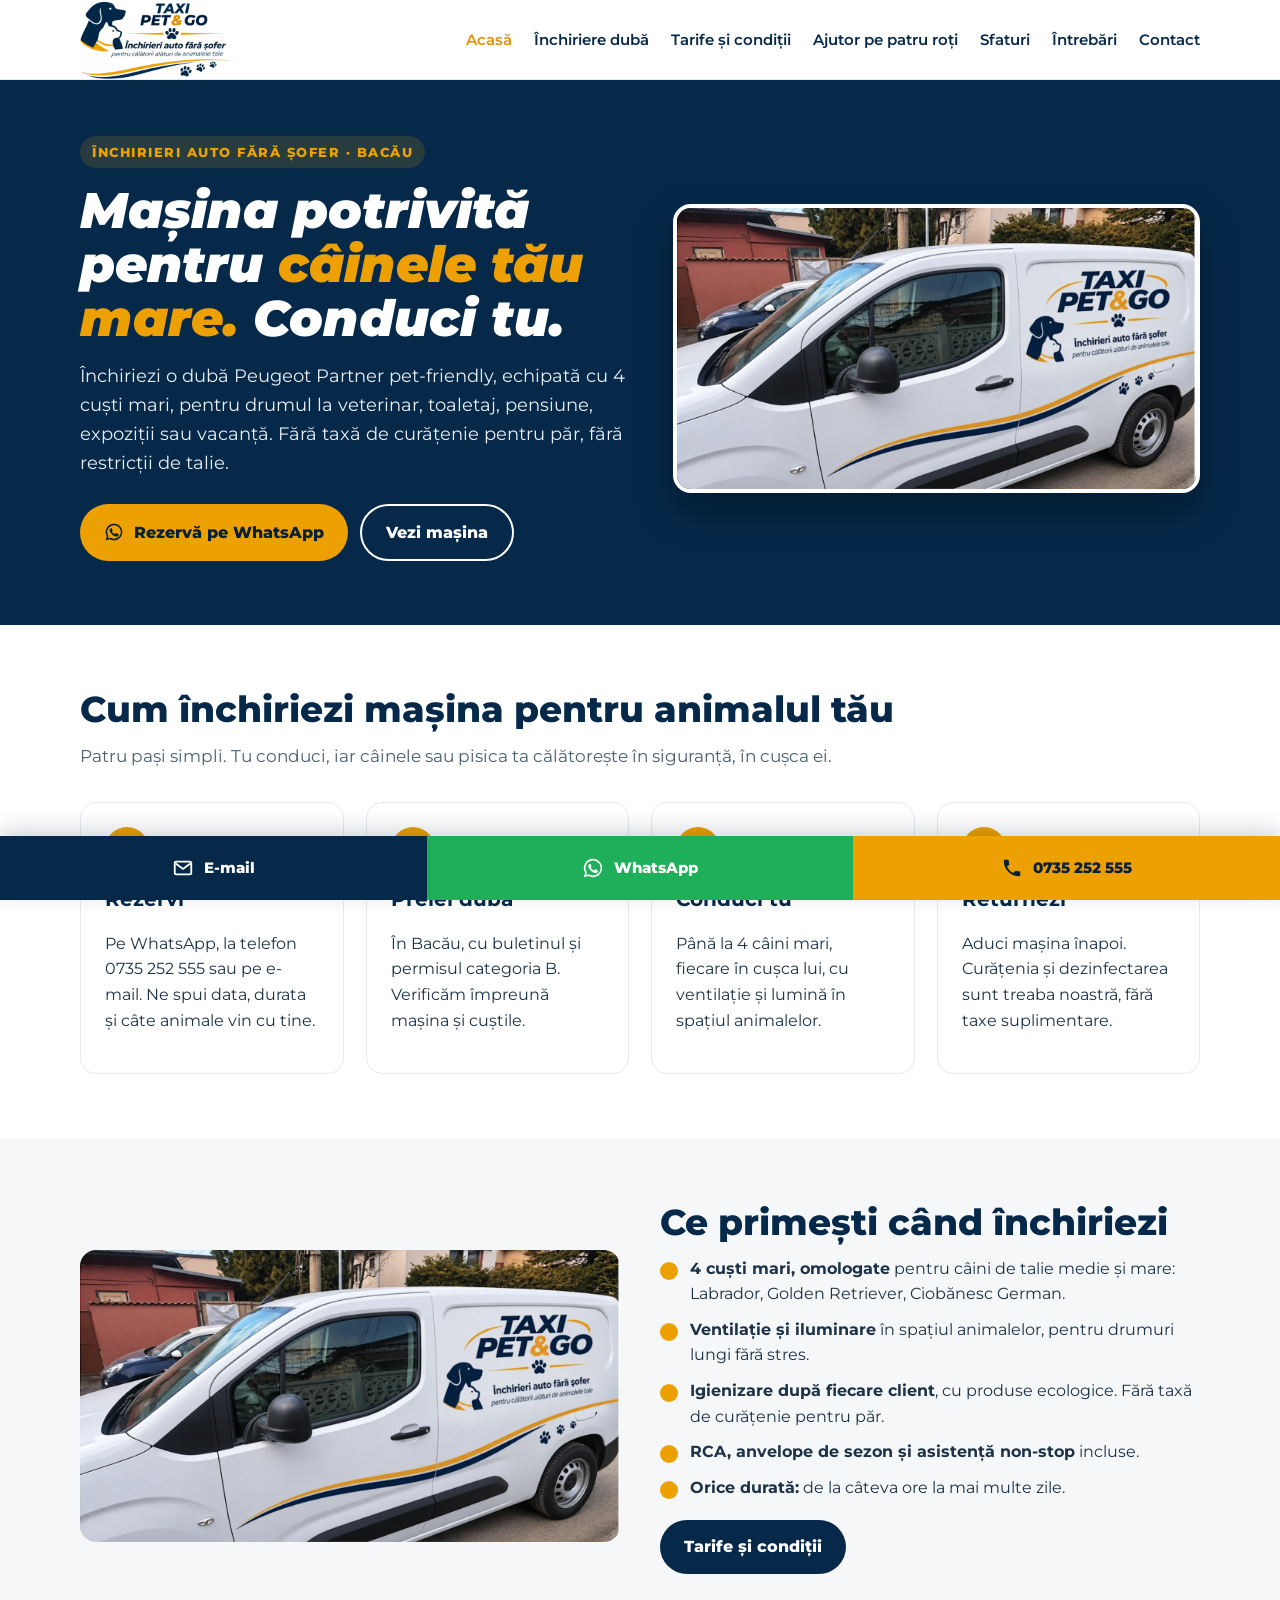
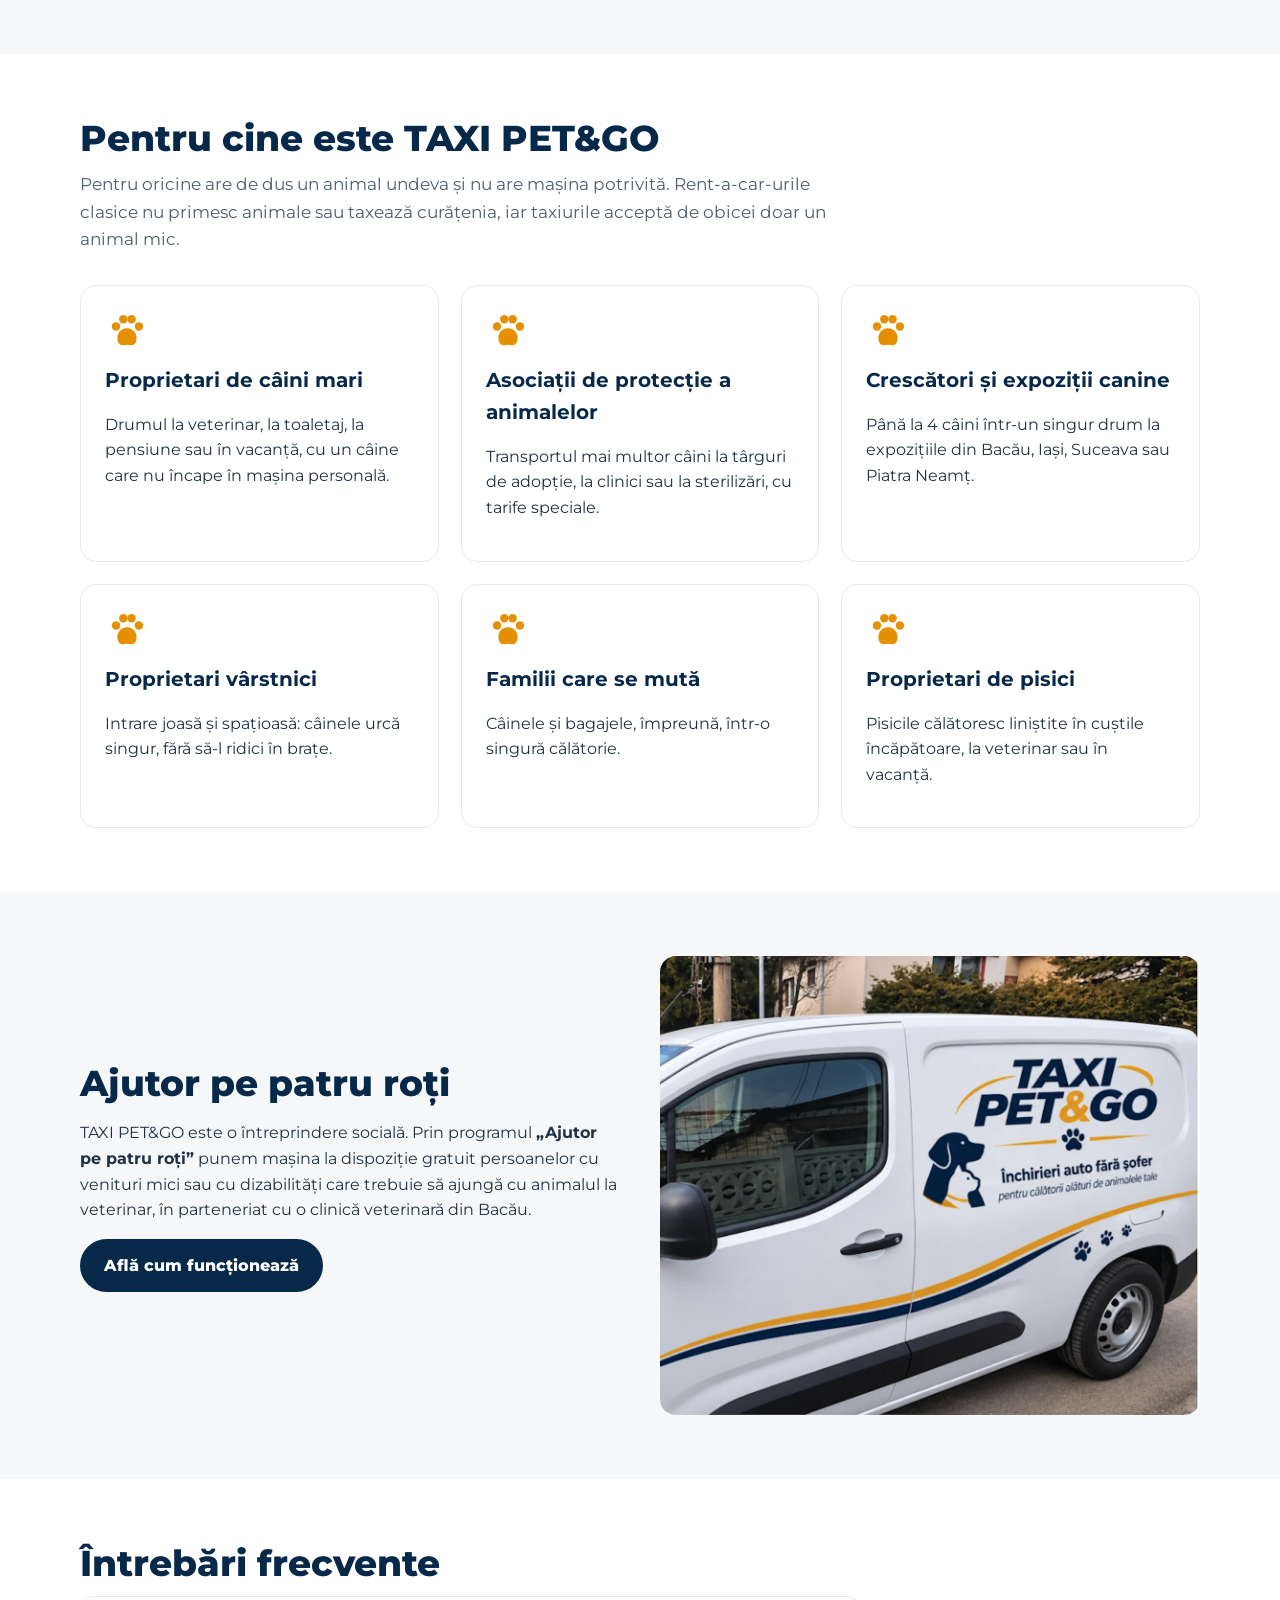
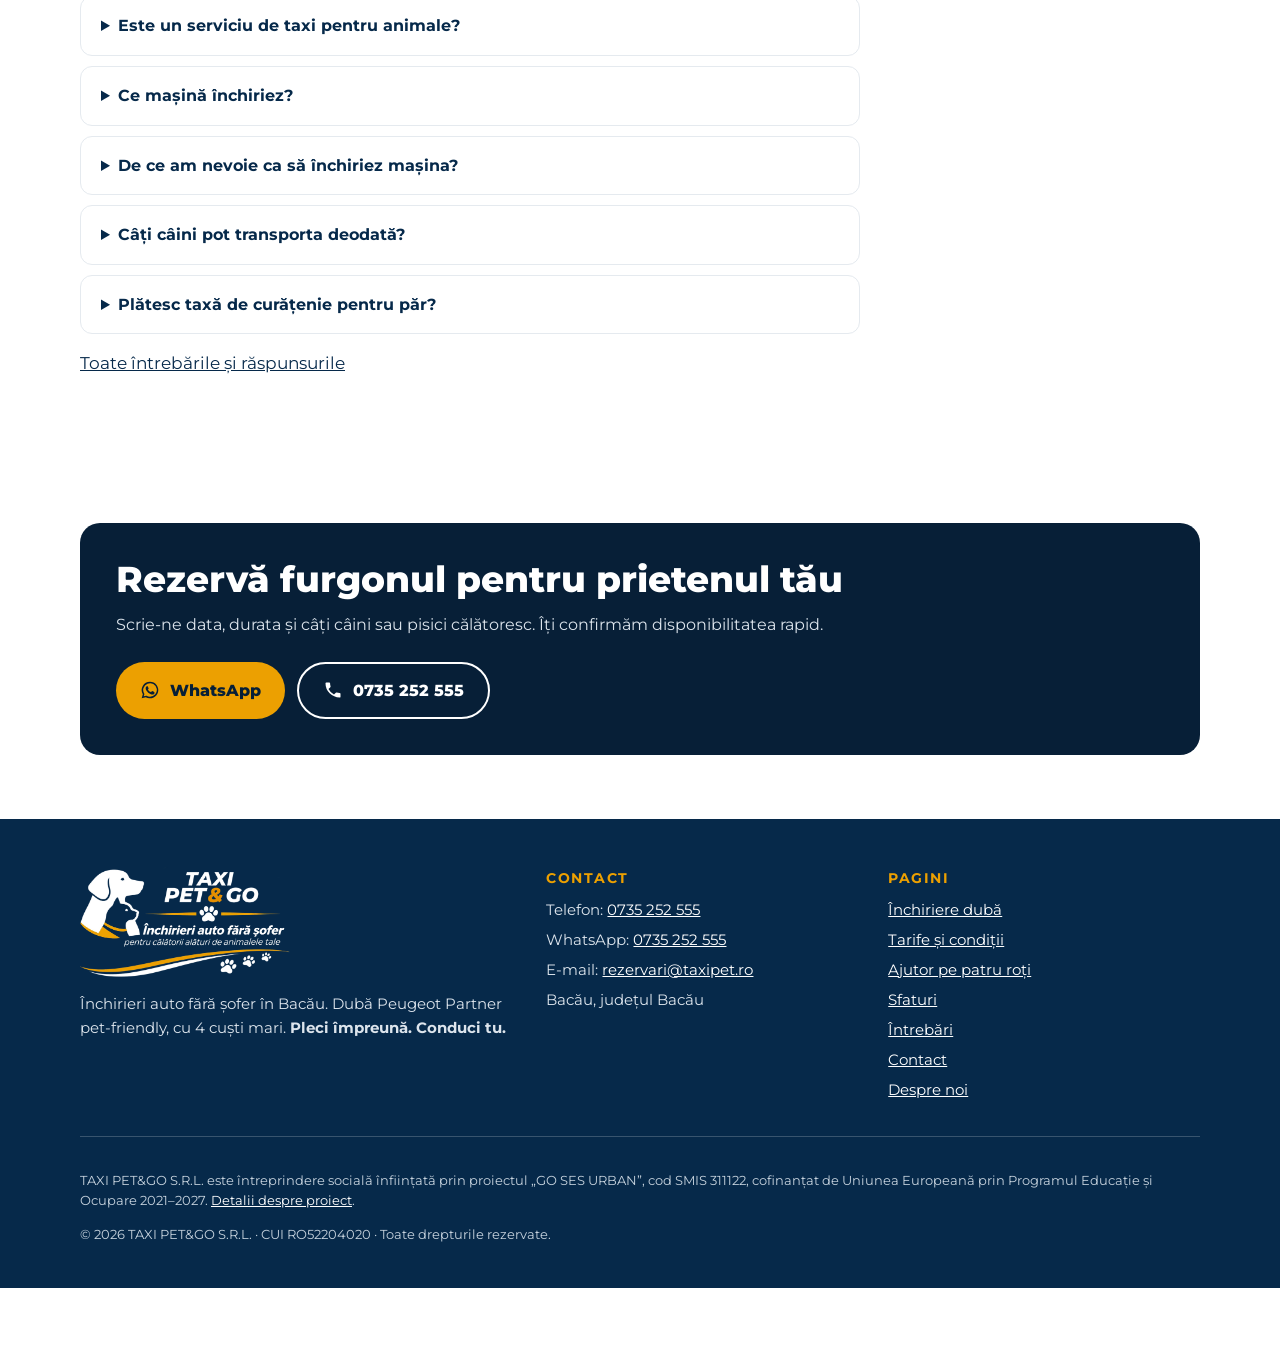
==== index.html @ 7cc45ecf "Poze duba colantata cu nume noi" ====
<!doctype html>
<html lang="ro">
<head>
<meta charset="utf-8">
<meta name="viewport" content="width=device-width,initial-scale=1">
<title>Închiriere dubă pet-friendly fără șofer Bacău | TAXI PET&amp;GO</title>
<meta name="description" content="Închiriezi o dubă Peugeot Partner cu 4 cuști mari pentru câini și pisici, în Bacău. Fără șofer, fără taxă de curățenie pentru păr. Rezervă: 0735 252 555.">
<meta name="keywords" content="închiriere dubă Bacău, închiriere autoutilitară Bacău, închiriere mașină fără șofer Bacău, rent a car pet friendly Bacău, închiriere mașină cu animale de companie, dubă pentru câini, mașină cu cuști pentru câini, transport câini mari cu mașina închiriată, închiriere dubă animale, mașină pentru drumul la veterinar, închiriere Peugeot Partner Bacău, pet friendly Bacău, TAXI PET&amp;GO, taxipet">
<meta name="robots" content="index,follow,max-image-preview:large">
<meta name="author" content="TAXI PET&amp;GO S.R.L.">
<meta name="geo.region" content="RO-BC"><meta name="geo.placename" content="Bacău"><meta name="geo.position" content="46.5670;26.9146"><meta name="ICBM" content="46.5670, 26.9146">
<link rel="canonical" href="https://www.taxipet.ro/">
<meta property="og:type" content="website"><meta property="og:locale" content="ro_RO"><meta property="og:site_name" content="TAXI PET&amp;GO">
<meta property="og:title" content="Închiriere dubă pet-friendly fără șofer Bacău | TAXI PET&amp;GO"><meta property="og:description" content="Închiriezi o dubă Peugeot Partner cu 4 cuști mari pentru câini și pisici, în Bacău. Fără șofer, fără taxă de curățenie pentru păr. Rezervă: 0735 252 555.">
<meta property="og:url" content="https://www.taxipet.ro/"><meta property="og:image" content="https://www.taxipet.ro/og-taxi-pet-go.jpg"><meta property="og:image:width" content="1200"><meta property="og:image:height" content="630">
<meta name="twitter:card" content="summary_large_image">
<meta name="theme-color" content="#06294A">
<link rel="icon" type="image/png" sizes="32x32" href="/favicon-32.png"><link rel="apple-touch-icon" href="/apple-touch-icon.png"><link rel="manifest" href="/site.webmanifest">
<link rel="preconnect" href="https://fonts.googleapis.com"><link rel="preconnect" href="https://fonts.gstatic.com" crossorigin>
<link href="https://fonts.googleapis.com/css2?family=Montserrat:ital,wght@0,400;0,600;0,700;0,800;0,900;1,800;1,900&amp;display=swap" rel="stylesheet">
<link rel="stylesheet" href="/style.css">
<script type="application/ld+json">{"@context": "https://schema.org", "@type": "AutoRental", "@id": "https://www.taxipet.ro/#firma", "name": "TAXI PET&GO", "legalName": "TAXI PET&GO S.R.L.", "url": "https://www.taxipet.ro/", "logo": "https://www.taxipet.ro/taxi-pet-go-logo-inchirieri-auto-fara-sofer.webp", "image": ["https://www.taxipet.ro/inchiriere-duba-pet-friendly-bacau-peugeot-partner.webp", "https://www.taxipet.ro/og-taxi-pet-go.jpg"], "description": "Închirieri auto fără șofer în Bacău: dubă Peugeot Partner pet-friendly, echipată cu 4 cuști mari pentru transportul câinilor și pisicilor. Tu conduci, animalul călătorește în siguranță.", "slogan": "Pleci împreună. Conduci tu.", "telephone": "+40735252555", "email": "rezervari@taxipet.ro", "address": {"@type": "PostalAddress", "addressLocality": "Bacău", "addressRegion": "Bacău", "postalCode": "600311", "addressCountry": "RO"}, "geo": {"@type": "GeoCoordinates", "latitude": 46.567, "longitude": 26.9146}, "areaServed": [{"@type": "City", "name": "Bacău"}, {"@type": "City", "name": "Onești"}, {"@type": "City", "name": "Moinești"}, {"@type": "City", "name": "Comănești"}, {"@type": "City", "name": "Buhuși"}, {"@type": "City", "name": "Roman"}, {"@type": "City", "name": "Piatra Neamț"}], "openingHoursSpecification": [{"@type": "OpeningHoursSpecification", "dayOfWeek": ["Monday", "Tuesday", "Wednesday", "Thursday", "Friday", "Saturday", "Sunday"], "opens": "00:00", "closes": "23:59"}], "contactPoint": [{"@type": "ContactPoint", "telephone": "+40735252555", "email": "rezervari@taxipet.ro", "contactType": "reservations", "areaServed": "RO", "availableLanguage": ["ro"]}], "knowsAbout": ["închiriere auto fără șofer", "transportul animalelor de companie", "mașini pet-friendly"], "makesOffer": {"@type": "Offer", "itemOffered": {"@type": "Service", "name": "Închiriere dubă pet-friendly fără șofer", "serviceType": "Închiriere autoutilitară cu cuști pentru animale"}, "areaServed": "Bacău"}}</script>
<script type="application/ld+json">{"@context": "https://schema.org", "@type": "FAQPage", "mainEntity": [{"@type": "Question", "name": "Este un serviciu de taxi pentru animale?", "acceptedAnswer": {"@type": "Answer", "text": "Nu. TAXI PET&GO oferă închiriere auto fără șofer. Închiriezi duba Peugeot Partner echipată pentru animale și conduci tu, iar câinele sau pisica ta călătorește în siguranță, în cușca ei."}}, {"@type": "Question", "name": "Ce mașină închiriez?", "acceptedAnswer": {"@type": "Answer", "text": "O autoutilitară Peugeot Partner, nouă, echipată cu 4 cuști mari pentru câini de talie medie și mare, ventilație și iluminare în spațiul animalelor."}}, {"@type": "Question", "name": "De ce am nevoie ca să închiriez mașina?", "acceptedAnswer": {"@type": "Answer", "text": "Carte de identitate și permis de conducere categoria B valabil. La preluare semnăm contractul de închiriere și verificăm împreună starea mașinii. Se lasă o garanție, restituită la returnare dacă nu există daune."}}, {"@type": "Question", "name": "Câți câini pot transporta deodată?", "acceptedAnswer": {"@type": "Answer", "text": "Până la 4 câini de talie medie sau mare, fiecare în cușca lui. Pentru câini mici sau pisici, cuștile oferă spațiu din belșug."}}, {"@type": "Question", "name": "Plătesc taxă de curățenie pentru păr?", "acceptedAnswer": {"@type": "Answer", "text": "Nu. Curățenia și dezinfectarea mașinii și a cuștilor după fiecare închiriere sunt incluse în preț."}}]}</script>
</head>
<body>
<a class="skip" href="#continut">Sari la conținut</a>
<header class="top"><div class="wrap nav">
<a class="logo" href="/" aria-label="TAXI PET&amp;GO – pagina principală"><img src="/taxi-pet-go-logo-inchirieri-auto-fara-sofer.webp" width="900" height="472" alt="TAXI PET&amp;GO – logo închirieri auto fără șofer pentru călătorii cu animale"></a>
<button class="menu-btn" type="button" aria-expanded="false" aria-controls="meniu" onclick="var m=document.getElementById('meniu');var o=m.classList.toggle('open');this.setAttribute('aria-expanded',o)">Meniu</button>
<nav aria-label="Meniu principal"><ul id="meniu"><li><a href="/" aria-current=page>Acasă</a></li><li><a href="/inchiriere-duba-animale-bacau">Închiriere dubă</a></li><li><a href="/tarife-si-conditii">Tarife și condiții</a></li><li><a href="/ajutor-pe-patru-roti">Ajutor pe patru roți</a></li><li><a href="/blog">Sfaturi</a></li><li><a href="/intrebari-frecvente">Întrebări</a></li><li><a href="/contact">Contact</a></li></ul></nav>
</div></header>

<main id="continut">

<section class="hero"><div class="wrap">
<div>
<div class="tag">Închirieri auto fără șofer · Bacău</div>
<h1>Mașina potrivită pentru <span>câinele tău mare.</span> Conduci tu.</h1>
<p class="lead">Închiriezi o dubă Peugeot Partner pet-friendly, echipată cu 4 cuști mari, pentru drumul la veterinar, toaletaj, pensiune, expoziții sau vacanță. Fără taxă de curățenie pentru păr, fără restricții de talie.</p>
<div class="btns"><a class="btn btn-gold" href="https://wa.me/40735252555?text=Bun%C4%83%20ziua%2C%20a%C8%99%20dori%20s%C4%83%20rezerv%20ma%C8%99ina%20TAXI%20PET%26GO%20pentru%20data%20de%20..." rel="noopener"><svg viewBox="0 0 24 24" aria-hidden="true"><path fill="currentColor" d="M12 2a10 10 0 0 0-8.6 15.1L2 22l5-1.3A10 10 0 1 0 12 2zm0 18.2a8.2 8.2 0 0 1-4.2-1.2l-.3-.2-3 .8.8-2.9-.2-.3A8.2 8.2 0 1 1 12 20.2zm4.5-6.1c-.2-.1-1.5-.7-1.7-.8-.2-.1-.4-.1-.6.1l-.8 1c-.1.2-.3.2-.5.1a6.7 6.7 0 0 1-3.3-2.9c-.3-.4.3-.4.7-1.4.1-.2 0-.3 0-.4l-.8-1.8c-.2-.5-.4-.4-.6-.4h-.5a1 1 0 0 0-.7.3 3 3 0 0 0-.9 2.2 5.2 5.2 0 0 0 1.1 2.7 11.8 11.8 0 0 0 4.5 4c1.7.7 2.3.8 3.2.6.5-.1 1.5-.6 1.7-1.2.2-.6.2-1.1.2-1.2-.1-.1-.2-.2-.5-.3z"/></svg> Rezervă pe WhatsApp</a><a class="btn btn-line" href="/inchiriere-duba-animale-bacau">Vezi mașina</a></div>
</div>
<div class="photo"><img src="/inchiriere-duba-pet-friendly-bacau-peugeot-partner.webp" width="1400" height="758" alt="Dubă Peugeot Partner albă TAXI PET&amp;GO pentru închiriere fără șofer cu animale de companie în Bacău" fetchpriority="high"></div>
</div></section>

<section class="block"><div class="wrap">
<h2>Cum închiriezi mașina pentru animalul tău</h2>
<p class="intro">Patru pași simpli. Tu conduci, iar câinele sau pisica ta călătorește în siguranță, în cușca ei.</p>
<div class="grid g4">
<div class="card step"><div class="n">1</div><h3>Rezervi</h3><p>Pe WhatsApp, la telefon 0735 252 555 sau pe e-mail. Ne spui data, durata și câte animale vin cu tine.</p></div>
<div class="card step"><div class="n">2</div><h3>Preiei duba</h3><p>În Bacău, cu buletinul și permisul categoria B. Verificăm împreună mașina și cuștile.</p></div>
<div class="card step"><div class="n">3</div><h3>Conduci tu</h3><p>Până la 4 câini mari, fiecare în cușca lui, cu ventilație și lumină în spațiul animalelor.</p></div>
<div class="card step"><div class="n">4</div><h3>Returnezi</h3><p>Aduci mașina înapoi. Curățenia și dezinfectarea sunt treaba noastră, fără taxe suplimentare.</p></div>
</div></div></section>

<section class="block alt"><div class="wrap split">
<div><img src="/duba-colantata-taxi-pet-go-inchiriere-fara-sofer-bacau.webp" width="1400" height="758" alt="Autoutilitară Peugeot Partner pet-friendly de închiriat fără șofer în Bacău" loading="lazy"></div>
<div><h2>Ce primești când închiriezi</h2>
<ul class="check">
<li><strong>4 cuști mari, omologate</strong> pentru câini de talie medie și mare: Labrador, Golden Retriever, Ciobănesc German.</li>
<li><strong>Ventilație și iluminare</strong> în spațiul animalelor, pentru drumuri lungi fără stres.</li>
<li><strong>Igienizare după fiecare client</strong>, cu produse ecologice. Fără taxă de curățenie pentru păr.</li>
<li><strong>RCA, anvelope de sezon și asistență non-stop</strong> incluse.</li>
<li><strong>Orice durată:</strong> de la câteva ore la mai multe zile.</li>
</ul>
<p style="margin-top:20px"><a class="btn btn-navy" href="/tarife-si-conditii">Tarife și condiții</a></p></div>
</div></section>

<section class="block"><div class="wrap">
<h2>Pentru cine este TAXI PET&amp;GO</h2>
<p class="intro">Pentru oricine are de dus un animal undeva și nu are mașina potrivită. Rent-a-car-urile clasice nu primesc animale sau taxează curățenia, iar taxiurile acceptă de obicei doar un animal mic.</p>
<div class="grid g3">
<div class="card"><div class="ico"><svg viewBox="0 0 24 24" aria-hidden="true"><circle cx="6" cy="9" r="2.3" fill="currentColor"/><circle cx="10" cy="5" r="2.3" fill="currentColor"/><circle cx="14.5" cy="5" r="2.3" fill="currentColor"/><circle cx="18.5" cy="9" r="2.3" fill="currentColor"/><path fill="currentColor" d="M12 10c-4 0-6 4-5 7s3 2 5 2 4 1 5-2-1-7-5-7z"/></svg></div><h3>Proprietari de câini mari</h3><p>Drumul la veterinar, la toaletaj, la pensiune sau în vacanță, cu un câine care nu încape în mașina personală.</p></div>
<div class="card"><div class="ico"><svg viewBox="0 0 24 24" aria-hidden="true"><circle cx="6" cy="9" r="2.3" fill="currentColor"/><circle cx="10" cy="5" r="2.3" fill="currentColor"/><circle cx="14.5" cy="5" r="2.3" fill="currentColor"/><circle cx="18.5" cy="9" r="2.3" fill="currentColor"/><path fill="currentColor" d="M12 10c-4 0-6 4-5 7s3 2 5 2 4 1 5-2-1-7-5-7z"/></svg></div><h3>Asociații de protecție a animalelor</h3><p>Transportul mai multor câini la târguri de adopție, la clinici sau la sterilizări, cu tarife speciale.</p></div>
<div class="card"><div class="ico"><svg viewBox="0 0 24 24" aria-hidden="true"><circle cx="6" cy="9" r="2.3" fill="currentColor"/><circle cx="10" cy="5" r="2.3" fill="currentColor"/><circle cx="14.5" cy="5" r="2.3" fill="currentColor"/><circle cx="18.5" cy="9" r="2.3" fill="currentColor"/><path fill="currentColor" d="M12 10c-4 0-6 4-5 7s3 2 5 2 4 1 5-2-1-7-5-7z"/></svg></div><h3>Crescători și expoziții canine</h3><p>Până la 4 câini într-un singur drum la expozițiile din Bacău, Iași, Suceava sau Piatra Neamț.</p></div>
<div class="card"><div class="ico"><svg viewBox="0 0 24 24" aria-hidden="true"><circle cx="6" cy="9" r="2.3" fill="currentColor"/><circle cx="10" cy="5" r="2.3" fill="currentColor"/><circle cx="14.5" cy="5" r="2.3" fill="currentColor"/><circle cx="18.5" cy="9" r="2.3" fill="currentColor"/><path fill="currentColor" d="M12 10c-4 0-6 4-5 7s3 2 5 2 4 1 5-2-1-7-5-7z"/></svg></div><h3>Proprietari vârstnici</h3><p>Intrare joasă și spațioasă: câinele urcă singur, fără să-l ridici în brațe.</p></div>
<div class="card"><div class="ico"><svg viewBox="0 0 24 24" aria-hidden="true"><circle cx="6" cy="9" r="2.3" fill="currentColor"/><circle cx="10" cy="5" r="2.3" fill="currentColor"/><circle cx="14.5" cy="5" r="2.3" fill="currentColor"/><circle cx="18.5" cy="9" r="2.3" fill="currentColor"/><path fill="currentColor" d="M12 10c-4 0-6 4-5 7s3 2 5 2 4 1 5-2-1-7-5-7z"/></svg></div><h3>Familii care se mută</h3><p>Câinele și bagajele, împreună, într-o singură călătorie.</p></div>
<div class="card"><div class="ico"><svg viewBox="0 0 24 24" aria-hidden="true"><circle cx="6" cy="9" r="2.3" fill="currentColor"/><circle cx="10" cy="5" r="2.3" fill="currentColor"/><circle cx="14.5" cy="5" r="2.3" fill="currentColor"/><circle cx="18.5" cy="9" r="2.3" fill="currentColor"/><path fill="currentColor" d="M12 10c-4 0-6 4-5 7s3 2 5 2 4 1 5-2-1-7-5-7z"/></svg></div><h3>Proprietari de pisici</h3><p>Pisicile călătoresc liniștite în cuștile încăpătoare, la veterinar sau în vacanță.</p></div>
</div></div></section>

<section class="block alt"><div class="wrap split">
<div><h2>Ajutor pe patru roți</h2>
<p>TAXI PET&amp;GO este o întreprindere socială. Prin programul <strong>„Ajutor pe patru roți”</strong> punem mașina la dispoziție gratuit persoanelor cu venituri mici sau cu dizabilități care trebuie să ajungă cu animalul la veterinar, în parteneriat cu o clinică veterinară din Bacău.</p>
<p><a class="btn btn-navy" href="/ajutor-pe-patru-roti">Află cum funcționează</a></p></div>
<div><img src="/duba-colantata-taxi-pet-go-logo-lateral-bacau.webp" width="1128" height="958" alt="Duba TAXI PET&amp;GO pentru programul social Ajutor pe patru roți, Bacău" loading="lazy"></div>
</div></section>

<section class="block"><div class="wrap">
<h2>Întrebări frecvente</h2>
<div class="prose"><details><summary>Este un serviciu de taxi pentru animale?</summary><p>Nu. TAXI PET&amp;GO oferă închiriere auto fără șofer. Închiriezi duba Peugeot Partner echipată pentru animale și conduci tu, iar câinele sau pisica ta călătorește în siguranță, în cușca ei.</p></details><details><summary>Ce mașină închiriez?</summary><p>O autoutilitară Peugeot Partner, nouă, echipată cu 4 cuști mari pentru câini de talie medie și mare, ventilație și iluminare în spațiul animalelor.</p></details><details><summary>De ce am nevoie ca să închiriez mașina?</summary><p>Carte de identitate și permis de conducere categoria B valabil. La preluare semnăm contractul de închiriere și verificăm împreună starea mașinii. Se lasă o garanție, restituită la returnare dacă nu există daune.</p></details><details><summary>Câți câini pot transporta deodată?</summary><p>Până la 4 câini de talie medie sau mare, fiecare în cușca lui. Pentru câini mici sau pisici, cuștile oferă spațiu din belșug.</p></details><details><summary>Plătesc taxă de curățenie pentru păr?</summary><p>Nu. Curățenia și dezinfectarea mașinii și a cuștilor după fiecare închiriere sunt incluse în preț.</p></details><p style="margin-top:16px"><a href="/intrebari-frecvente">Toate întrebările și răspunsurile</a></p></div>
</div></section>
<section class="block"><div class="wrap"><div class="band">
<div><h2>Rezervă furgonul pentru prietenul tău</h2><p style="margin:0;color:#DCE4EC">Scrie-ne data, durata și câți câini sau pisici călătoresc. Îți confirmăm disponibilitatea rapid.</p></div>
<div class="btns"><a class="btn btn-gold" href="https://wa.me/40735252555?text=Bun%C4%83%20ziua%2C%20a%C8%99%20dori%20s%C4%83%20rezerv%20ma%C8%99ina%20TAXI%20PET%26GO%20pentru%20data%20de%20..." rel="noopener"><svg viewBox="0 0 24 24" aria-hidden="true"><path fill="currentColor" d="M12 2a10 10 0 0 0-8.6 15.1L2 22l5-1.3A10 10 0 1 0 12 2zm0 18.2a8.2 8.2 0 0 1-4.2-1.2l-.3-.2-3 .8.8-2.9-.2-.3A8.2 8.2 0 1 1 12 20.2zm4.5-6.1c-.2-.1-1.5-.7-1.7-.8-.2-.1-.4-.1-.6.1l-.8 1c-.1.2-.3.2-.5.1a6.7 6.7 0 0 1-3.3-2.9c-.3-.4.3-.4.7-1.4.1-.2 0-.3 0-.4l-.8-1.8c-.2-.5-.4-.4-.6-.4h-.5a1 1 0 0 0-.7.3 3 3 0 0 0-.9 2.2 5.2 5.2 0 0 0 1.1 2.7 11.8 11.8 0 0 0 4.5 4c1.7.7 2.3.8 3.2.6.5-.1 1.5-.6 1.7-1.2.2-.6.2-1.1.2-1.2-.1-.1-.2-.2-.5-.3z"/></svg> WhatsApp</a><a class="btn btn-line" href="tel:+40735252555"><svg viewBox="0 0 24 24" aria-hidden="true"><path fill="currentColor" d="M6.6 10.8a15.1 15.1 0 0 0 6.6 6.6l2.2-2.2a1 1 0 0 1 1-.25 11.4 11.4 0 0 0 3.6.57 1 1 0 0 1 1 1V20a1 1 0 0 1-1 1A17 17 0 0 1 3 4a1 1 0 0 1 1-1h3.5a1 1 0 0 1 1 1c0 1.25.2 2.45.57 3.57a1 1 0 0 1-.25 1z"/></svg> 0735 252 555</a></div>
</div></div></section>
</main>
<footer class="site"><div class="wrap">
<div class="cols">
<div><img src="/taxi-pet-go-logo-alb.webp" width="700" height="367" alt="TAXI PET&amp;GO logo alb" style="width:210px;margin-bottom:14px" loading="lazy">
<p>Închirieri auto fără șofer în Bacău. Dubă Peugeot Partner pet-friendly, cu 4 cuști mari. <strong>Pleci împreună. Conduci tu.</strong></p></div>
<div><h3>Contact</h3><ul>
<li>Telefon: <a href="tel:+40735252555">0735 252 555</a></li>
<li>WhatsApp: <a href="https://wa.me/40735252555?text=Bun%C4%83%20ziua%2C%20a%C8%99%20dori%20s%C4%83%20rezerv%20ma%C8%99ina%20TAXI%20PET%26GO%20pentru%20data%20de%20..." rel="noopener">0735 252 555</a></li>
<li>E-mail: <a href="mailto:rezervari@taxipet.ro">rezervari@taxipet.ro</a></li>
<li>Bacău, județul Bacău</li></ul></div>
<div><h3>Pagini</h3><ul><li><a href="/inchiriere-duba-animale-bacau">Închiriere dubă</a></li><li><a href="/tarife-si-conditii">Tarife și condiții</a></li><li><a href="/ajutor-pe-patru-roti">Ajutor pe patru roți</a></li><li><a href="/blog">Sfaturi</a></li><li><a href="/intrebari-frecvente">Întrebări</a></li><li><a href="/contact">Contact</a></li><li><a href="/despre-noi">Despre noi</a></li></ul></div>
</div>
<div class="eu"><p>TAXI PET&amp;GO S.R.L. este întreprindere socială înființată prin proiectul „GO SES URBAN”, cod SMIS 311122, cofinanțat de Uniunea Europeană prin Programul Educație și Ocupare 2021–2027. <a href="/despre-noi#proiect">Detalii despre proiect</a>.</p>
<p>© 2026 TAXI PET&amp;GO S.R.L. · CUI RO52204020 · Toate drepturile rezervate.</p></div>
</div></footer>
<div class="contact-bar" role="navigation" aria-label="Contact rapid">
<a class="cb-mail" href="mailto:rezervari@taxipet.ro?subject=Rezervare%20TAXI%20PET%26GO"><svg viewBox="0 0 24 24" aria-hidden="true"><path d="M3 6.5A1.5 1.5 0 0 1 4.5 5h15A1.5 1.5 0 0 1 21 6.5v11a1.5 1.5 0 0 1-1.5 1.5h-15A1.5 1.5 0 0 1 3 17.5z" fill="none" stroke="currentColor" stroke-width="2"/><path d="m4 7 8 6 8-6" fill="none" stroke="currentColor" stroke-width="2"/></svg><span>E-mail</span></a>
<a class="cb-wa" href="https://wa.me/40735252555?text=Bun%C4%83%20ziua%2C%20a%C8%99%20dori%20s%C4%83%20rezerv%20ma%C8%99ina%20TAXI%20PET%26GO%20pentru%20data%20de%20..." rel="noopener"><svg viewBox="0 0 24 24" aria-hidden="true"><path fill="currentColor" d="M12 2a10 10 0 0 0-8.6 15.1L2 22l5-1.3A10 10 0 1 0 12 2zm0 18.2a8.2 8.2 0 0 1-4.2-1.2l-.3-.2-3 .8.8-2.9-.2-.3A8.2 8.2 0 1 1 12 20.2zm4.5-6.1c-.2-.1-1.5-.7-1.7-.8-.2-.1-.4-.1-.6.1l-.8 1c-.1.2-.3.2-.5.1a6.7 6.7 0 0 1-3.3-2.9c-.3-.4.3-.4.7-1.4.1-.2 0-.3 0-.4l-.8-1.8c-.2-.5-.4-.4-.6-.4h-.5a1 1 0 0 0-.7.3 3 3 0 0 0-.9 2.2 5.2 5.2 0 0 0 1.1 2.7 11.8 11.8 0 0 0 4.5 4c1.7.7 2.3.8 3.2.6.5-.1 1.5-.6 1.7-1.2.2-.6.2-1.1.2-1.2-.1-.1-.2-.2-.5-.3z"/></svg><span>WhatsApp</span></a>
<a class="cb-tel" href="tel:+40735252555"><svg viewBox="0 0 24 24" aria-hidden="true"><path fill="currentColor" d="M6.6 10.8a15.1 15.1 0 0 0 6.6 6.6l2.2-2.2a1 1 0 0 1 1-.25 11.4 11.4 0 0 0 3.6.57 1 1 0 0 1 1 1V20a1 1 0 0 1-1 1A17 17 0 0 1 3 4a1 1 0 0 1 1-1h3.5a1 1 0 0 1 1 1c0 1.25.2 2.45.57 3.57a1 1 0 0 1-.25 1z"/></svg><span>0735 252 555</span></a>
</div>
</body>
</html>
---- style.css ----
:root{--navy:#06294A;--deep:#071F37;--gold:#ECA001;--amber:#E68F00;--light:#F5F7F8;--text:#1D3247;--muted:#4A5E72}
*{box-sizing:border-box}html{scroll-behavior:smooth}
body{margin:0;font-family:Montserrat,system-ui,-apple-system,Segoe UI,Arial,sans-serif;color:var(--text);line-height:1.6;background:#fff;padding-bottom:76px}
img{max-width:100%;height:auto;display:block}
a{color:var(--navy)}a:hover{color:var(--amber)}
.wrap{max-width:1160px;margin:0 auto;padding:0 20px}
.skip{position:absolute;left:-999px}.skip:focus{left:10px;top:10px;background:#fff;padding:8px;z-index:99}
header.top{background:#fff;border-bottom:1px solid #E5EAEF;position:sticky;top:0;z-index:40}
.nav{display:flex;align-items:center;justify-content:space-between;gap:16px;min-height:72px}
.nav .logo img{width:150px}
.nav ul{list-style:none;display:flex;gap:22px;margin:0;padding:0;flex-wrap:wrap}
.nav ul a{text-decoration:none;font-weight:600;font-size:15px;color:var(--navy)}
.nav ul a[aria-current=page]{color:var(--amber)}
.menu-btn{display:none;background:none;border:2px solid var(--navy);border-radius:8px;padding:8px 12px;font:inherit;font-weight:700;color:var(--navy)}
@media(max-width:860px){.menu-btn{display:block}.nav ul{display:none;position:absolute;left:0;right:0;top:72px;background:#fff;flex-direction:column;padding:16px 20px;border-bottom:1px solid #E5EAEF}.nav ul.open{display:flex}}
.hero{background:var(--navy);color:#fff;position:relative;overflow:hidden}
.hero .wrap{display:grid;grid-template-columns:1.05fr 1fr;gap:40px;align-items:center;padding-top:56px;padding-bottom:64px}
@media(max-width:860px){.hero .wrap{grid-template-columns:1fr;padding-top:32px}}
.hero h1{font-size:clamp(30px,4.6vw,50px);line-height:1.08;margin:0 0 16px;font-weight:900;font-style:italic}
.hero h1 span{color:var(--gold)}
.hero p.lead{font-size:18px;max-width:560px;margin:0 0 26px;color:#E8EEF4}
.hero .photo{border-radius:18px;overflow:hidden;box-shadow:0 18px 40px rgba(0,0,0,.35);border:4px solid #fff}
.tag{display:inline-block;background:rgba(236,160,1,.15);color:var(--gold);font-weight:800;font-size:13px;letter-spacing:1.5px;text-transform:uppercase;padding:6px 12px;border-radius:999px;margin-bottom:16px}
.btn{display:inline-flex;align-items:center;gap:10px;font-weight:800;text-decoration:none;border-radius:999px;padding:14px 24px;font-size:16px;min-height:48px}
.btn svg{width:20px;height:20px}
.btn-gold{background:var(--gold);color:var(--deep)}.btn-gold:hover{background:#fff;color:var(--deep)}
.btn-line{border:2px solid #fff;color:#fff}.btn-line:hover{background:#fff;color:var(--navy)}
.btn-navy{background:var(--navy);color:#fff}.btn-navy:hover{background:var(--amber);color:#fff}
.btns{display:flex;gap:12px;flex-wrap:wrap}
section.block{padding:64px 0}section.alt{background:var(--light)}
h2{font-size:clamp(26px,3vw,36px);line-height:1.15;margin:0 0 12px;color:var(--navy);font-weight:800}
h3{font-size:20px;margin:0 0 8px;color:var(--navy)}
.intro{max-width:760px;color:var(--muted);font-size:17px;margin:0 0 32px}
.grid{display:grid;gap:22px}.g4{grid-template-columns:repeat(4,minmax(0,1fr))}.g3{grid-template-columns:repeat(3,minmax(0,1fr))}.g2{grid-template-columns:repeat(2,minmax(0,1fr))}
@media(max-width:960px){.g4{grid-template-columns:repeat(2,minmax(0,1fr))}.g3{grid-template-columns:1fr}}
@media(max-width:640px){.g4,.g2{grid-template-columns:1fr}}
.card{background:#fff;border-radius:16px;padding:24px;border:1px solid #E5EAEF}
section.alt .card{border:none}
.step .n{width:44px;height:44px;border-radius:22px;background:var(--gold);color:var(--deep);font-weight:900;font-size:20px;display:flex;align-items:center;justify-content:center;margin-bottom:12px}
.ico{width:44px;height:44px;color:var(--amber);margin-bottom:10px}
.split{display:grid;grid-template-columns:1fr 1fr;gap:40px;align-items:center}@media(max-width:860px){.split{grid-template-columns:1fr}}
.split img{border-radius:16px}
ul.check{list-style:none;padding:0;margin:0}ul.check li{padding-left:30px;position:relative;margin:10px 0}
ul.check li:before{content:"";position:absolute;left:0;top:6px;width:18px;height:18px;border-radius:9px;background:var(--gold)}
.band{background:var(--deep);color:#fff;border-radius:20px;padding:36px;display:flex;justify-content:space-between;gap:24px;align-items:center;flex-wrap:wrap}
.band h2{color:#fff}
details{background:#fff;border-radius:12px;padding:16px 20px;margin:10px 0;border:1px solid #E5EAEF}
summary{font-weight:700;cursor:pointer;color:var(--navy)}
.crumbs{font-size:13px;color:var(--muted);padding:18px 0 0}.crumbs a{color:var(--muted)}
.page-h{background:var(--light);padding:40px 0 36px}.page-h h1{font-size:clamp(28px,4vw,42px);margin:6px 0 10px;color:var(--navy);line-height:1.15}
.prose{max-width:780px}.prose p,.prose li{font-size:17px}.prose h2{margin-top:36px}
.note{font-size:14px;color:var(--muted)}
footer.site{background:var(--navy);color:#DCE4EC;padding:48px 0 30px;font-size:15px}
footer.site a{color:#fff}footer.site h3{color:var(--gold);font-size:14px;letter-spacing:1.5px;text-transform:uppercase}
footer.site .cols{display:grid;grid-template-columns:1.4fr 1fr 1fr;gap:30px}@media(max-width:860px){footer.site .cols{grid-template-columns:1fr}}
footer.site ul{list-style:none;padding:0;margin:0}footer.site li{margin:6px 0}
.eu{margin-top:28px;padding-top:20px;border-top:1px solid rgba(255,255,255,.2);font-size:13px;color:#C7D3DE}
.contact-bar{position:fixed;left:0;right:0;bottom:0;z-index:50;background:#fff;box-shadow:0 -6px 20px rgba(7,31,55,.18);display:grid;grid-template-columns:repeat(3,1fr)}
.contact-bar a{display:flex;align-items:center;justify-content:center;gap:10px;min-height:64px;text-decoration:none;font-weight:800;font-size:15px}
.contact-bar svg{width:22px;height:22px}
.cb-mail{background:var(--navy);color:#fff}.cb-wa{background:#1FAF5A;color:#fff}.cb-tel{background:var(--gold);color:var(--deep)}
.contact-bar a:hover{filter:brightness(1.08);color:inherit}
.cb-mail:hover,.cb-wa:hover{color:#fff}
@media(max-width:520px){.contact-bar a span{font-size:13px}}
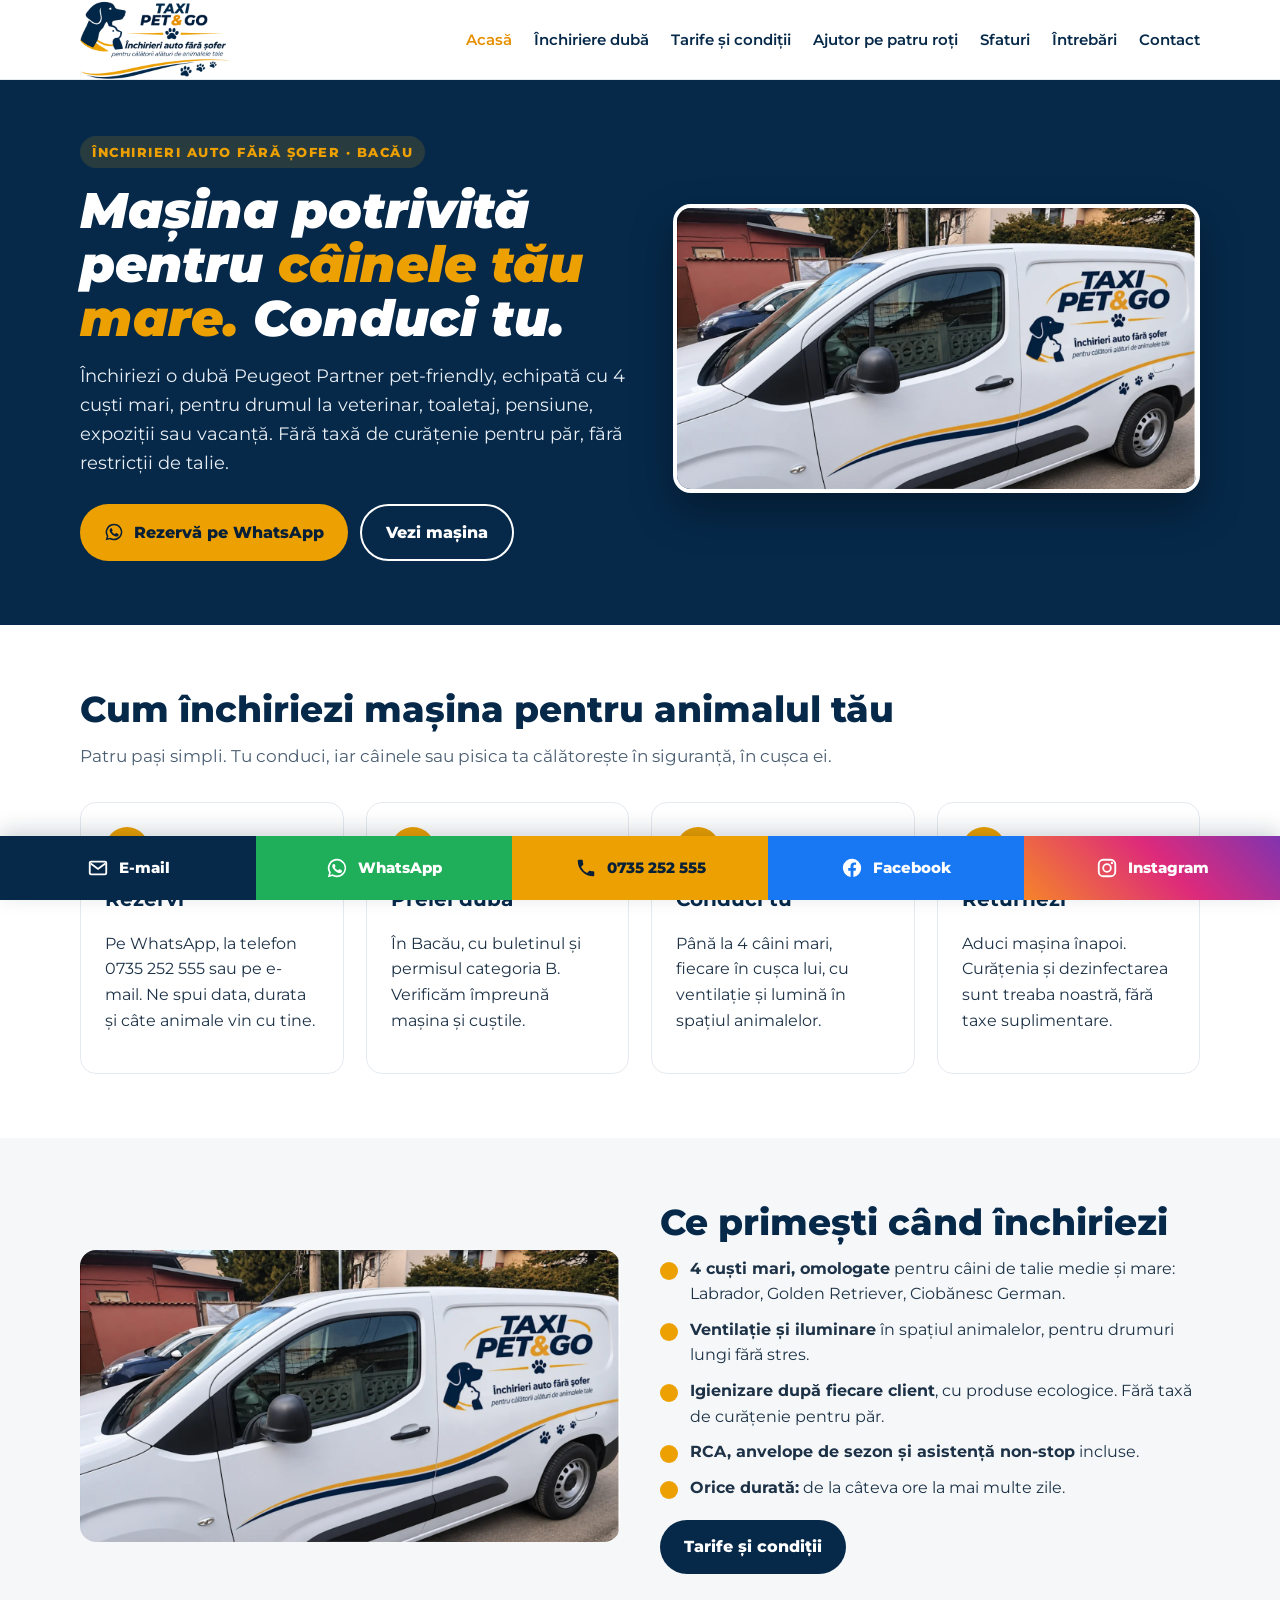
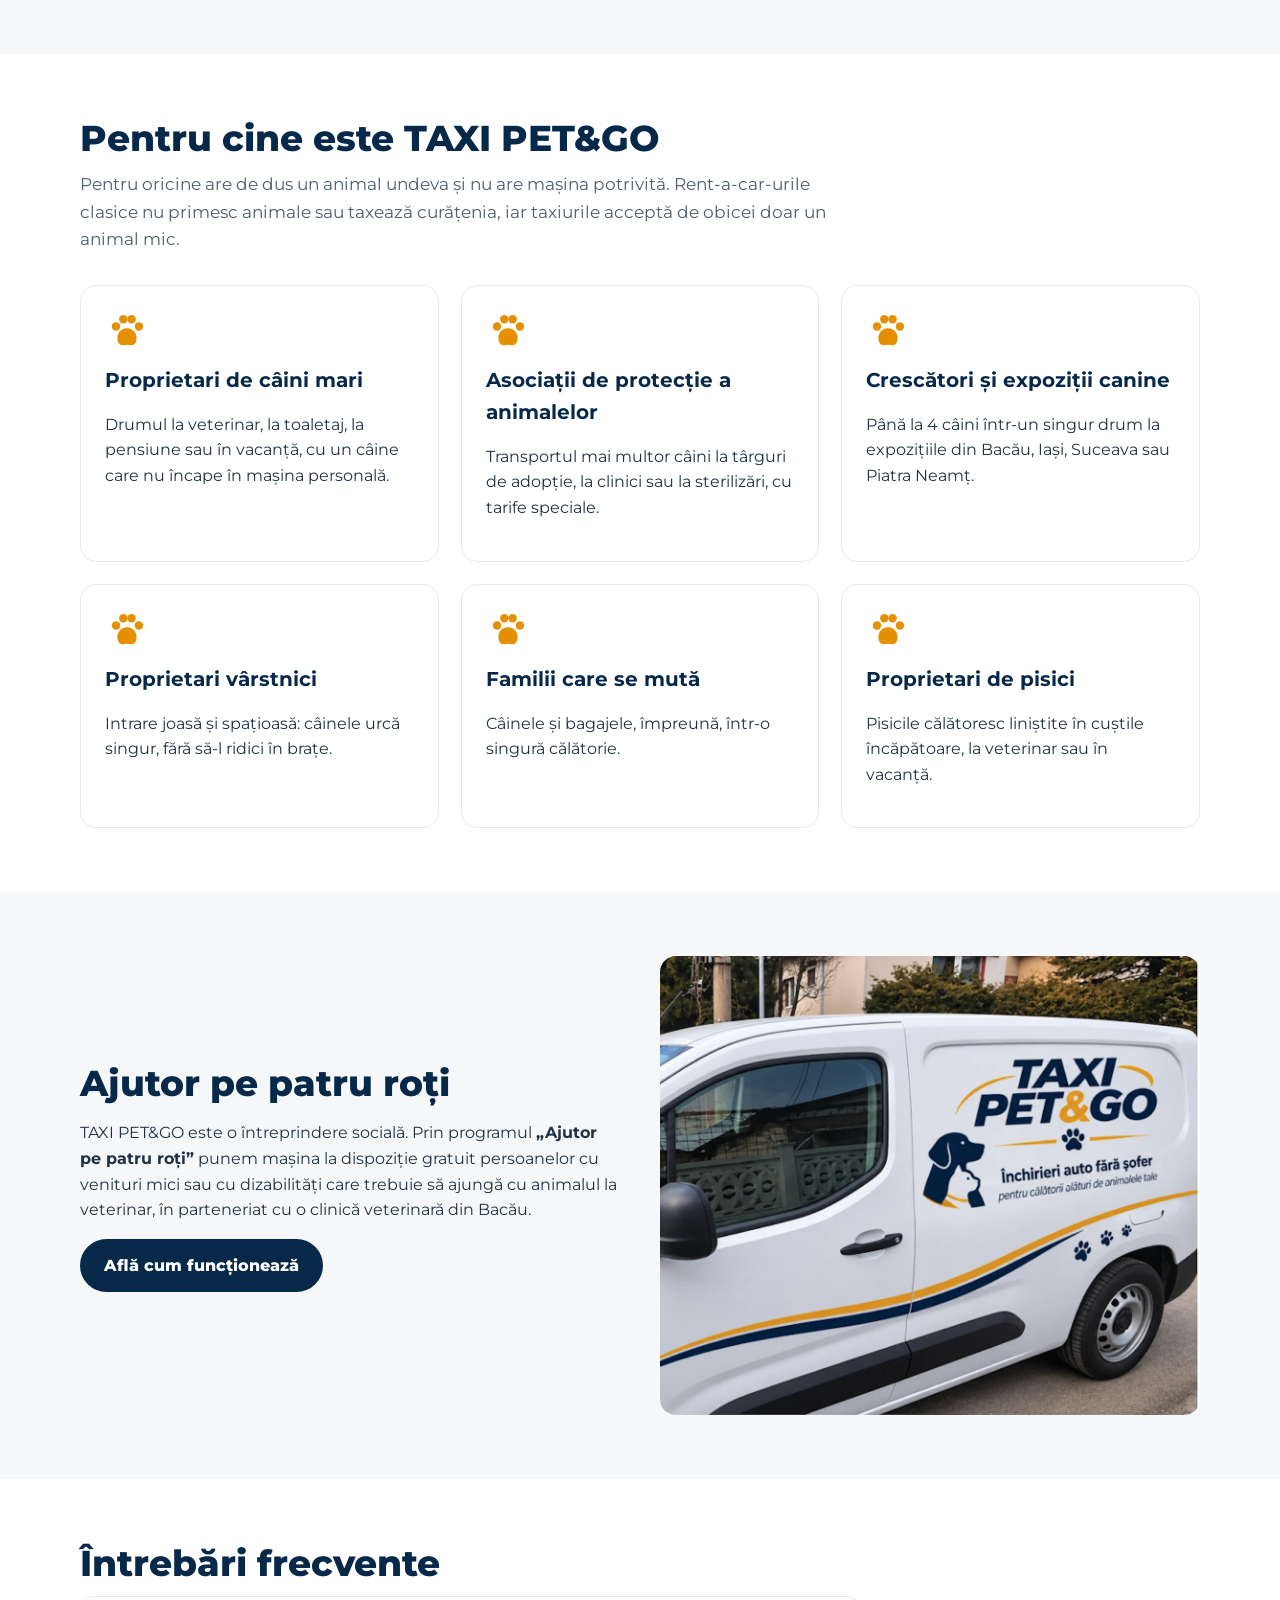
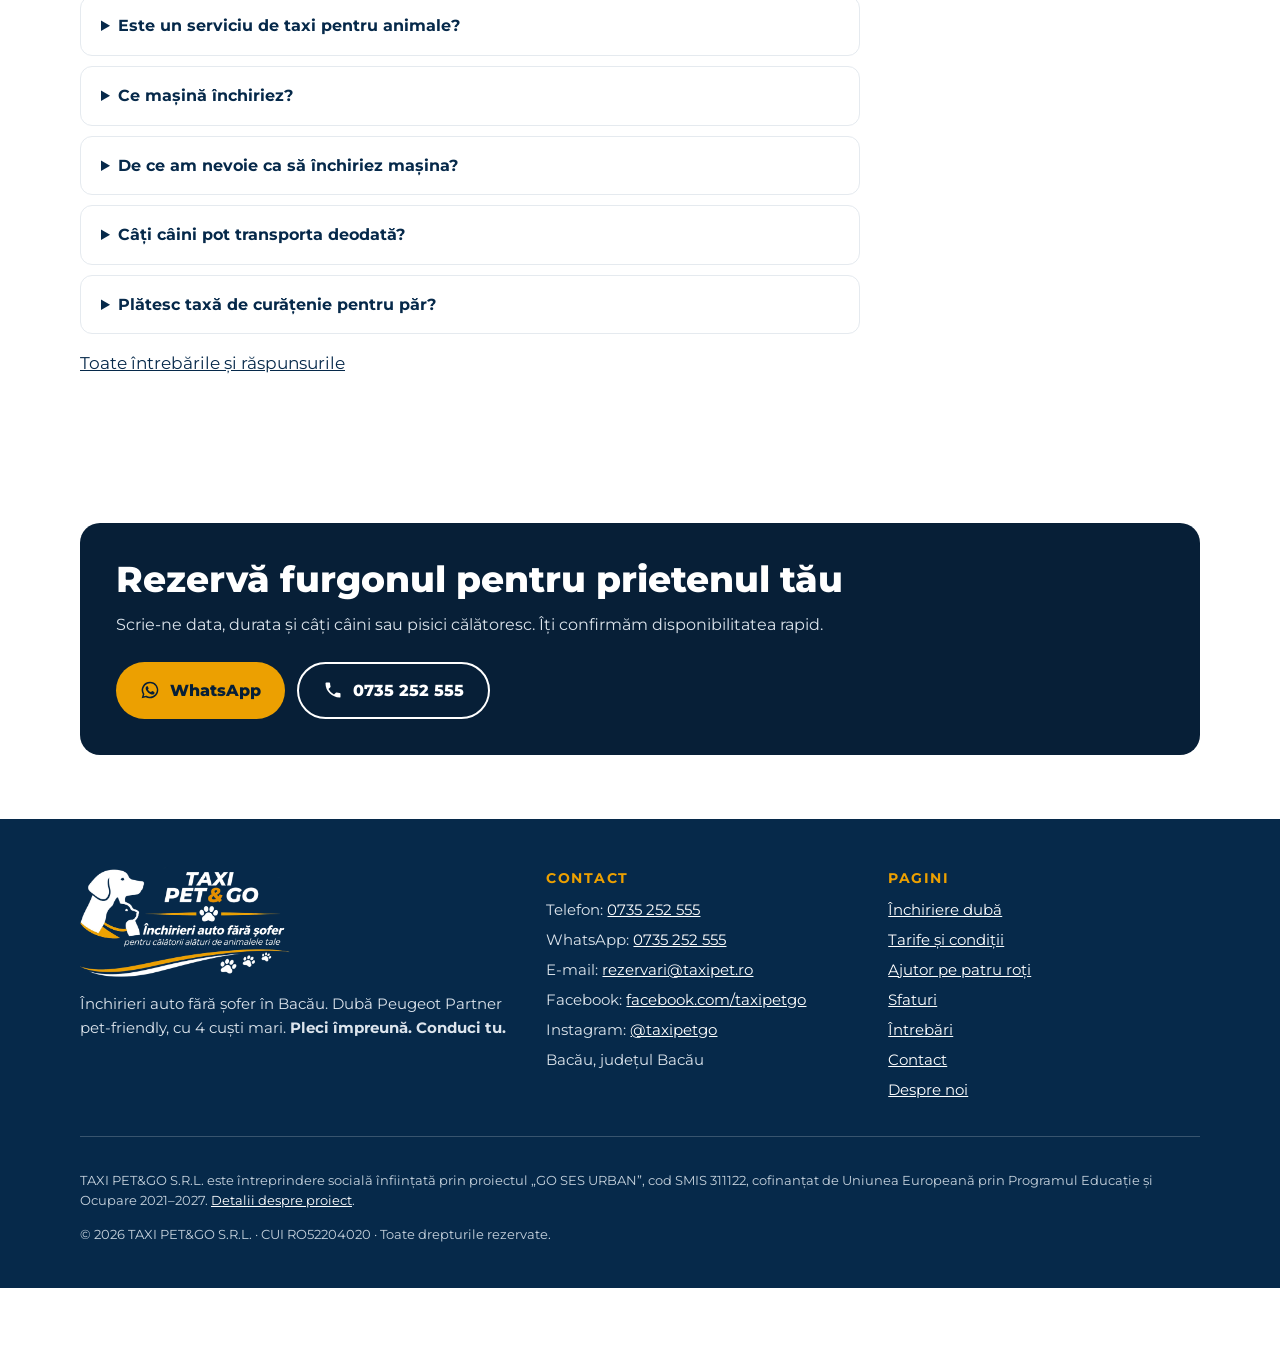
==== commit 493ad76f: "Adaugă Facebook și Instagram în bara de contact, subsol, pagina Contact și schema sameAs" ====
--- a/index.html
+++ b/index.html
@@ -18,8 +18,8 @@
 <link rel="icon" type="image/png" sizes="32x32" href="/favicon-32.png"><link rel="apple-touch-icon" href="/apple-touch-icon.png"><link rel="manifest" href="/site.webmanifest">
 <link rel="preconnect" href="https://fonts.googleapis.com"><link rel="preconnect" href="https://fonts.gstatic.com" crossorigin>
 <link href="https://fonts.googleapis.com/css2?family=Montserrat:ital,wght@0,400;0,600;0,700;0,800;0,900;1,800;1,900&amp;display=swap" rel="stylesheet">
-<link rel="stylesheet" href="/style.css">
-<script type="application/ld+json">{"@context": "https://schema.org", "@type": "AutoRental", "@id": "https://www.taxipet.ro/#firma", "name": "TAXI PET&GO", "legalName": "TAXI PET&GO S.R.L.", "url": "https://www.taxipet.ro/", "logo": "https://www.taxipet.ro/taxi-pet-go-logo-inchirieri-auto-fara-sofer.webp", "image": ["https://www.taxipet.ro/inchiriere-duba-pet-friendly-bacau-peugeot-partner.webp", "https://www.taxipet.ro/og-taxi-pet-go.jpg"], "description": "Închirieri auto fără șofer în Bacău: dubă Peugeot Partner pet-friendly, echipată cu 4 cuști mari pentru transportul câinilor și pisicilor. Tu conduci, animalul călătorește în siguranță.", "slogan": "Pleci împreună. Conduci tu.", "telephone": "+40735252555", "email": "rezervari@taxipet.ro", "address": {"@type": "PostalAddress", "addressLocality": "Bacău", "addressRegion": "Bacău", "postalCode": "600311", "addressCountry": "RO"}, "geo": {"@type": "GeoCoordinates", "latitude": 46.567, "longitude": 26.9146}, "areaServed": [{"@type": "City", "name": "Bacău"}, {"@type": "City", "name": "Onești"}, {"@type": "City", "name": "Moinești"}, {"@type": "City", "name": "Comănești"}, {"@type": "City", "name": "Buhuși"}, {"@type": "City", "name": "Roman"}, {"@type": "City", "name": "Piatra Neamț"}], "openingHoursSpecification": [{"@type": "OpeningHoursSpecification", "dayOfWeek": ["Monday", "Tuesday", "Wednesday", "Thursday", "Friday", "Saturday", "Sunday"], "opens": "00:00", "closes": "23:59"}], "contactPoint": [{"@type": "ContactPoint", "telephone": "+40735252555", "email": "rezervari@taxipet.ro", "contactType": "reservations", "areaServed": "RO", "availableLanguage": ["ro"]}], "knowsAbout": ["închiriere auto fără șofer", "transportul animalelor de companie", "mașini pet-friendly"], "makesOffer": {"@type": "Offer", "itemOffered": {"@type": "Service", "name": "Închiriere dubă pet-friendly fără șofer", "serviceType": "Închiriere autoutilitară cu cuști pentru animale"}, "areaServed": "Bacău"}}</script>
+<link rel="stylesheet" href="/style.css?v=2">
+<script type="application/ld+json">{"@context": "https://schema.org", "@type": "AutoRental", "@id": "https://www.taxipet.ro/#firma", "name": "TAXI PET&GO", "legalName": "TAXI PET&GO S.R.L.", "url": "https://www.taxipet.ro/", "logo": "https://www.taxipet.ro/taxi-pet-go-logo-inchirieri-auto-fara-sofer.webp", "image": ["https://www.taxipet.ro/inchiriere-duba-pet-friendly-bacau-peugeot-partner.webp", "https://www.taxipet.ro/og-taxi-pet-go.jpg"], "description": "Închirieri auto fără șofer în Bacău: dubă Peugeot Partner pet-friendly, echipată cu 4 cuști mari pentru transportul câinilor și pisicilor. Tu conduci, animalul călătorește în siguranță.", "slogan": "Pleci împreună. Conduci tu.", "telephone": "+40735252555", "email": "rezervari@taxipet.ro", "address": {"@type": "PostalAddress", "addressLocality": "Bacău", "addressRegion": "Bacău", "postalCode": "600311", "addressCountry": "RO"}, "geo": {"@type": "GeoCoordinates", "latitude": 46.567, "longitude": 26.9146}, "areaServed": [{"@type": "City", "name": "Bacău"}, {"@type": "City", "name": "Onești"}, {"@type": "City", "name": "Moinești"}, {"@type": "City", "name": "Comănești"}, {"@type": "City", "name": "Buhuși"}, {"@type": "City", "name": "Roman"}, {"@type": "City", "name": "Piatra Neamț"}], "openingHoursSpecification": [{"@type": "OpeningHoursSpecification", "dayOfWeek": ["Monday", "Tuesday", "Wednesday", "Thursday", "Friday", "Saturday", "Sunday"], "opens": "00:00", "closes": "23:59"}], "contactPoint": [{"@type": "ContactPoint", "telephone": "+40735252555", "email": "rezervari@taxipet.ro", "contactType": "reservations", "areaServed": "RO", "availableLanguage": ["ro"]}], "sameAs": ["https://www.facebook.com/taxipetgo", "https://www.instagram.com/taxipetgo/"], "knowsAbout": ["închiriere auto fără șofer", "transportul animalelor de companie", "mașini pet-friendly"], "makesOffer": {"@type": "Offer", "itemOffered": {"@type": "Service", "name": "Închiriere dubă pet-friendly fără șofer", "serviceType": "Închiriere autoutilitară cu cuști pentru animale"}, "areaServed": "Bacău"}}</script>
 <script type="application/ld+json">{"@context": "https://schema.org", "@type": "FAQPage", "mainEntity": [{"@type": "Question", "name": "Este un serviciu de taxi pentru animale?", "acceptedAnswer": {"@type": "Answer", "text": "Nu. TAXI PET&GO oferă închiriere auto fără șofer. Închiriezi duba Peugeot Partner echipată pentru animale și conduci tu, iar câinele sau pisica ta călătorește în siguranță, în cușca ei."}}, {"@type": "Question", "name": "Ce mașină închiriez?", "acceptedAnswer": {"@type": "Answer", "text": "O autoutilitară Peugeot Partner, nouă, echipată cu 4 cuști mari pentru câini de talie medie și mare, ventilație și iluminare în spațiul animalelor."}}, {"@type": "Question", "name": "De ce am nevoie ca să închiriez mașina?", "acceptedAnswer": {"@type": "Answer", "text": "Carte de identitate și permis de conducere categoria B valabil. La preluare semnăm contractul de închiriere și verificăm împreună starea mașinii. Se lasă o garanție, restituită la returnare dacă nu există daune."}}, {"@type": "Question", "name": "Câți câini pot transporta deodată?", "acceptedAnswer": {"@type": "Answer", "text": "Până la 4 câini de talie medie sau mare, fiecare în cușca lui. Pentru câini mici sau pisici, cuștile oferă spațiu din belșug."}}, {"@type": "Question", "name": "Plătesc taxă de curățenie pentru păr?", "acceptedAnswer": {"@type": "Answer", "text": "Nu. Curățenia și dezinfectarea mașinii și a cuștilor după fiecare închiriere sunt incluse în preț."}}]}</script>
 </head>
 <body>
@@ -101,6 +101,8 @@
 <li>Telefon: <a href="tel:+40735252555">0735 252 555</a></li>
 <li>WhatsApp: <a href="https://wa.me/40735252555?text=Bun%C4%83%20ziua%2C%20a%C8%99%20dori%20s%C4%83%20rezerv%20ma%C8%99ina%20TAXI%20PET%26GO%20pentru%20data%20de%20..." rel="noopener">0735 252 555</a></li>
 <li>E-mail: <a href="mailto:rezervari@taxipet.ro">rezervari@taxipet.ro</a></li>
+<li>Facebook: <a href="https://www.facebook.com/taxipetgo" target="_blank" rel="noopener">facebook.com/taxipetgo</a></li>
+<li>Instagram: <a href="https://www.instagram.com/taxipetgo/" target="_blank" rel="noopener">@taxipetgo</a></li>
 <li>Bacău, județul Bacău</li></ul></div>
 <div><h3>Pagini</h3><ul><li><a href="/inchiriere-duba-animale-bacau">Închiriere dubă</a></li><li><a href="/tarife-si-conditii">Tarife și condiții</a></li><li><a href="/ajutor-pe-patru-roti">Ajutor pe patru roți</a></li><li><a href="/blog">Sfaturi</a></li><li><a href="/intrebari-frecvente">Întrebări</a></li><li><a href="/contact">Contact</a></li><li><a href="/despre-noi">Despre noi</a></li></ul></div>
 </div>
@@ -111,6 +113,8 @@
 <a class="cb-mail" href="mailto:rezervari@taxipet.ro?subject=Rezervare%20TAXI%20PET%26GO"><svg viewBox="0 0 24 24" aria-hidden="true"><path d="M3 6.5A1.5 1.5 0 0 1 4.5 5h15A1.5 1.5 0 0 1 21 6.5v11a1.5 1.5 0 0 1-1.5 1.5h-15A1.5 1.5 0 0 1 3 17.5z" fill="none" stroke="currentColor" stroke-width="2"/><path d="m4 7 8 6 8-6" fill="none" stroke="currentColor" stroke-width="2"/></svg><span>E-mail</span></a>
 <a class="cb-wa" href="https://wa.me/40735252555?text=Bun%C4%83%20ziua%2C%20a%C8%99%20dori%20s%C4%83%20rezerv%20ma%C8%99ina%20TAXI%20PET%26GO%20pentru%20data%20de%20..." rel="noopener"><svg viewBox="0 0 24 24" aria-hidden="true"><path fill="currentColor" d="M12 2a10 10 0 0 0-8.6 15.1L2 22l5-1.3A10 10 0 1 0 12 2zm0 18.2a8.2 8.2 0 0 1-4.2-1.2l-.3-.2-3 .8.8-2.9-.2-.3A8.2 8.2 0 1 1 12 20.2zm4.5-6.1c-.2-.1-1.5-.7-1.7-.8-.2-.1-.4-.1-.6.1l-.8 1c-.1.2-.3.2-.5.1a6.7 6.7 0 0 1-3.3-2.9c-.3-.4.3-.4.7-1.4.1-.2 0-.3 0-.4l-.8-1.8c-.2-.5-.4-.4-.6-.4h-.5a1 1 0 0 0-.7.3 3 3 0 0 0-.9 2.2 5.2 5.2 0 0 0 1.1 2.7 11.8 11.8 0 0 0 4.5 4c1.7.7 2.3.8 3.2.6.5-.1 1.5-.6 1.7-1.2.2-.6.2-1.1.2-1.2-.1-.1-.2-.2-.5-.3z"/></svg><span>WhatsApp</span></a>
 <a class="cb-tel" href="tel:+40735252555"><svg viewBox="0 0 24 24" aria-hidden="true"><path fill="currentColor" d="M6.6 10.8a15.1 15.1 0 0 0 6.6 6.6l2.2-2.2a1 1 0 0 1 1-.25 11.4 11.4 0 0 0 3.6.57 1 1 0 0 1 1 1V20a1 1 0 0 1-1 1A17 17 0 0 1 3 4a1 1 0 0 1 1-1h3.5a1 1 0 0 1 1 1c0 1.25.2 2.45.57 3.57a1 1 0 0 1-.25 1z"/></svg><span>0735 252 555</span></a>
+<a class="cb-fb" href="https://www.facebook.com/taxipetgo" target="_blank" rel="noopener" aria-label="TAXI PET&amp;GO pe Facebook"><svg viewBox="0 0 24 24" aria-hidden="true"><path fill="currentColor" d="M22 12a10 10 0 1 0-11.56 9.88v-6.99H7.9V12h2.54V9.8c0-2.5 1.49-3.89 3.78-3.89 1.09 0 2.24.2 2.24.2v2.46h-1.26c-1.24 0-1.63.77-1.63 1.56V12h2.78l-.44 2.89h-2.34v6.99A10 10 0 0 0 22 12z"/></svg><span>Facebook</span></a>
+<a class="cb-ig" href="https://www.instagram.com/taxipetgo/" target="_blank" rel="noopener" aria-label="TAXI PET&amp;GO pe Instagram"><svg viewBox="0 0 24 24" aria-hidden="true"><rect x="3" y="3" width="18" height="18" rx="5" fill="none" stroke="currentColor" stroke-width="2"/><circle cx="12" cy="12" r="4.2" fill="none" stroke="currentColor" stroke-width="2"/><circle cx="17.4" cy="6.6" r="1.3" fill="currentColor"/></svg><span>Instagram</span></a>
 </div>
 </body>
 </html>
--- a/style.css
+++ b/style.css
@@ -56,10 +56,11 @@
 footer.site .cols{display:grid;grid-template-columns:1.4fr 1fr 1fr;gap:30px}@media(max-width:860px){footer.site .cols{grid-template-columns:1fr}}
 footer.site ul{list-style:none;padding:0;margin:0}footer.site li{margin:6px 0}
 .eu{margin-top:28px;padding-top:20px;border-top:1px solid rgba(255,255,255,.2);font-size:13px;color:#C7D3DE}
-.contact-bar{position:fixed;left:0;right:0;bottom:0;z-index:50;background:#fff;box-shadow:0 -6px 20px rgba(7,31,55,.18);display:grid;grid-template-columns:repeat(3,1fr)}
+.contact-bar{position:fixed;left:0;right:0;bottom:0;z-index:50;background:#fff;box-shadow:0 -6px 20px rgba(7,31,55,.18);display:grid;grid-template-columns:repeat(5,1fr)}
 .contact-bar a{display:flex;align-items:center;justify-content:center;gap:10px;min-height:64px;text-decoration:none;font-weight:800;font-size:15px}
 .contact-bar svg{width:22px;height:22px}
-.cb-mail{background:var(--navy);color:#fff}.cb-wa{background:#1FAF5A;color:#fff}.cb-tel{background:var(--gold);color:var(--deep)}
+.cb-mail{background:var(--navy);color:#fff}.cb-fb{background:#1877F2;color:#fff}.cb-ig{background:linear-gradient(45deg,#F58529,#DD2A7B 55%,#8134AF);color:#fff}.cb-wa{background:#1FAF5A;color:#fff}.cb-tel{background:var(--gold);color:var(--deep)}
 .contact-bar a:hover{filter:brightness(1.08);color:inherit}
-.cb-mail:hover,.cb-wa:hover{color:#fff}
-@media(max-width:520px){.contact-bar a span{font-size:13px}}
+.cb-mail:hover,.cb-wa:hover,.cb-fb:hover,.cb-ig:hover{color:#fff}
+@media(max-width:760px){.contact-bar{grid-template-columns:1fr 1fr 1.35fr 56px 56px}.cb-fb span,.cb-ig span{position:absolute;width:1px;height:1px;overflow:hidden;clip:rect(0 0 0 0)}}
+@media(max-width:520px){.contact-bar{grid-template-columns:1fr 1fr 2.6fr 1fr 1fr}.contact-bar a{gap:8px;white-space:nowrap}.contact-bar a span{font-size:15px}.cb-mail span,.cb-wa span{position:absolute;width:1px;height:1px;overflow:hidden;clip:rect(0 0 0 0)}.contact-bar svg{width:24px;height:24px}}
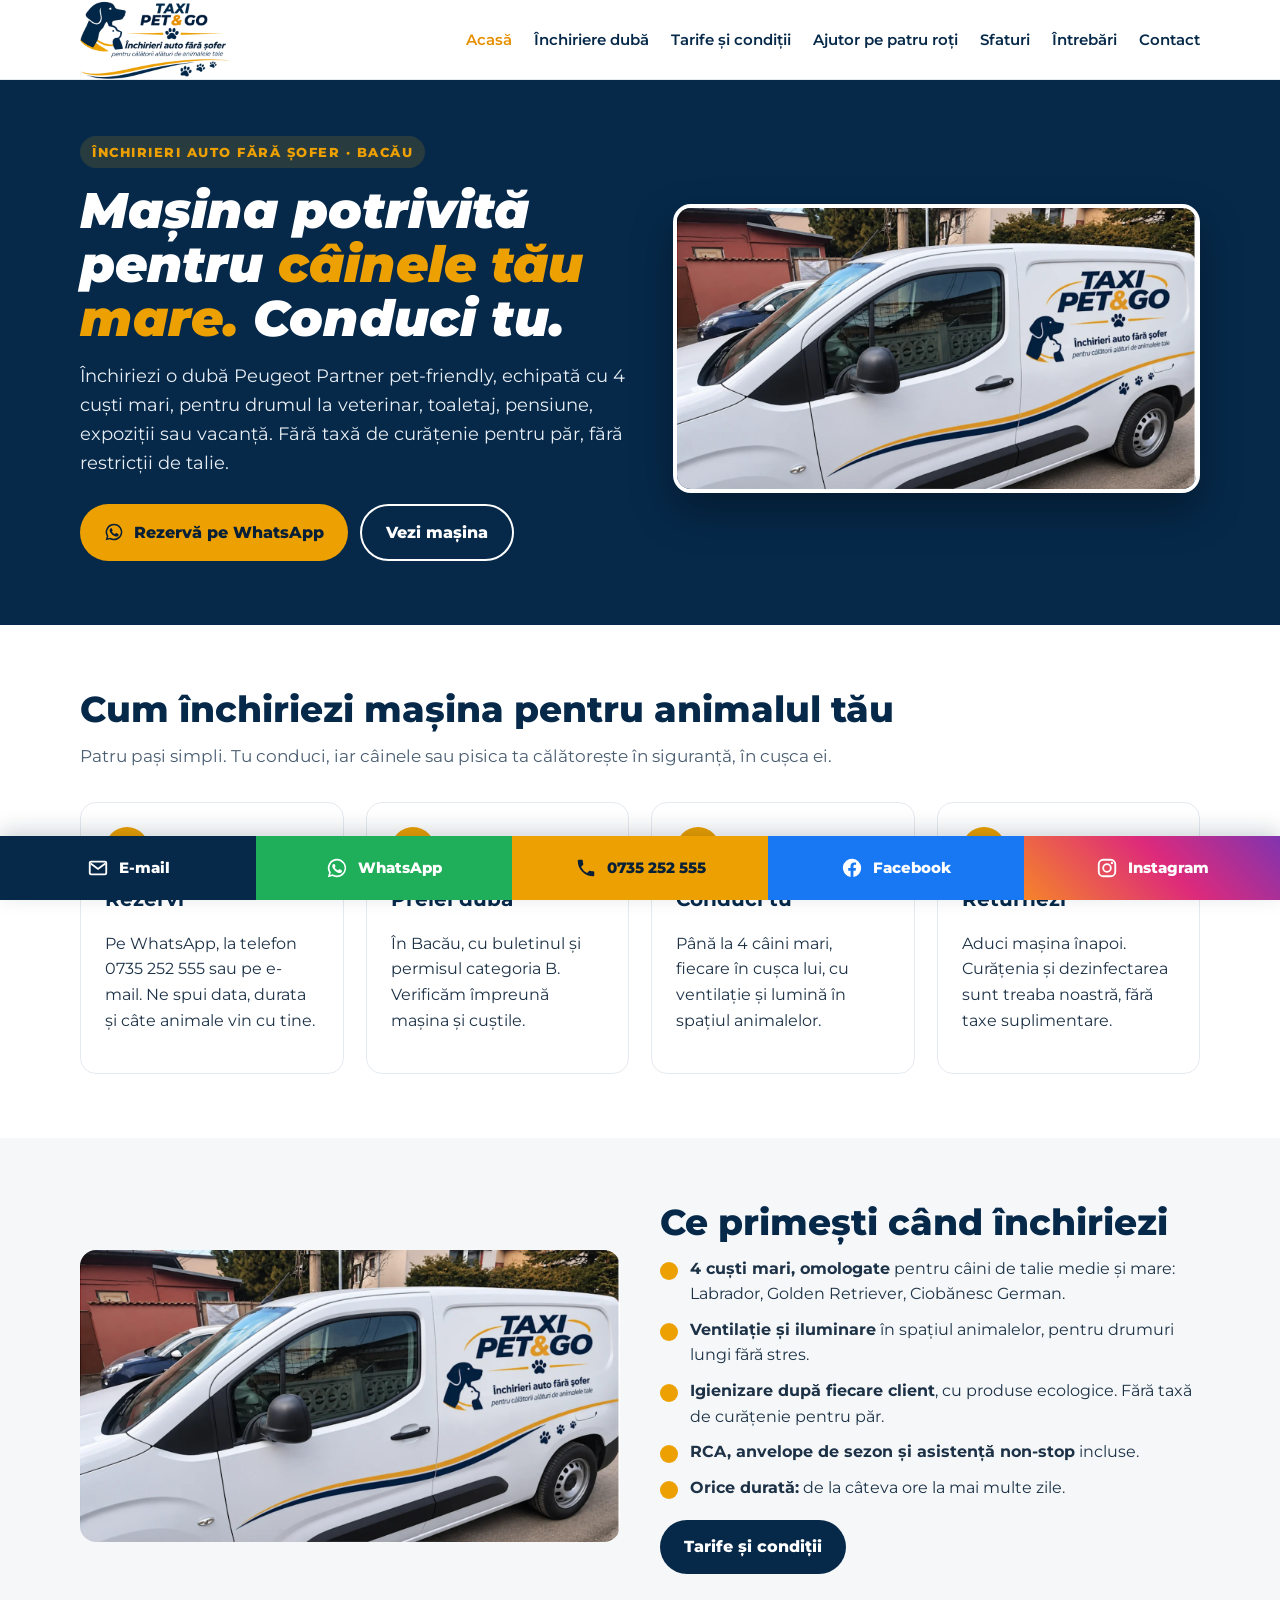
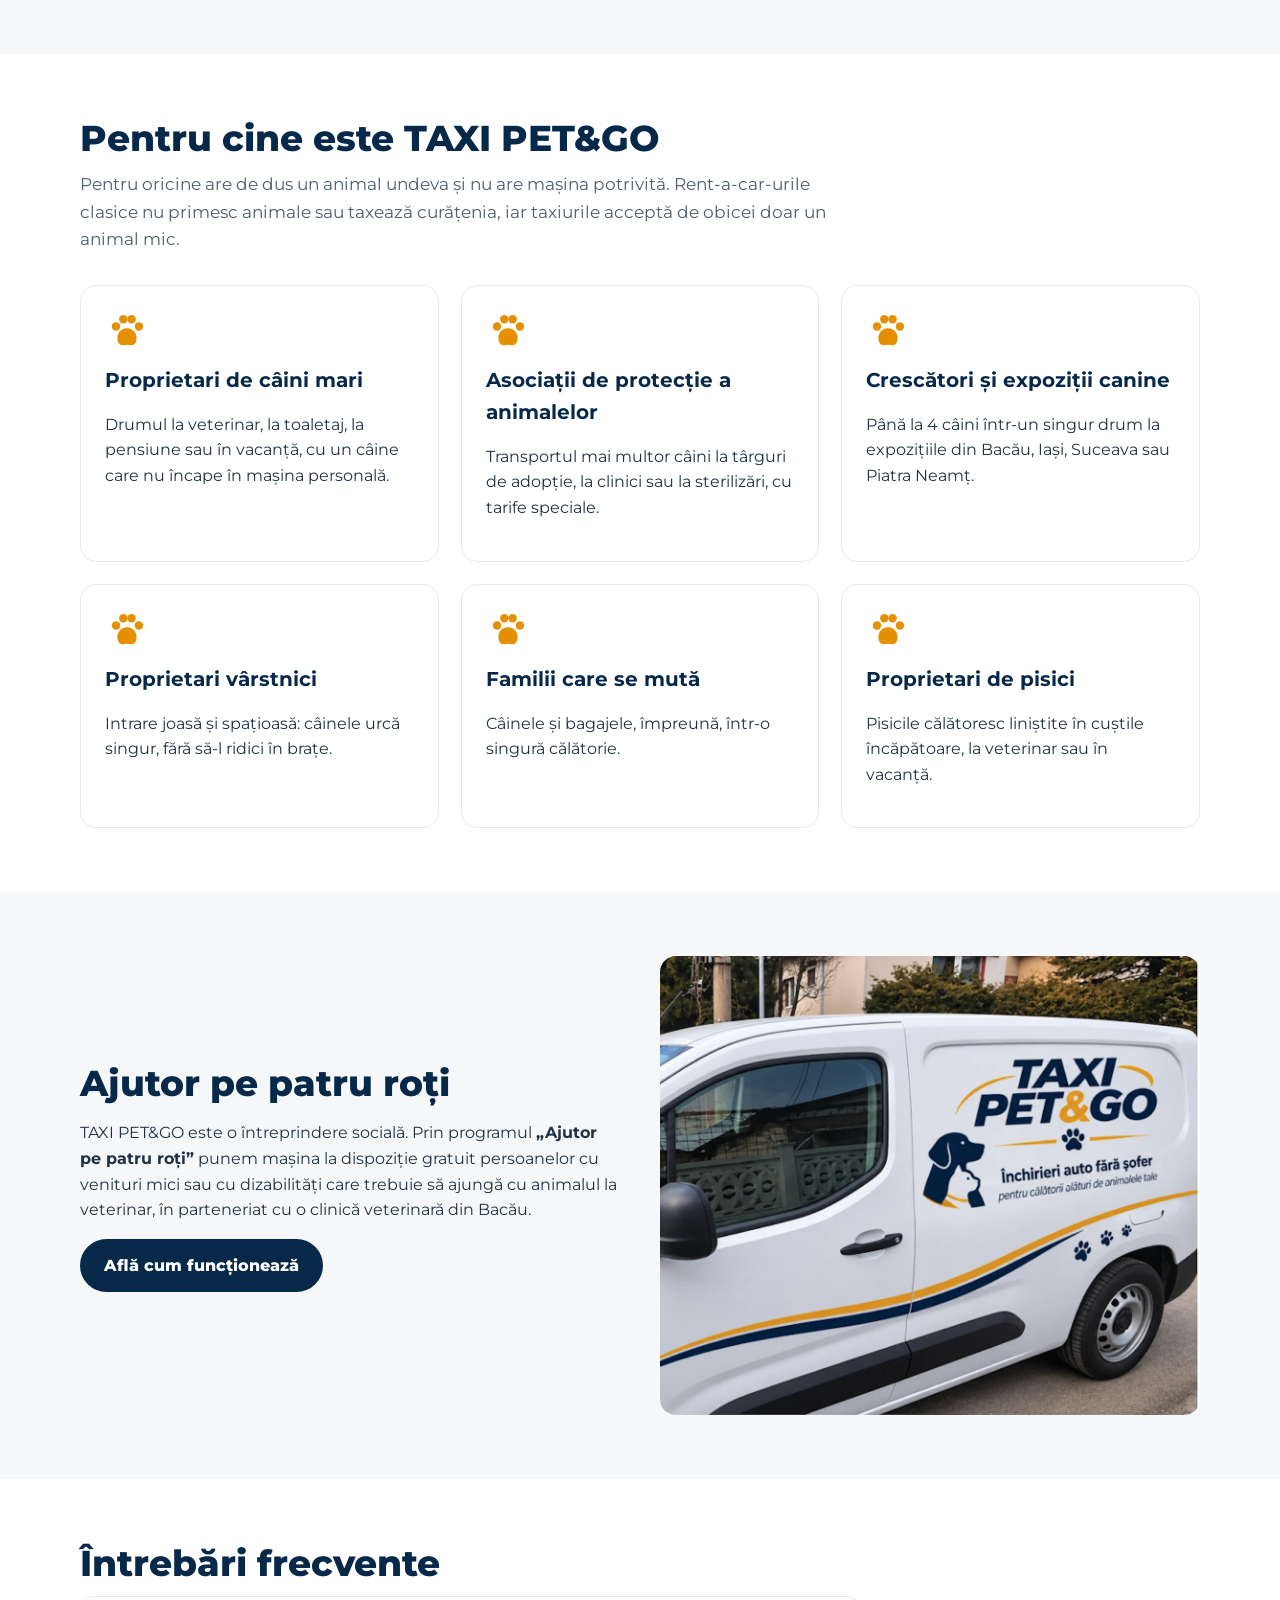
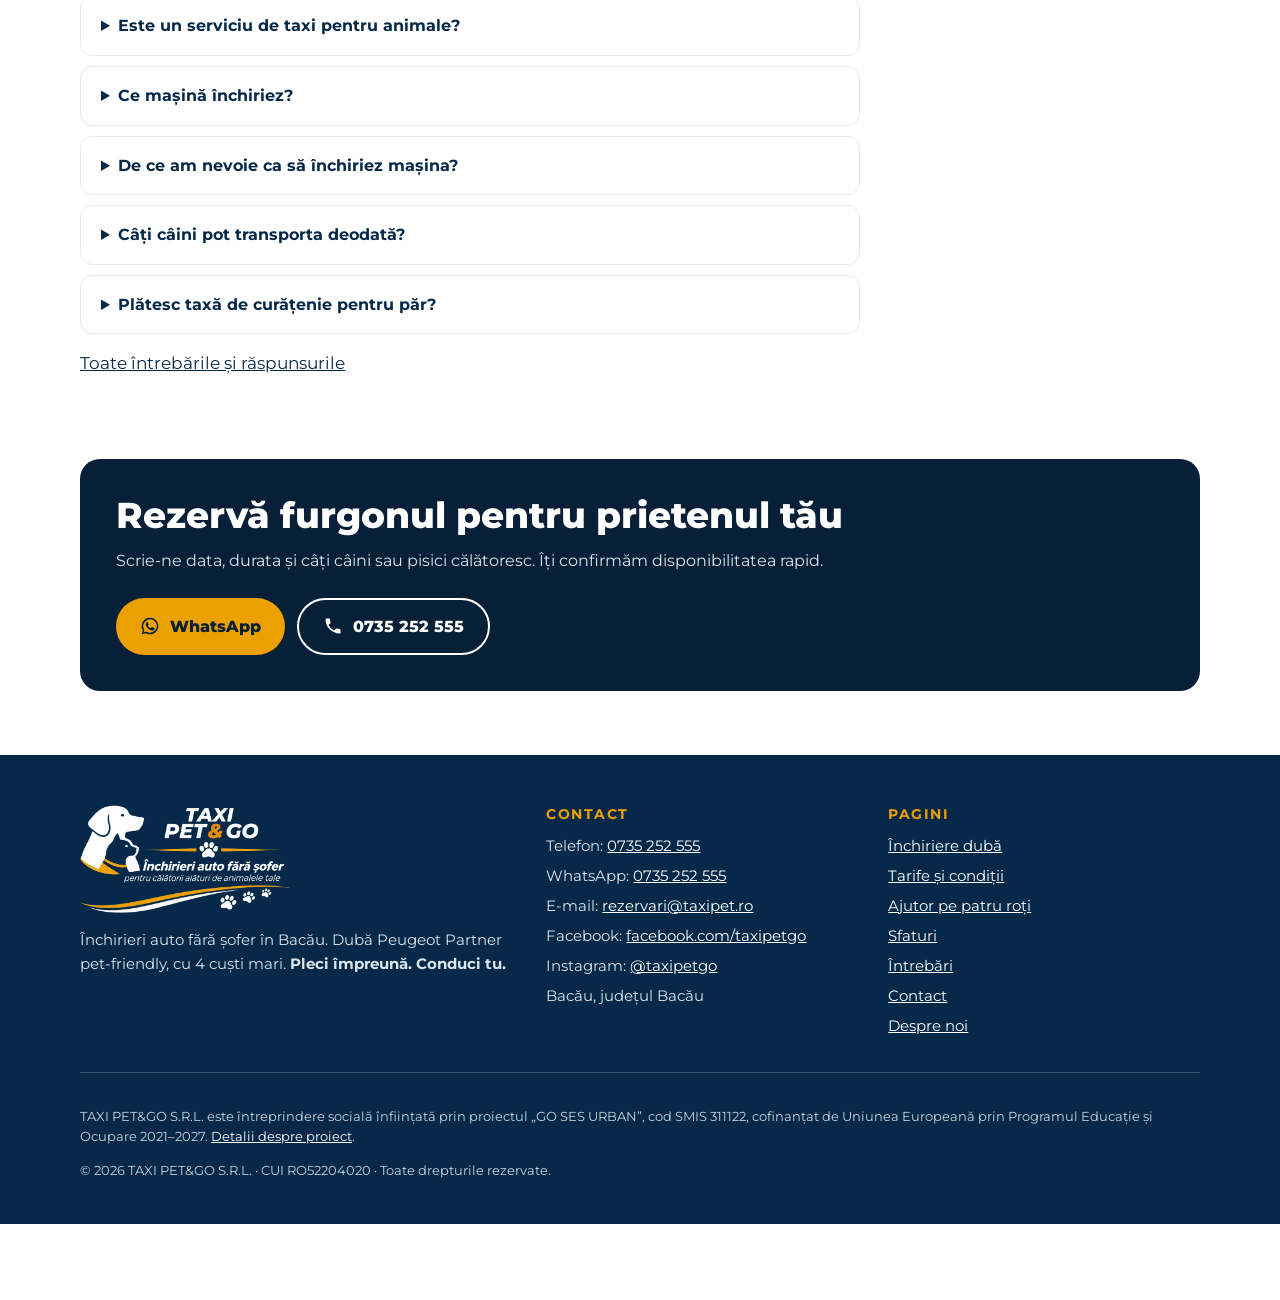
==== commit 8e22b863: "Optimizare responsive telefon, tableta, desktop" ====
--- a/index.html
+++ b/index.html
@@ -18,7 +18,7 @@
 <link rel="icon" type="image/png" sizes="32x32" href="/favicon-32.png"><link rel="apple-touch-icon" href="/apple-touch-icon.png"><link rel="manifest" href="/site.webmanifest">
 <link rel="preconnect" href="https://fonts.googleapis.com"><link rel="preconnect" href="https://fonts.gstatic.com" crossorigin>
 <link href="https://fonts.googleapis.com/css2?family=Montserrat:ital,wght@0,400;0,600;0,700;0,800;0,900;1,800;1,900&amp;display=swap" rel="stylesheet">
-<link rel="stylesheet" href="/style.css?v=2">
+<link rel="stylesheet" href="/style.css?v=3">
 <script type="application/ld+json">{"@context": "https://schema.org", "@type": "AutoRental", "@id": "https://www.taxipet.ro/#firma", "name": "TAXI PET&GO", "legalName": "TAXI PET&GO S.R.L.", "url": "https://www.taxipet.ro/", "logo": "https://www.taxipet.ro/taxi-pet-go-logo-inchirieri-auto-fara-sofer.webp", "image": ["https://www.taxipet.ro/inchiriere-duba-pet-friendly-bacau-peugeot-partner.webp", "https://www.taxipet.ro/og-taxi-pet-go.jpg"], "description": "Închirieri auto fără șofer în Bacău: dubă Peugeot Partner pet-friendly, echipată cu 4 cuști mari pentru transportul câinilor și pisicilor. Tu conduci, animalul călătorește în siguranță.", "slogan": "Pleci împreună. Conduci tu.", "telephone": "+40735252555", "email": "rezervari@taxipet.ro", "address": {"@type": "PostalAddress", "addressLocality": "Bacău", "addressRegion": "Bacău", "postalCode": "600311", "addressCountry": "RO"}, "geo": {"@type": "GeoCoordinates", "latitude": 46.567, "longitude": 26.9146}, "areaServed": [{"@type": "City", "name": "Bacău"}, {"@type": "City", "name": "Onești"}, {"@type": "City", "name": "Moinești"}, {"@type": "City", "name": "Comănești"}, {"@type": "City", "name": "Buhuși"}, {"@type": "City", "name": "Roman"}, {"@type": "City", "name": "Piatra Neamț"}], "openingHoursSpecification": [{"@type": "OpeningHoursSpecification", "dayOfWeek": ["Monday", "Tuesday", "Wednesday", "Thursday", "Friday", "Saturday", "Sunday"], "opens": "00:00", "closes": "23:59"}], "contactPoint": [{"@type": "ContactPoint", "telephone": "+40735252555", "email": "rezervari@taxipet.ro", "contactType": "reservations", "areaServed": "RO", "availableLanguage": ["ro"]}], "sameAs": ["https://www.facebook.com/taxipetgo", "https://www.instagram.com/taxipetgo/"], "knowsAbout": ["închiriere auto fără șofer", "transportul animalelor de companie", "mașini pet-friendly"], "makesOffer": {"@type": "Offer", "itemOffered": {"@type": "Service", "name": "Închiriere dubă pet-friendly fără șofer", "serviceType": "Închiriere autoutilitară cu cuști pentru animale"}, "areaServed": "Bacău"}}</script>
 <script type="application/ld+json">{"@context": "https://schema.org", "@type": "FAQPage", "mainEntity": [{"@type": "Question", "name": "Este un serviciu de taxi pentru animale?", "acceptedAnswer": {"@type": "Answer", "text": "Nu. TAXI PET&GO oferă închiriere auto fără șofer. Închiriezi duba Peugeot Partner echipată pentru animale și conduci tu, iar câinele sau pisica ta călătorește în siguranță, în cușca ei."}}, {"@type": "Question", "name": "Ce mașină închiriez?", "acceptedAnswer": {"@type": "Answer", "text": "O autoutilitară Peugeot Partner, nouă, echipată cu 4 cuști mari pentru câini de talie medie și mare, ventilație și iluminare în spațiul animalelor."}}, {"@type": "Question", "name": "De ce am nevoie ca să închiriez mașina?", "acceptedAnswer": {"@type": "Answer", "text": "Carte de identitate și permis de conducere categoria B valabil. La preluare semnăm contractul de închiriere și verificăm împreună starea mașinii. Se lasă o garanție, restituită la returnare dacă nu există daune."}}, {"@type": "Question", "name": "Câți câini pot transporta deodată?", "acceptedAnswer": {"@type": "Answer", "text": "Până la 4 câini de talie medie sau mare, fiecare în cușca lui. Pentru câini mici sau pisici, cuștile oferă spațiu din belșug."}}, {"@type": "Question", "name": "Plătesc taxă de curățenie pentru păr?", "acceptedAnswer": {"@type": "Answer", "text": "Nu. Curățenia și dezinfectarea mașinii și a cuștilor după fiecare închiriere sunt incluse în preț."}}]}</script>
 </head>
--- a/style.css
+++ b/style.css
@@ -64,3 +64,43 @@
 .cb-mail:hover,.cb-wa:hover,.cb-fb:hover,.cb-ig:hover{color:#fff}
 @media(max-width:760px){.contact-bar{grid-template-columns:1fr 1fr 1.35fr 56px 56px}.cb-fb span,.cb-ig span{position:absolute;width:1px;height:1px;overflow:hidden;clip:rect(0 0 0 0)}}
 @media(max-width:520px){.contact-bar{grid-template-columns:1fr 1fr 2.6fr 1fr 1fr}.contact-bar a{gap:8px;white-space:nowrap}.contact-bar a span{font-size:15px}.cb-mail span,.cb-wa span{position:absolute;width:1px;height:1px;overflow:hidden;clip:rect(0 0 0 0)}.contact-bar svg{width:24px;height:24px}}
+
+/* === v3: optimizare telefon / tabletă / desktop === */
+html{-webkit-text-size-adjust:100%}
+body{overflow-wrap:break-word}
+.split>*,.grid>*,.hero .wrap>*,.band>*{min-width:0}
+.split{grid-template-columns:minmax(0,1fr) minmax(0,1fr)}
+section.block:not(.alt)+section.block:not(.alt){padding-top:0}
+section.alt+section.alt{padding-top:0}
+/* meniu cu iconiță hamburger */
+.menu-btn{align-items:center;gap:8px;min-height:44px;cursor:pointer}
+.menu-btn:before{content:"";width:18px;height:12px;background:linear-gradient(currentColor 0 0) top/100% 2px no-repeat,linear-gradient(currentColor 0 0) center/100% 2px no-repeat,linear-gradient(currentColor 0 0) bottom/100% 2px no-repeat}
+@media(max-width:860px){.menu-btn{display:inline-flex}.split{grid-template-columns:minmax(0,1fr);gap:28px}
+ .nav ul{box-shadow:0 14px 28px rgba(7,31,55,.14);gap:0}.nav ul a{display:block;padding:13px 4px;font-size:17px;border-bottom:1px solid #EEF2F5}.nav ul li:last-child a{border-bottom:0}
+ .split img,.hero .photo{max-width:600px;width:100%;margin-left:auto;margin-right:auto}}
+/* laptop / tabletă orizontală */
+@media(min-width:861px) and (max-width:1100px){.nav ul{gap:14px}.nav ul a{font-size:14px}.nav .logo img{width:132px}.hero .wrap{gap:28px}}
+/* tabletă: carduri pe două coloane */
+@media(min-width:641px) and (max-width:960px){.g3{grid-template-columns:repeat(2,minmax(0,1fr))}}
+/* telefon */
+@media(max-width:640px){
+ .nav{min-height:64px}.nav .logo img{width:128px}.nav ul{top:64px}
+ section.block{padding:40px 0}.page-h{padding:26px 0 22px}.intro{font-size:16px;margin-bottom:22px}
+ .hero .wrap{padding-top:22px;padding-bottom:34px;gap:24px}.hero p.lead{font-size:16px;margin-bottom:20px}
+ .tag{font-size:11px;letter-spacing:.8px;padding:5px 10px;margin-bottom:12px}
+ .grid{gap:14px}.card{padding:18px;border-radius:14px}h3{font-size:18px}
+ .btns .btn{flex:1 1 auto;justify-content:center}
+ .band{padding:24px;border-radius:16px}
+ .prose p,.prose li{font-size:16px}
+ footer.site{padding:36px 0 24px}
+ .step,.card:has(>.ico){display:grid;grid-template-columns:42px minmax(0,1fr);column-gap:14px;align-items:center}
+ .step .n,.card>.ico{grid-row:span 2;margin:0;align-self:start}
+ .step .n{width:42px;height:42px;font-size:18px}.card>.ico{width:34px;height:34px}
+ .step h3,.card:has(>.ico)>h2,.card:has(>.ico)>h3{margin:0}
+ .step p,.card:has(>.ico)>p{grid-column:2;margin:4px 0 0}
+ details{padding:14px 16px}
+}
+@media(max-width:360px){.wrap{padding:0 16px}.hero h1{font-size:28px}}
+.wrap.crumbs{padding:16px 20px 0}
+@media(min-width:641px) and (max-width:860px){footer.site .cols{grid-template-columns:1fr 1fr}footer.site .cols>div:first-child{grid-column:1/-1}}
+@media(max-width:360px){.wrap.crumbs{padding:14px 16px 0}}
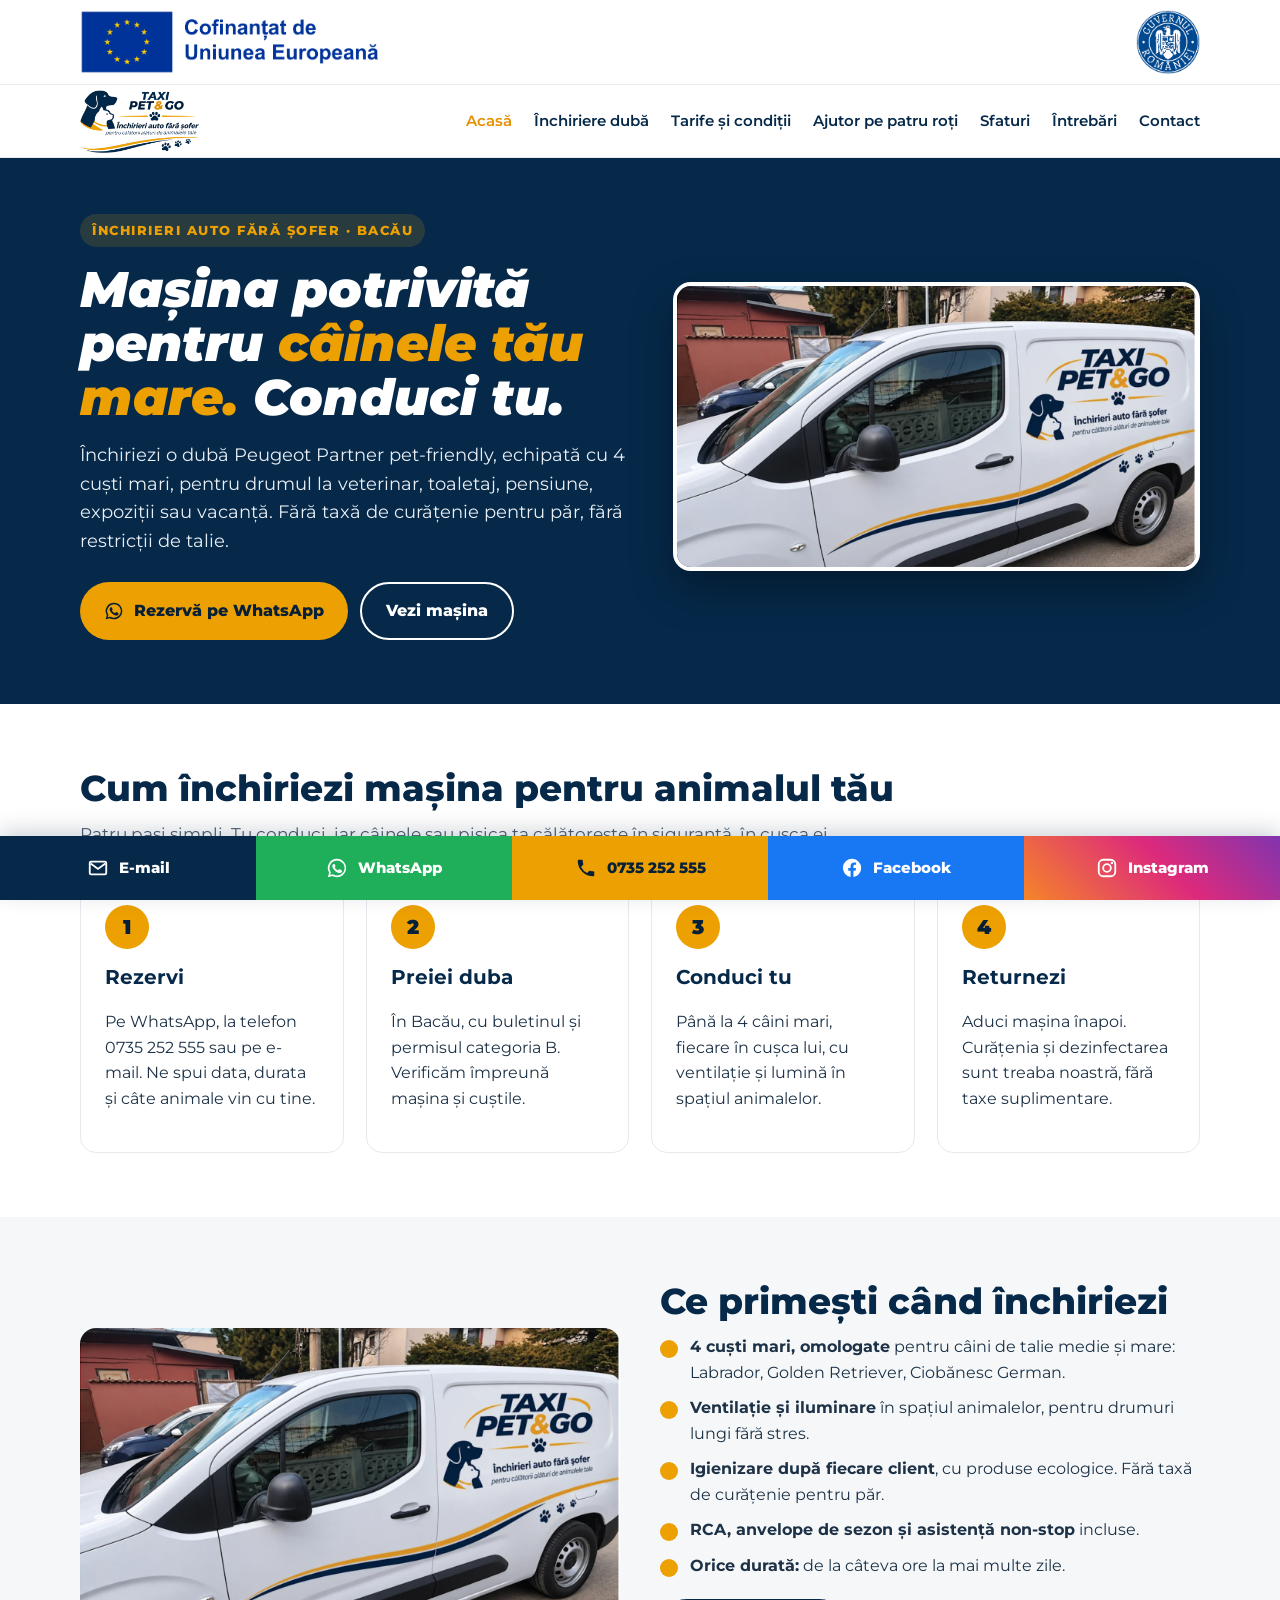
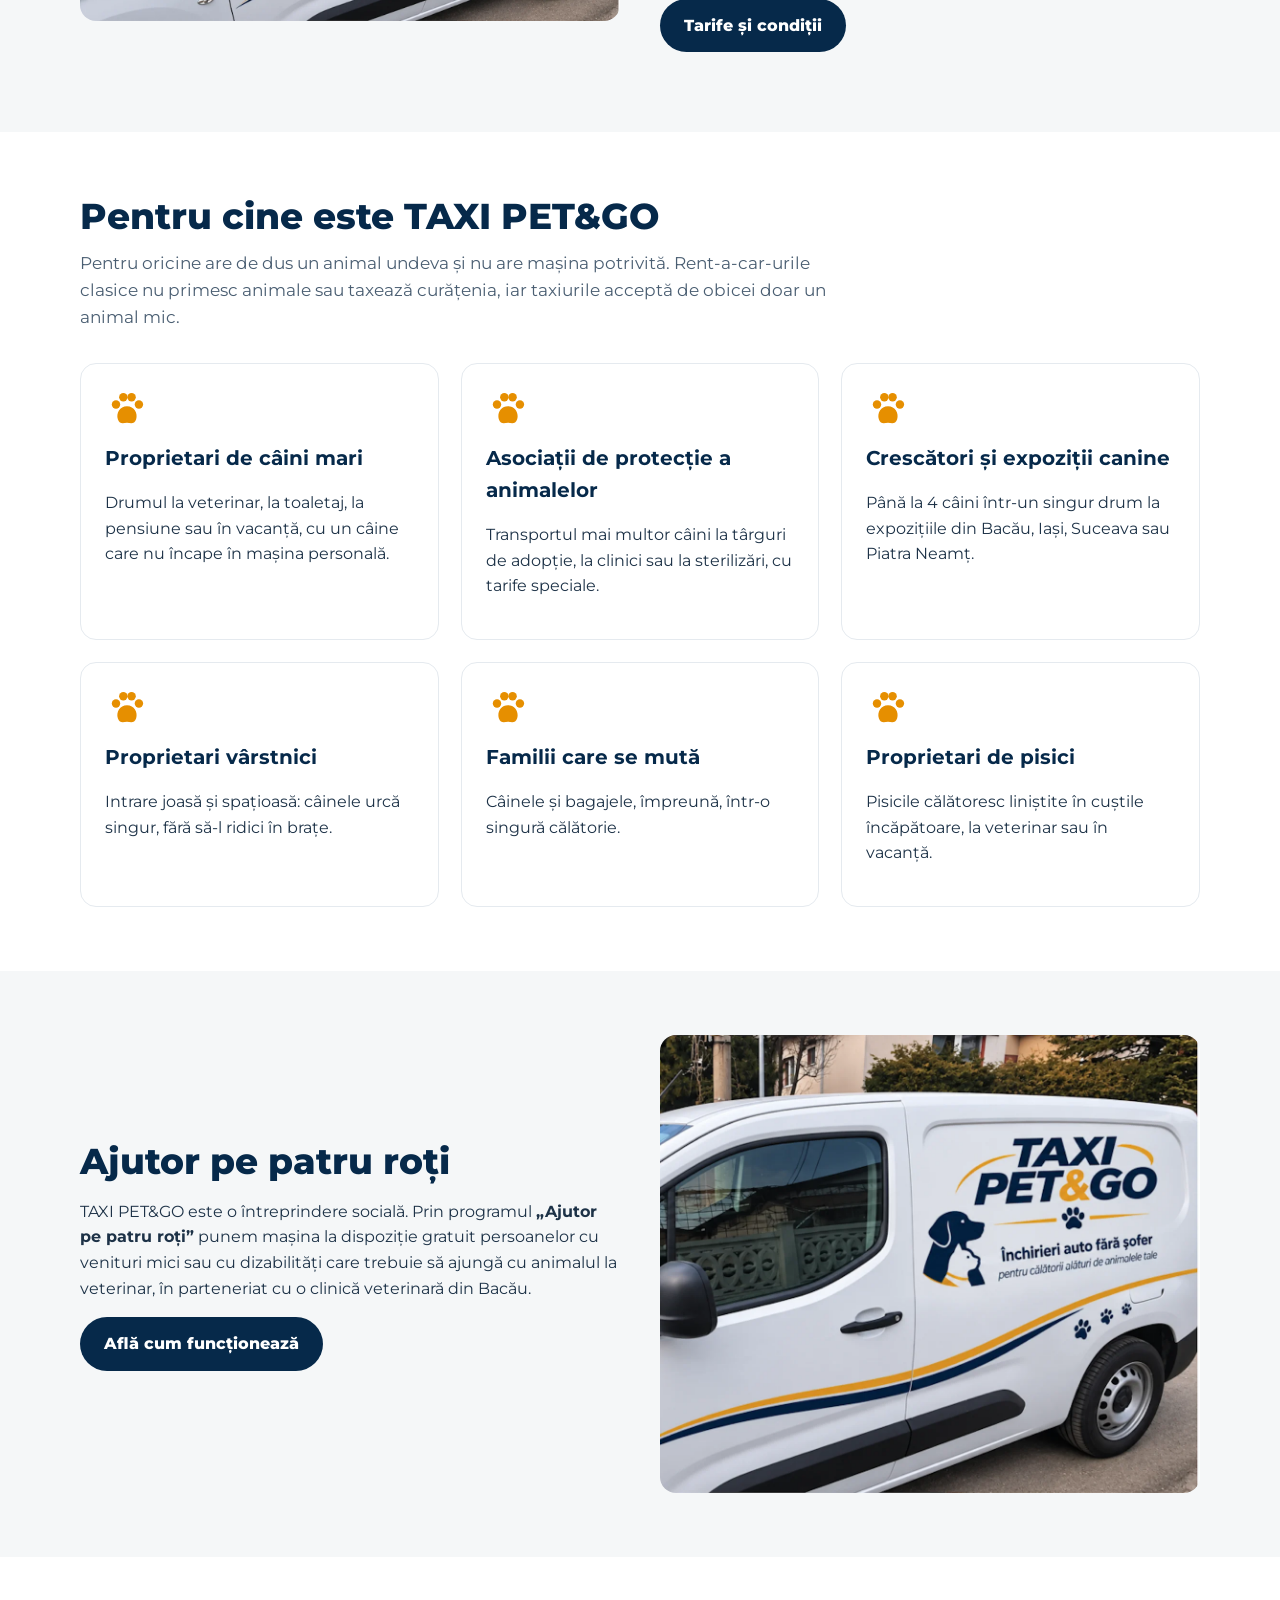
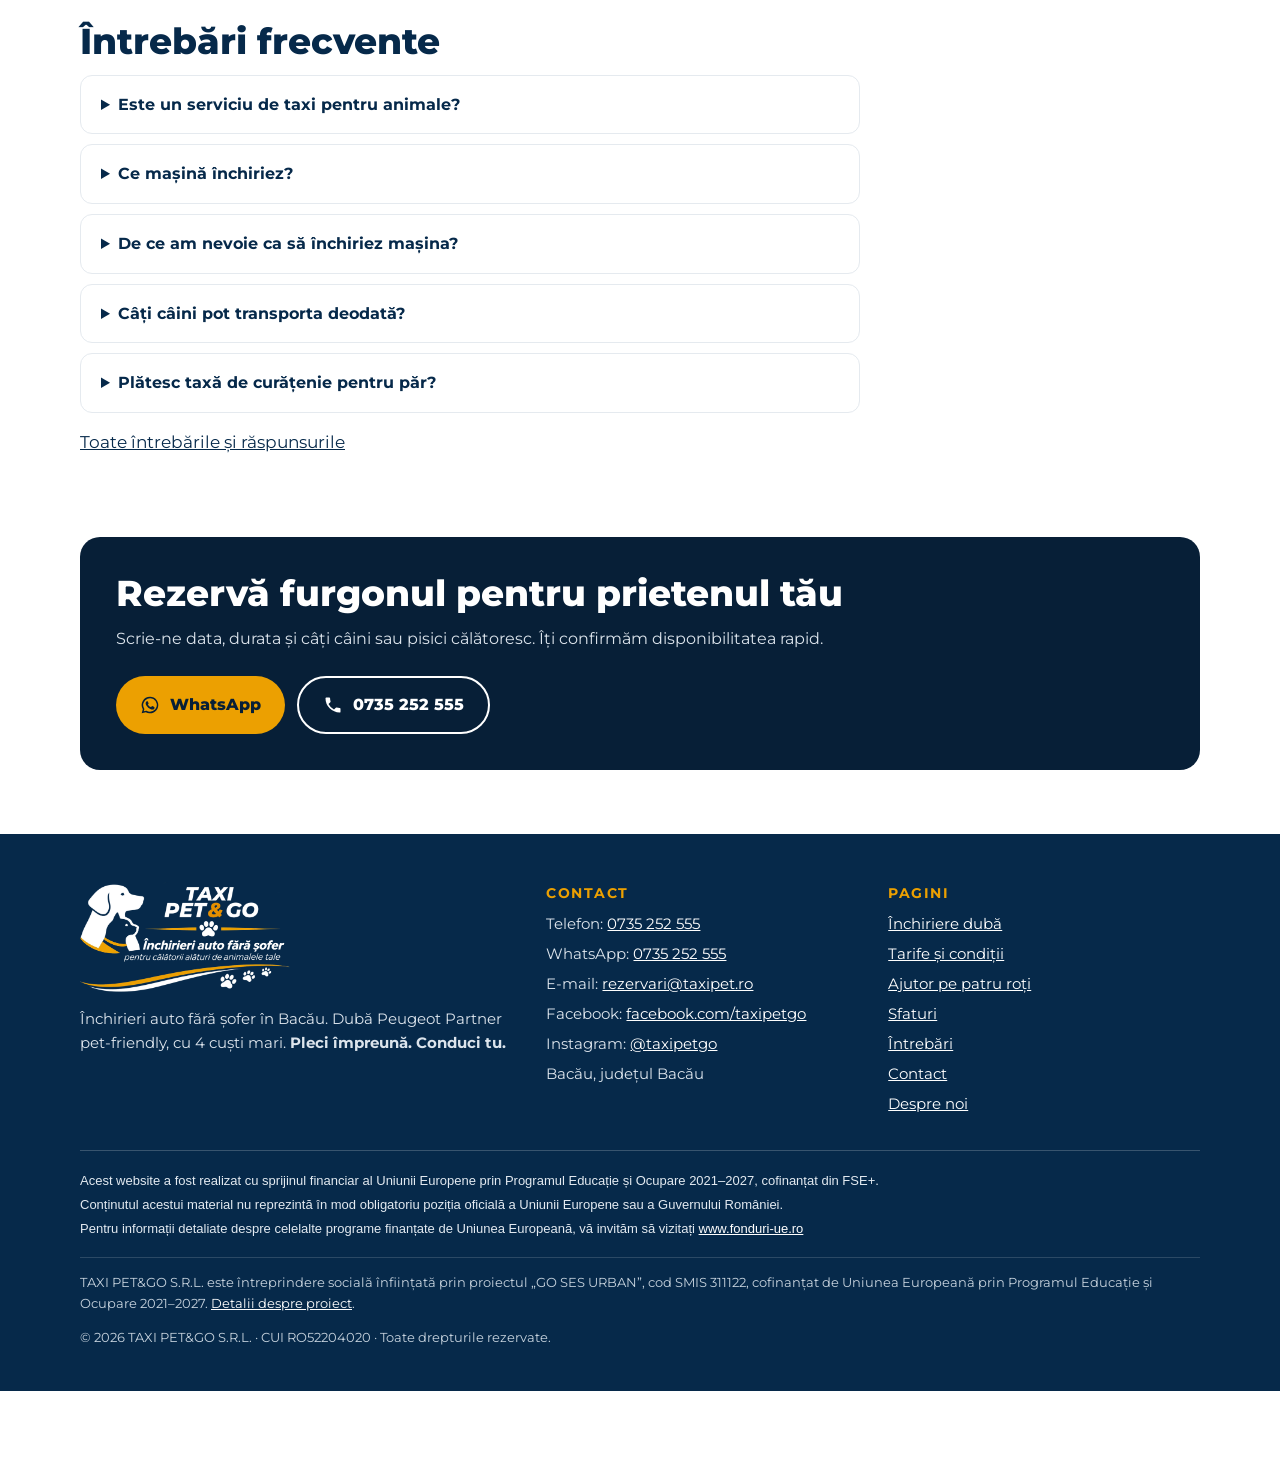
==== commit 1e8c492d: "Identitate vizuala MIV 2021-2027: sigle UE si Guvern sus, text obligatoriu in subsol" ====
--- a/index.html
+++ b/index.html
@@ -18,12 +18,13 @@
 <link rel="icon" type="image/png" sizes="32x32" href="/favicon-32.png"><link rel="apple-touch-icon" href="/apple-touch-icon.png"><link rel="manifest" href="/site.webmanifest">
 <link rel="preconnect" href="https://fonts.googleapis.com"><link rel="preconnect" href="https://fonts.gstatic.com" crossorigin>
 <link href="https://fonts.googleapis.com/css2?family=Montserrat:ital,wght@0,400;0,600;0,700;0,800;0,900;1,800;1,900&amp;display=swap" rel="stylesheet">
-<link rel="stylesheet" href="/style.css?v=3">
+<link rel="stylesheet" href="/style.css?v=4">
 <script type="application/ld+json">{"@context": "https://schema.org", "@type": "AutoRental", "@id": "https://www.taxipet.ro/#firma", "name": "TAXI PET&GO", "legalName": "TAXI PET&GO S.R.L.", "url": "https://www.taxipet.ro/", "logo": "https://www.taxipet.ro/taxi-pet-go-logo-inchirieri-auto-fara-sofer.webp", "image": ["https://www.taxipet.ro/inchiriere-duba-pet-friendly-bacau-peugeot-partner.webp", "https://www.taxipet.ro/og-taxi-pet-go.jpg"], "description": "Închirieri auto fără șofer în Bacău: dubă Peugeot Partner pet-friendly, echipată cu 4 cuști mari pentru transportul câinilor și pisicilor. Tu conduci, animalul călătorește în siguranță.", "slogan": "Pleci împreună. Conduci tu.", "telephone": "+40735252555", "email": "rezervari@taxipet.ro", "address": {"@type": "PostalAddress", "addressLocality": "Bacău", "addressRegion": "Bacău", "postalCode": "600311", "addressCountry": "RO"}, "geo": {"@type": "GeoCoordinates", "latitude": 46.567, "longitude": 26.9146}, "areaServed": [{"@type": "City", "name": "Bacău"}, {"@type": "City", "name": "Onești"}, {"@type": "City", "name": "Moinești"}, {"@type": "City", "name": "Comănești"}, {"@type": "City", "name": "Buhuși"}, {"@type": "City", "name": "Roman"}, {"@type": "City", "name": "Piatra Neamț"}], "openingHoursSpecification": [{"@type": "OpeningHoursSpecification", "dayOfWeek": ["Monday", "Tuesday", "Wednesday", "Thursday", "Friday", "Saturday", "Sunday"], "opens": "00:00", "closes": "23:59"}], "contactPoint": [{"@type": "ContactPoint", "telephone": "+40735252555", "email": "rezervari@taxipet.ro", "contactType": "reservations", "areaServed": "RO", "availableLanguage": ["ro"]}], "sameAs": ["https://www.facebook.com/taxipetgo", "https://www.instagram.com/taxipetgo/"], "knowsAbout": ["închiriere auto fără șofer", "transportul animalelor de companie", "mașini pet-friendly"], "makesOffer": {"@type": "Offer", "itemOffered": {"@type": "Service", "name": "Închiriere dubă pet-friendly fără șofer", "serviceType": "Închiriere autoutilitară cu cuști pentru animale"}, "areaServed": "Bacău"}}</script>
 <script type="application/ld+json">{"@context": "https://schema.org", "@type": "FAQPage", "mainEntity": [{"@type": "Question", "name": "Este un serviciu de taxi pentru animale?", "acceptedAnswer": {"@type": "Answer", "text": "Nu. TAXI PET&GO oferă închiriere auto fără șofer. Închiriezi duba Peugeot Partner echipată pentru animale și conduci tu, iar câinele sau pisica ta călătorește în siguranță, în cușca ei."}}, {"@type": "Question", "name": "Ce mașină închiriez?", "acceptedAnswer": {"@type": "Answer", "text": "O autoutilitară Peugeot Partner, nouă, echipată cu 4 cuști mari pentru câini de talie medie și mare, ventilație și iluminare în spațiul animalelor."}}, {"@type": "Question", "name": "De ce am nevoie ca să închiriez mașina?", "acceptedAnswer": {"@type": "Answer", "text": "Carte de identitate și permis de conducere categoria B valabil. La preluare semnăm contractul de închiriere și verificăm împreună starea mașinii. Se lasă o garanție, restituită la returnare dacă nu există daune."}}, {"@type": "Question", "name": "Câți câini pot transporta deodată?", "acceptedAnswer": {"@type": "Answer", "text": "Până la 4 câini de talie medie sau mare, fiecare în cușca lui. Pentru câini mici sau pisici, cuștile oferă spațiu din belșug."}}, {"@type": "Question", "name": "Plătesc taxă de curățenie pentru păr?", "acceptedAnswer": {"@type": "Answer", "text": "Nu. Curățenia și dezinfectarea mașinii și a cuștilor după fiecare închiriere sunt incluse în preț."}}]}</script>
 </head>
 <body>
 <a class="skip" href="#continut">Sari la conținut</a>
+<div class="eu-top"><div class="wrap eu-top-in"><img class="eu-emb" src="/cofinantat-de-uniunea-europeana.png" width="783" height="168" alt="Cofinanțat de Uniunea Europeană"><img class="eu-gov" src="/sigla-guvernul-romaniei.png" width="163" height="163" alt="Guvernul României"></div></div>
 <header class="top"><div class="wrap nav">
 <a class="logo" href="/" aria-label="TAXI PET&amp;GO – pagina principală"><img src="/taxi-pet-go-logo-inchirieri-auto-fara-sofer.webp" width="900" height="472" alt="TAXI PET&amp;GO – logo închirieri auto fără șofer pentru călătorii cu animale"></a>
 <button class="menu-btn" type="button" aria-expanded="false" aria-controls="meniu" onclick="var m=document.getElementById('meniu');var o=m.classList.toggle('open');this.setAttribute('aria-expanded',o)">Meniu</button>
@@ -106,7 +107,7 @@
 <li>Bacău, județul Bacău</li></ul></div>
 <div><h3>Pagini</h3><ul><li><a href="/inchiriere-duba-animale-bacau">Închiriere dubă</a></li><li><a href="/tarife-si-conditii">Tarife și condiții</a></li><li><a href="/ajutor-pe-patru-roti">Ajutor pe patru roți</a></li><li><a href="/blog">Sfaturi</a></li><li><a href="/intrebari-frecvente">Întrebări</a></li><li><a href="/contact">Contact</a></li><li><a href="/despre-noi">Despre noi</a></li></ul></div>
 </div>
-<div class="eu"><p>TAXI PET&amp;GO S.R.L. este întreprindere socială înființată prin proiectul „GO SES URBAN”, cod SMIS 311122, cofinanțat de Uniunea Europeană prin Programul Educație și Ocupare 2021–2027. <a href="/despre-noi#proiect">Detalii despre proiect</a>.</p>
+<div class="eu"><div class="eu-legal"><p>Acest website a fost realizat cu sprijinul financiar al Uniunii Europene prin Programul Educație și Ocupare 2021–2027, cofinanțat din FSE+.</p><p>Conținutul acestui material nu reprezintă în mod obligatoriu poziția oficială a Uniunii Europene sau a Guvernului României.</p><p>Pentru informații detaliate despre celelalte programe finanțate de Uniunea Europeană, vă invităm să vizitați <a href="https://www.fonduri-ue.ro" rel="noopener">www.fonduri-ue.ro</a></p></div><p>TAXI PET&amp;GO S.R.L. este întreprindere socială înființată prin proiectul „GO SES URBAN”, cod SMIS 311122, cofinanțat de Uniunea Europeană prin Programul Educație și Ocupare 2021–2027. <a href="/despre-noi#proiect">Detalii despre proiect</a>.</p>
 <p>© 2026 TAXI PET&amp;GO S.R.L. · CUI RO52204020 · Toate drepturile rezervate.</p></div>
 </div></footer>
 <div class="contact-bar" role="navigation" aria-label="Contact rapid">
--- a/style.css
+++ b/style.css
@@ -104,3 +104,19 @@
 .wrap.crumbs{padding:16px 20px 0}
 @media(min-width:641px) and (max-width:860px){footer.site .cols{grid-template-columns:1fr 1fr}footer.site .cols>div:first-child{grid-column:1/-1}}
 @media(max-width:360px){.wrap.crumbs{padding:14px 16px 0}}
+/* v4 – set obligatoriu de elemente grafice (MIV 2021–2027): vizibil fără derulare, pe toate paginile */
+.eu-top{background:#fff;border-bottom:1px solid #E5EAEF}
+.eu-top-in{display:flex;align-items:center;justify-content:space-between;gap:96px;padding-top:10px;padding-bottom:10px}
+.eu-top img{display:block;height:56px;width:auto}
+.eu-legal{margin-bottom:14px;padding-bottom:14px;border-bottom:1px solid rgba(255,255,255,.15);font-family:Arial,Helvetica,sans-serif;font-size:13px;line-height:1.55;color:#E3EAF1}
+.eu-legal p{margin:0 0 4px}
+.eu-legal a{color:#fff;text-decoration:underline}
+@media (max-width:640px){.eu-top-in{gap:64px;padding-top:8px;padding-bottom:8px}.eu-top img{height:40px}}
+@media (max-width:360px){.eu-top-in{gap:52px}.eu-top img{height:38px}}
+/* emblema UE cel puțin la fel de mare ca cel mai mare logo de pe pagină (înălțime egală) */
+.eu-top img{height:64px}
+.logo img,.nav .logo img{width:122px!important}
+@media (max-width:640px){.eu-top img{height:46px}.eu-top-in{gap:48px}.logo img,.nav .logo img{width:88px!important}}
+@media (max-width:360px){.eu-top img{height:42px}.eu-top-in{gap:44px}.logo img,.nav .logo img{width:80px!important}}
+@media (max-width:360px){.eu-top img{height:38px}.eu-top-in{gap:58px}.logo img,.nav .logo img{width:73px!important}}
+@media (max-width:860px){.nav .menu-btn{margin-left:auto}}
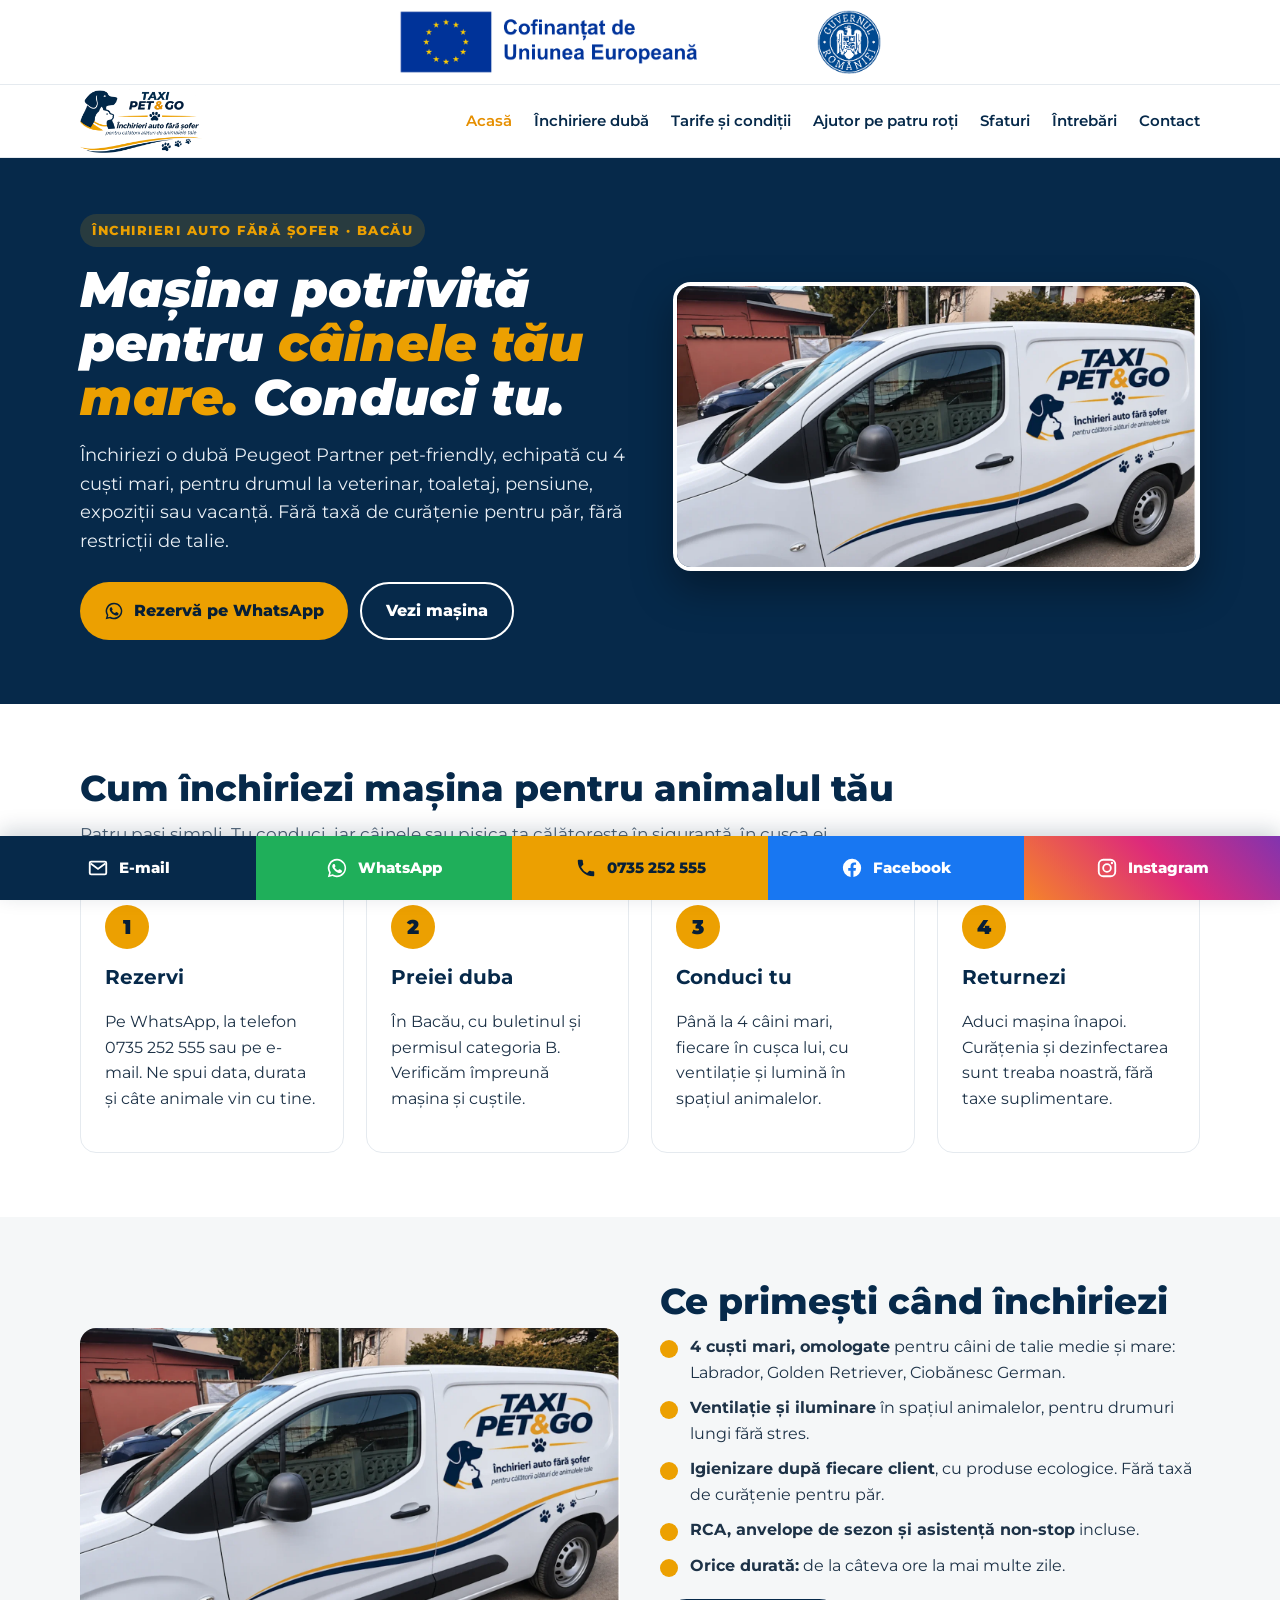
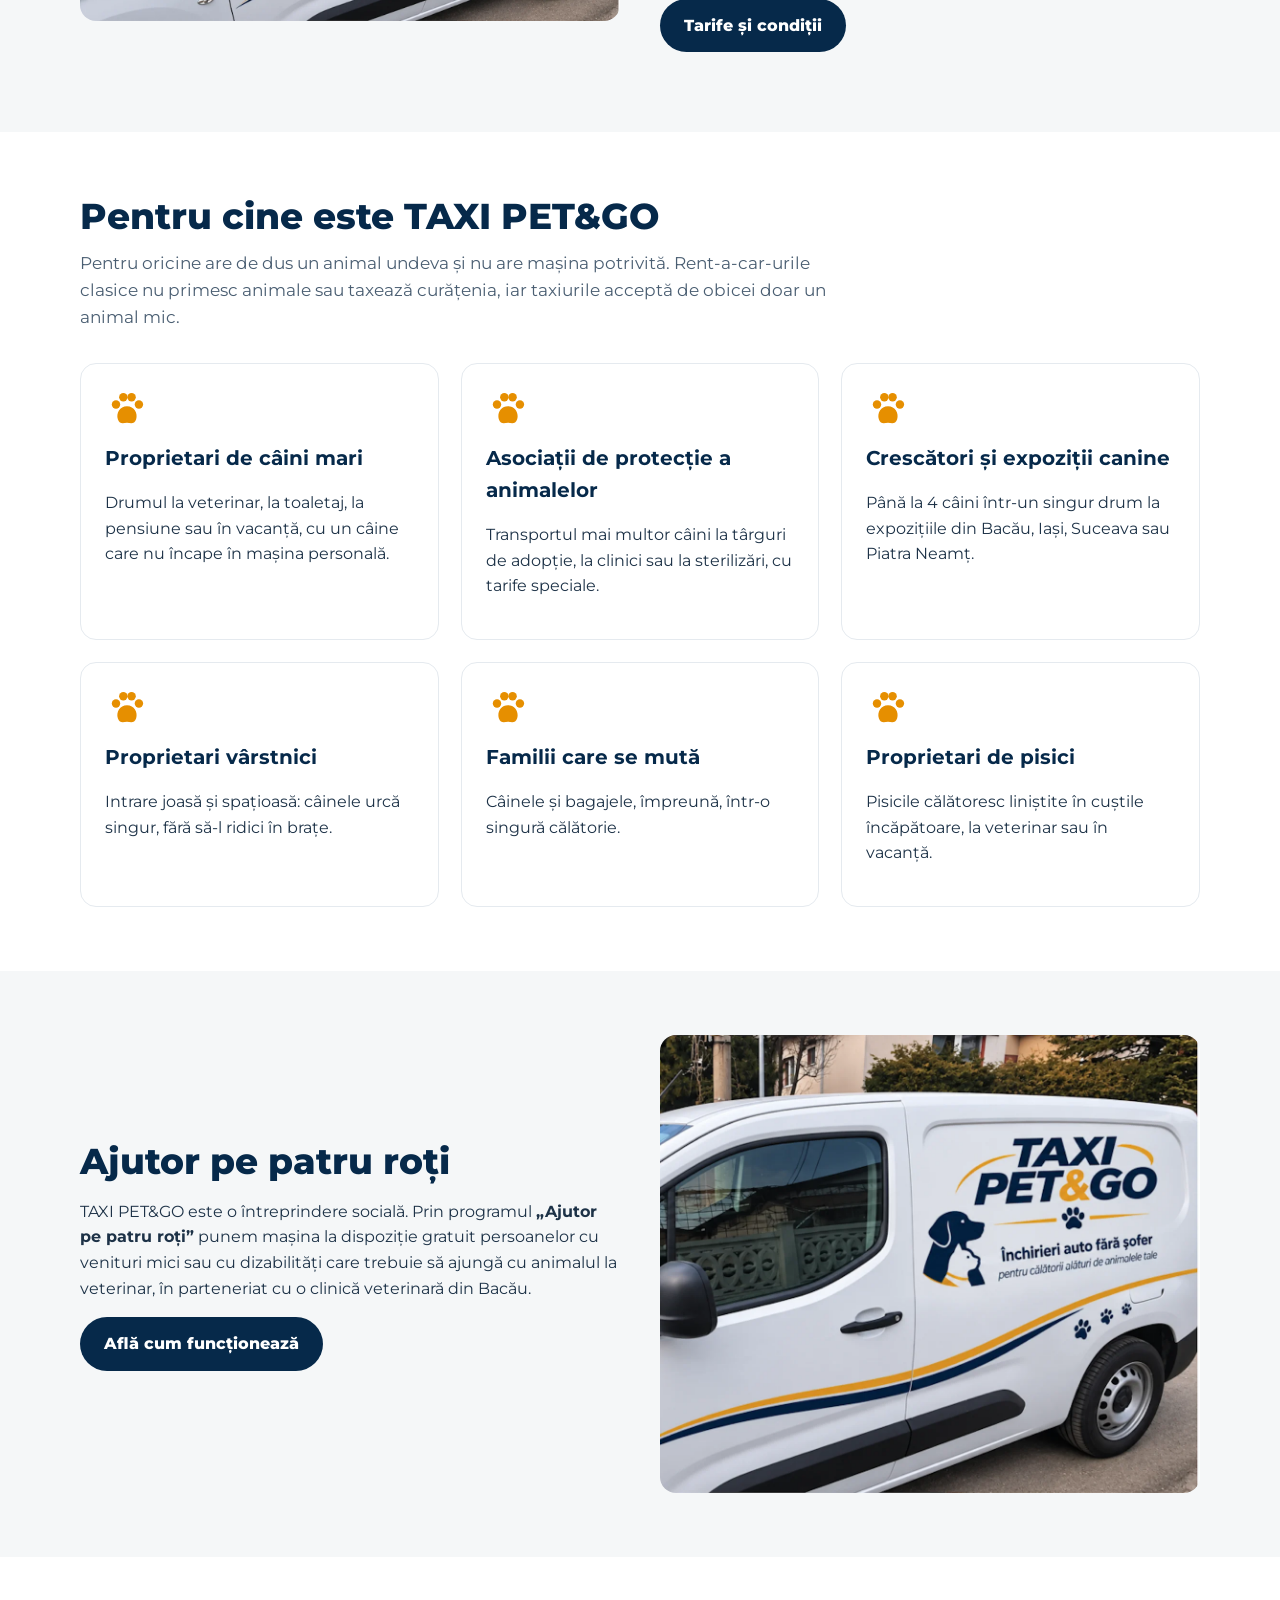
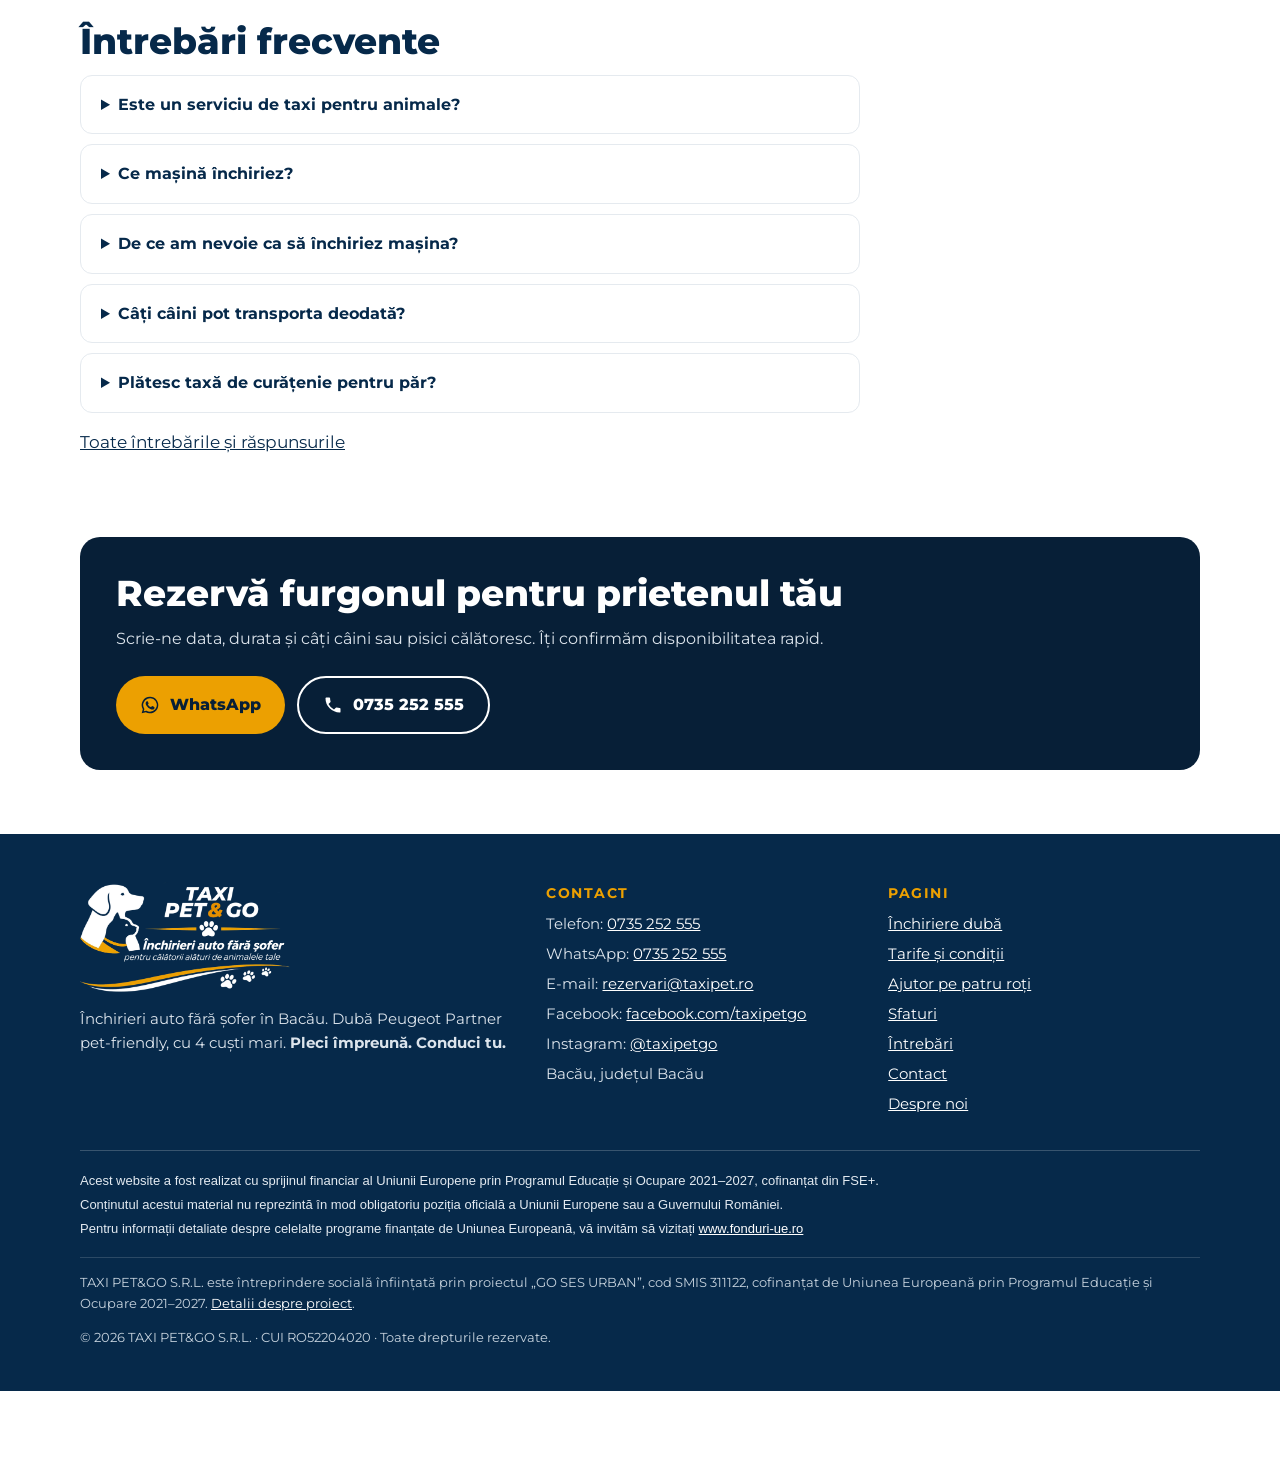
==== commit 04a2cfad: "Sigle UE si Guvern centrate pe mijlocul paginii" ====
--- a/index.html
+++ b/index.html
@@ -18,7 +18,7 @@
 <link rel="icon" type="image/png" sizes="32x32" href="/favicon-32.png"><link rel="apple-touch-icon" href="/apple-touch-icon.png"><link rel="manifest" href="/site.webmanifest">
 <link rel="preconnect" href="https://fonts.googleapis.com"><link rel="preconnect" href="https://fonts.gstatic.com" crossorigin>
 <link href="https://fonts.googleapis.com/css2?family=Montserrat:ital,wght@0,400;0,600;0,700;0,800;0,900;1,800;1,900&amp;display=swap" rel="stylesheet">
-<link rel="stylesheet" href="/style.css?v=4">
+<link rel="stylesheet" href="/style.css?v=5">
 <script type="application/ld+json">{"@context": "https://schema.org", "@type": "AutoRental", "@id": "https://www.taxipet.ro/#firma", "name": "TAXI PET&GO", "legalName": "TAXI PET&GO S.R.L.", "url": "https://www.taxipet.ro/", "logo": "https://www.taxipet.ro/taxi-pet-go-logo-inchirieri-auto-fara-sofer.webp", "image": ["https://www.taxipet.ro/inchiriere-duba-pet-friendly-bacau-peugeot-partner.webp", "https://www.taxipet.ro/og-taxi-pet-go.jpg"], "description": "Închirieri auto fără șofer în Bacău: dubă Peugeot Partner pet-friendly, echipată cu 4 cuști mari pentru transportul câinilor și pisicilor. Tu conduci, animalul călătorește în siguranță.", "slogan": "Pleci împreună. Conduci tu.", "telephone": "+40735252555", "email": "rezervari@taxipet.ro", "address": {"@type": "PostalAddress", "addressLocality": "Bacău", "addressRegion": "Bacău", "postalCode": "600311", "addressCountry": "RO"}, "geo": {"@type": "GeoCoordinates", "latitude": 46.567, "longitude": 26.9146}, "areaServed": [{"@type": "City", "name": "Bacău"}, {"@type": "City", "name": "Onești"}, {"@type": "City", "name": "Moinești"}, {"@type": "City", "name": "Comănești"}, {"@type": "City", "name": "Buhuși"}, {"@type": "City", "name": "Roman"}, {"@type": "City", "name": "Piatra Neamț"}], "openingHoursSpecification": [{"@type": "OpeningHoursSpecification", "dayOfWeek": ["Monday", "Tuesday", "Wednesday", "Thursday", "Friday", "Saturday", "Sunday"], "opens": "00:00", "closes": "23:59"}], "contactPoint": [{"@type": "ContactPoint", "telephone": "+40735252555", "email": "rezervari@taxipet.ro", "contactType": "reservations", "areaServed": "RO", "availableLanguage": ["ro"]}], "sameAs": ["https://www.facebook.com/taxipetgo", "https://www.instagram.com/taxipetgo/"], "knowsAbout": ["închiriere auto fără șofer", "transportul animalelor de companie", "mașini pet-friendly"], "makesOffer": {"@type": "Offer", "itemOffered": {"@type": "Service", "name": "Închiriere dubă pet-friendly fără șofer", "serviceType": "Închiriere autoutilitară cu cuști pentru animale"}, "areaServed": "Bacău"}}</script>
 <script type="application/ld+json">{"@context": "https://schema.org", "@type": "FAQPage", "mainEntity": [{"@type": "Question", "name": "Este un serviciu de taxi pentru animale?", "acceptedAnswer": {"@type": "Answer", "text": "Nu. TAXI PET&GO oferă închiriere auto fără șofer. Închiriezi duba Peugeot Partner echipată pentru animale și conduci tu, iar câinele sau pisica ta călătorește în siguranță, în cușca ei."}}, {"@type": "Question", "name": "Ce mașină închiriez?", "acceptedAnswer": {"@type": "Answer", "text": "O autoutilitară Peugeot Partner, nouă, echipată cu 4 cuști mari pentru câini de talie medie și mare, ventilație și iluminare în spațiul animalelor."}}, {"@type": "Question", "name": "De ce am nevoie ca să închiriez mașina?", "acceptedAnswer": {"@type": "Answer", "text": "Carte de identitate și permis de conducere categoria B valabil. La preluare semnăm contractul de închiriere și verificăm împreună starea mașinii. Se lasă o garanție, restituită la returnare dacă nu există daune."}}, {"@type": "Question", "name": "Câți câini pot transporta deodată?", "acceptedAnswer": {"@type": "Answer", "text": "Până la 4 câini de talie medie sau mare, fiecare în cușca lui. Pentru câini mici sau pisici, cuștile oferă spațiu din belșug."}}, {"@type": "Question", "name": "Plătesc taxă de curățenie pentru păr?", "acceptedAnswer": {"@type": "Answer", "text": "Nu. Curățenia și dezinfectarea mașinii și a cuștilor după fiecare închiriere sunt incluse în preț."}}]}</script>
 </head>
--- a/style.css
+++ b/style.css
@@ -120,3 +120,7 @@
 @media (max-width:360px){.eu-top img{height:42px}.eu-top-in{gap:44px}.logo img,.nav .logo img{width:80px!important}}
 @media (max-width:360px){.eu-top img{height:38px}.eu-top-in{gap:58px}.logo img,.nav .logo img{width:73px!important}}
 @media (max-width:860px){.nav .menu-btn{margin-left:auto}}
+/* siglele centrate pe mijlocul paginii */
+.eu-top-in{justify-content:center;gap:120px}
+@media (max-width:640px){.eu-top-in{gap:72px}}
+@media (max-width:360px){.eu-top-in{gap:58px}}
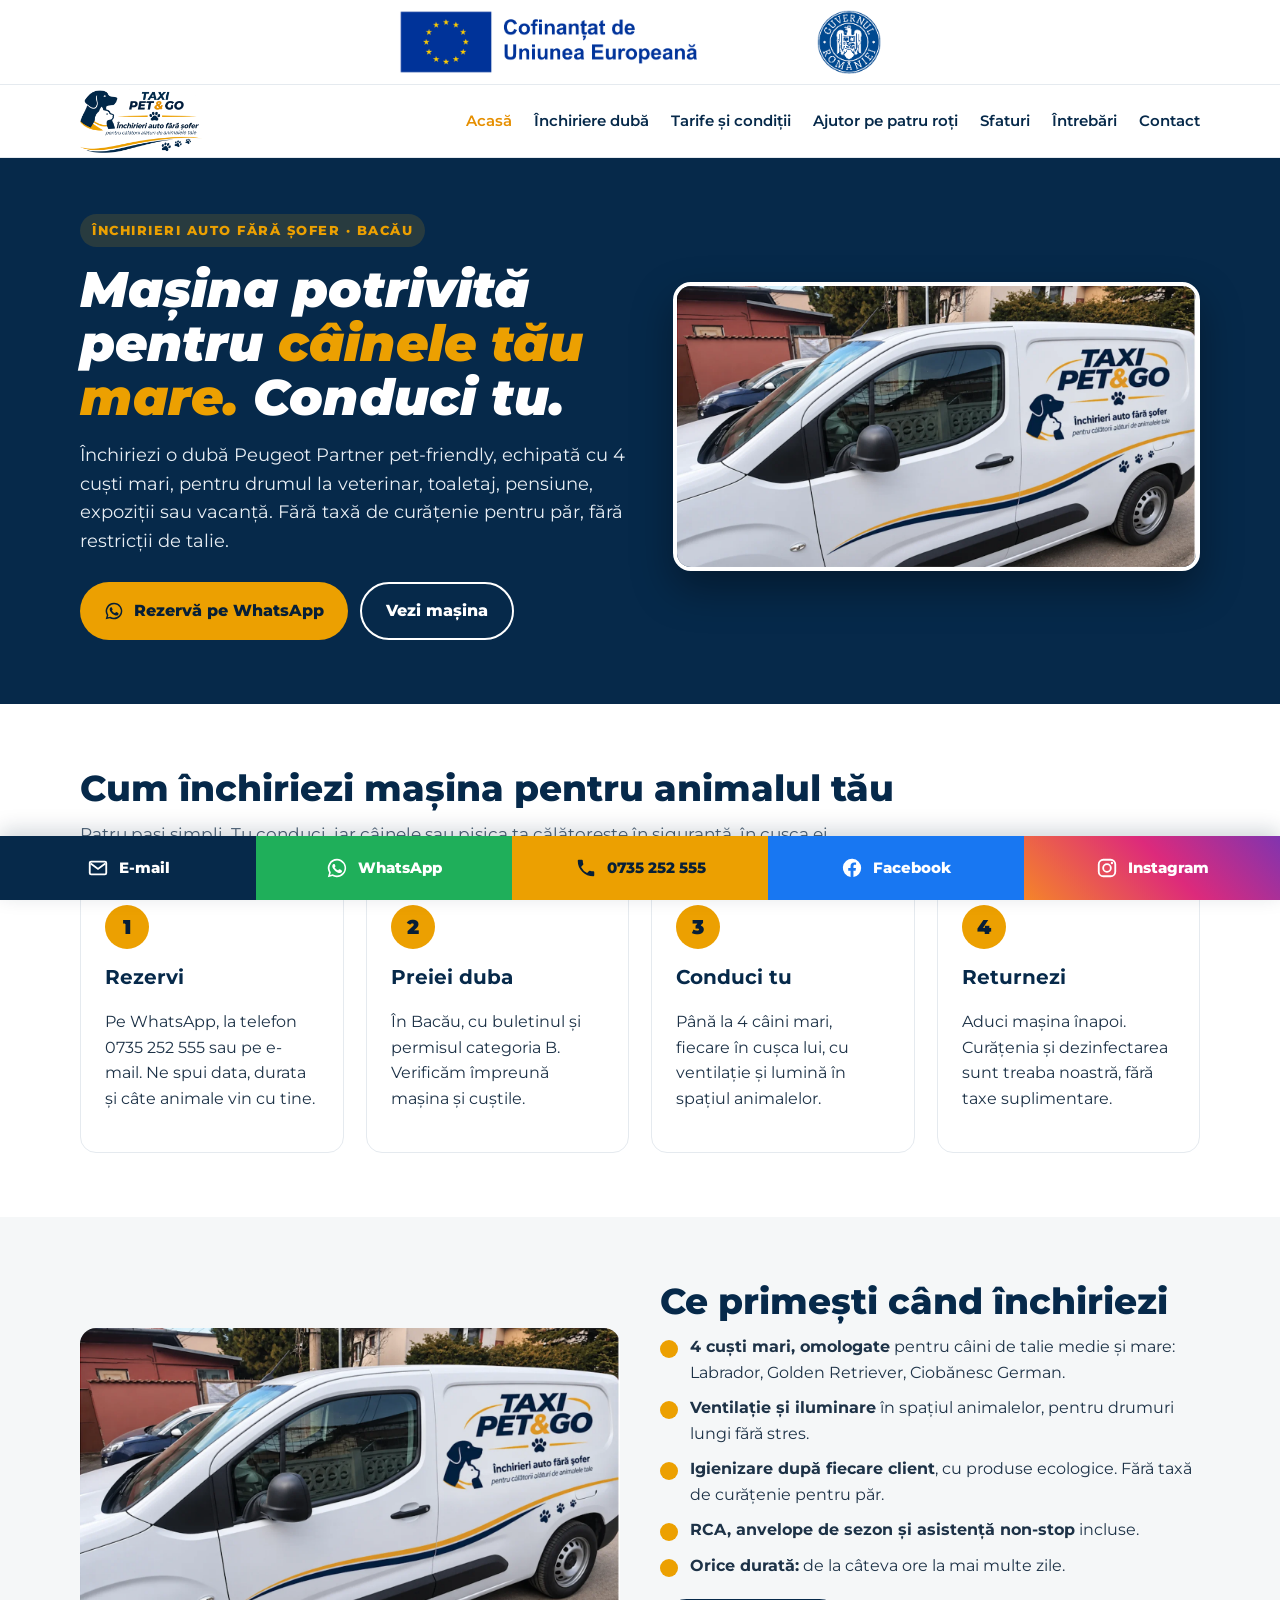
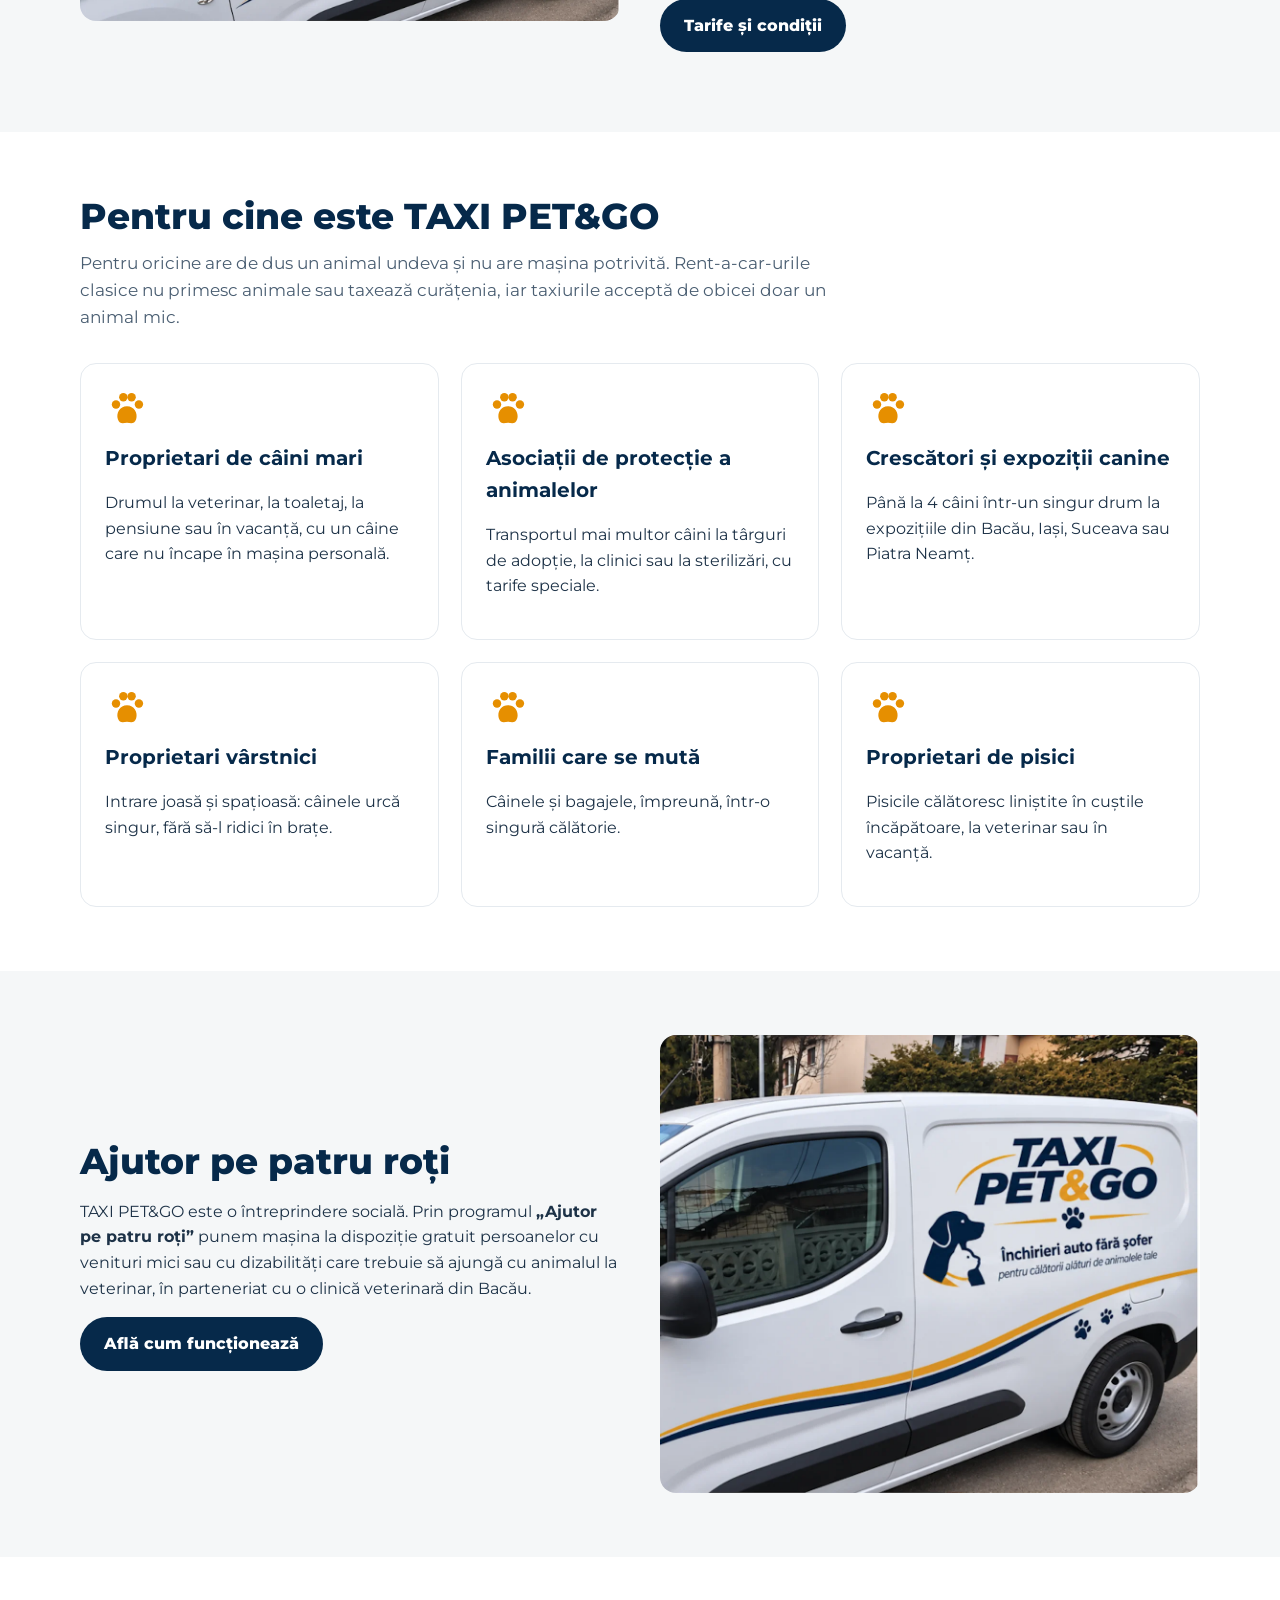
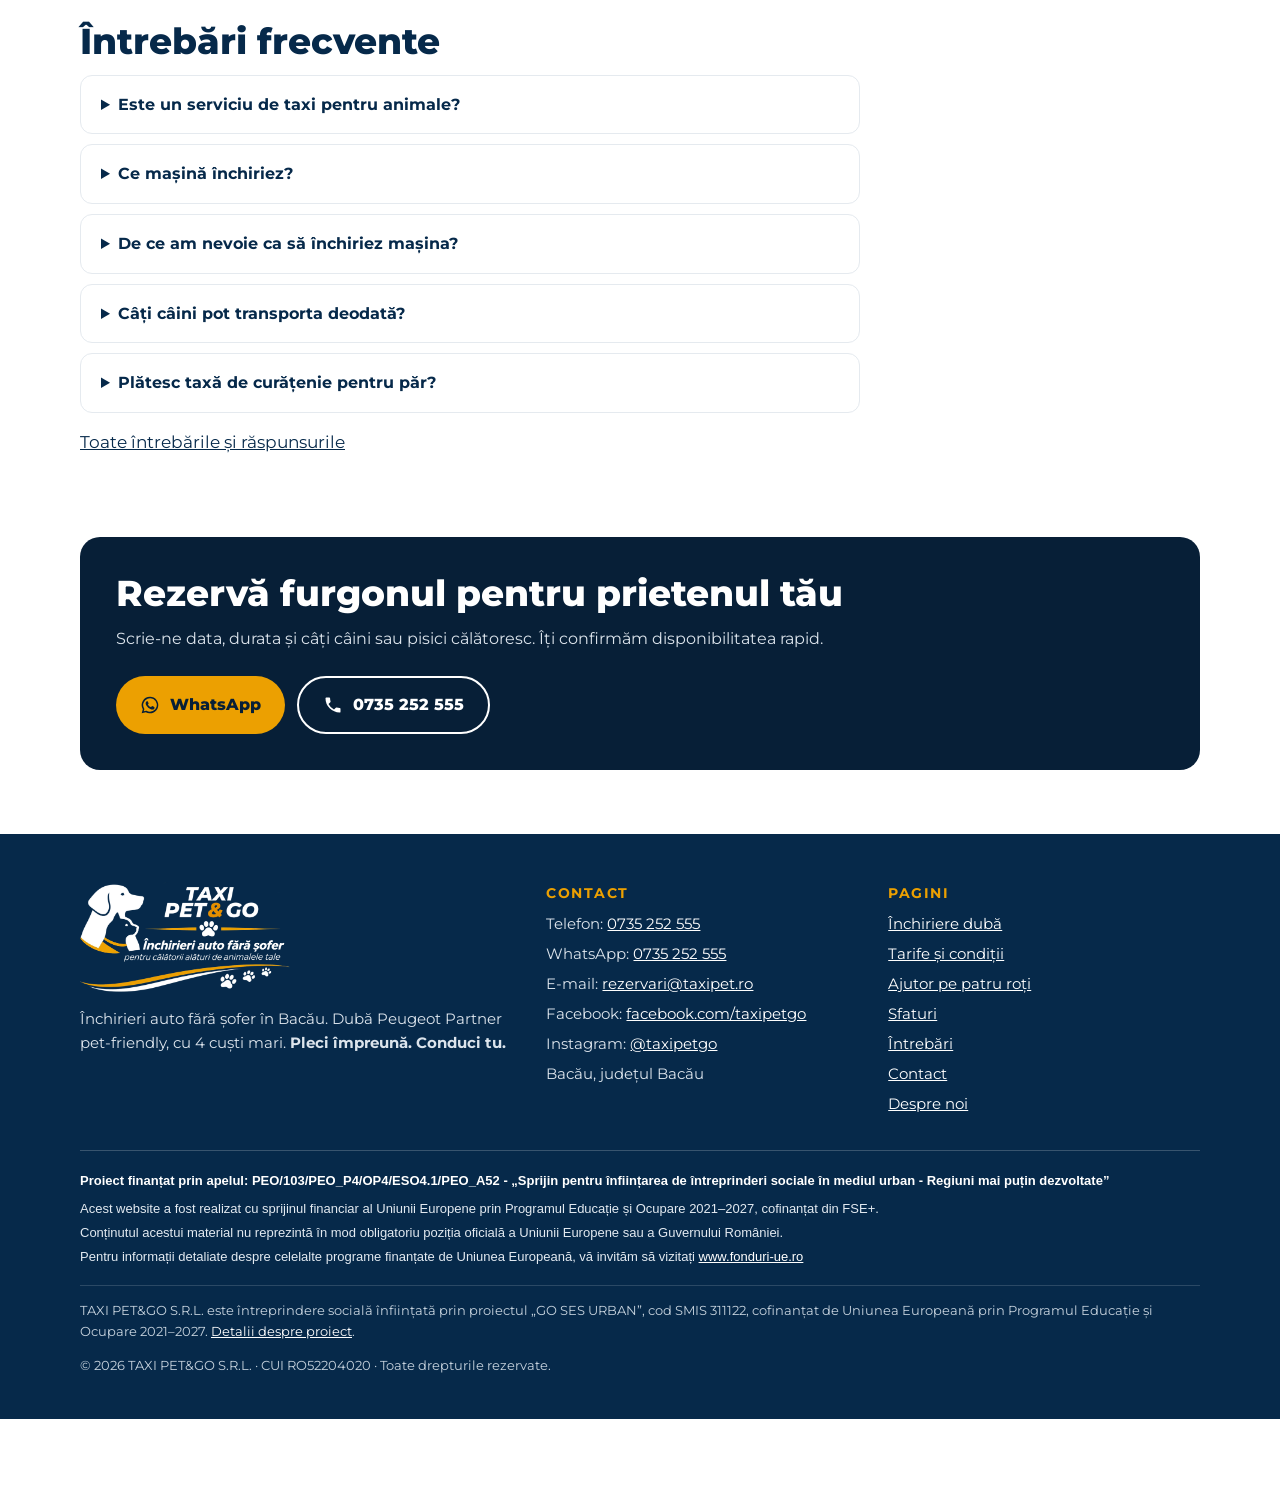
==== commit 8935ff2a: "Subsol: textul apelului PEO/103/PEO_P4/OP4/ESO4.1/PEO_A52" ====
--- a/index.html
+++ b/index.html
@@ -18,7 +18,7 @@
 <link rel="icon" type="image/png" sizes="32x32" href="/favicon-32.png"><link rel="apple-touch-icon" href="/apple-touch-icon.png"><link rel="manifest" href="/site.webmanifest">
 <link rel="preconnect" href="https://fonts.googleapis.com"><link rel="preconnect" href="https://fonts.gstatic.com" crossorigin>
 <link href="https://fonts.googleapis.com/css2?family=Montserrat:ital,wght@0,400;0,600;0,700;0,800;0,900;1,800;1,900&amp;display=swap" rel="stylesheet">
-<link rel="stylesheet" href="/style.css?v=5">
+<link rel="stylesheet" href="/style.css?v=7">
 <script type="application/ld+json">{"@context": "https://schema.org", "@type": "AutoRental", "@id": "https://www.taxipet.ro/#firma", "name": "TAXI PET&GO", "legalName": "TAXI PET&GO S.R.L.", "url": "https://www.taxipet.ro/", "logo": "https://www.taxipet.ro/taxi-pet-go-logo-inchirieri-auto-fara-sofer.webp", "image": ["https://www.taxipet.ro/inchiriere-duba-pet-friendly-bacau-peugeot-partner.webp", "https://www.taxipet.ro/og-taxi-pet-go.jpg"], "description": "Închirieri auto fără șofer în Bacău: dubă Peugeot Partner pet-friendly, echipată cu 4 cuști mari pentru transportul câinilor și pisicilor. Tu conduci, animalul călătorește în siguranță.", "slogan": "Pleci împreună. Conduci tu.", "telephone": "+40735252555", "email": "rezervari@taxipet.ro", "address": {"@type": "PostalAddress", "addressLocality": "Bacău", "addressRegion": "Bacău", "postalCode": "600311", "addressCountry": "RO"}, "geo": {"@type": "GeoCoordinates", "latitude": 46.567, "longitude": 26.9146}, "areaServed": [{"@type": "City", "name": "Bacău"}, {"@type": "City", "name": "Onești"}, {"@type": "City", "name": "Moinești"}, {"@type": "City", "name": "Comănești"}, {"@type": "City", "name": "Buhuși"}, {"@type": "City", "name": "Roman"}, {"@type": "City", "name": "Piatra Neamț"}], "openingHoursSpecification": [{"@type": "OpeningHoursSpecification", "dayOfWeek": ["Monday", "Tuesday", "Wednesday", "Thursday", "Friday", "Saturday", "Sunday"], "opens": "00:00", "closes": "23:59"}], "contactPoint": [{"@type": "ContactPoint", "telephone": "+40735252555", "email": "rezervari@taxipet.ro", "contactType": "reservations", "areaServed": "RO", "availableLanguage": ["ro"]}], "sameAs": ["https://www.facebook.com/taxipetgo", "https://www.instagram.com/taxipetgo/"], "knowsAbout": ["închiriere auto fără șofer", "transportul animalelor de companie", "mașini pet-friendly"], "makesOffer": {"@type": "Offer", "itemOffered": {"@type": "Service", "name": "Închiriere dubă pet-friendly fără șofer", "serviceType": "Închiriere autoutilitară cu cuști pentru animale"}, "areaServed": "Bacău"}}</script>
 <script type="application/ld+json">{"@context": "https://schema.org", "@type": "FAQPage", "mainEntity": [{"@type": "Question", "name": "Este un serviciu de taxi pentru animale?", "acceptedAnswer": {"@type": "Answer", "text": "Nu. TAXI PET&GO oferă închiriere auto fără șofer. Închiriezi duba Peugeot Partner echipată pentru animale și conduci tu, iar câinele sau pisica ta călătorește în siguranță, în cușca ei."}}, {"@type": "Question", "name": "Ce mașină închiriez?", "acceptedAnswer": {"@type": "Answer", "text": "O autoutilitară Peugeot Partner, nouă, echipată cu 4 cuști mari pentru câini de talie medie și mare, ventilație și iluminare în spațiul animalelor."}}, {"@type": "Question", "name": "De ce am nevoie ca să închiriez mașina?", "acceptedAnswer": {"@type": "Answer", "text": "Carte de identitate și permis de conducere categoria B valabil. La preluare semnăm contractul de închiriere și verificăm împreună starea mașinii. Se lasă o garanție, restituită la returnare dacă nu există daune."}}, {"@type": "Question", "name": "Câți câini pot transporta deodată?", "acceptedAnswer": {"@type": "Answer", "text": "Până la 4 câini de talie medie sau mare, fiecare în cușca lui. Pentru câini mici sau pisici, cuștile oferă spațiu din belșug."}}, {"@type": "Question", "name": "Plătesc taxă de curățenie pentru păr?", "acceptedAnswer": {"@type": "Answer", "text": "Nu. Curățenia și dezinfectarea mașinii și a cuștilor după fiecare închiriere sunt incluse în preț."}}]}</script>
 </head>
@@ -107,7 +107,7 @@
 <li>Bacău, județul Bacău</li></ul></div>
 <div><h3>Pagini</h3><ul><li><a href="/inchiriere-duba-animale-bacau">Închiriere dubă</a></li><li><a href="/tarife-si-conditii">Tarife și condiții</a></li><li><a href="/ajutor-pe-patru-roti">Ajutor pe patru roți</a></li><li><a href="/blog">Sfaturi</a></li><li><a href="/intrebari-frecvente">Întrebări</a></li><li><a href="/contact">Contact</a></li><li><a href="/despre-noi">Despre noi</a></li></ul></div>
 </div>
-<div class="eu"><div class="eu-legal"><p>Acest website a fost realizat cu sprijinul financiar al Uniunii Europene prin Programul Educație și Ocupare 2021–2027, cofinanțat din FSE+.</p><p>Conținutul acestui material nu reprezintă în mod obligatoriu poziția oficială a Uniunii Europene sau a Guvernului României.</p><p>Pentru informații detaliate despre celelalte programe finanțate de Uniunea Europeană, vă invităm să vizitați <a href="https://www.fonduri-ue.ro" rel="noopener">www.fonduri-ue.ro</a></p></div><p>TAXI PET&amp;GO S.R.L. este întreprindere socială înființată prin proiectul „GO SES URBAN”, cod SMIS 311122, cofinanțat de Uniunea Europeană prin Programul Educație și Ocupare 2021–2027. <a href="/despre-noi#proiect">Detalii despre proiect</a>.</p>
+<div class="eu"><div class="eu-legal"><p class="eu-apel">Proiect finanțat prin apelul: PEO/103/PEO_P4/OP4/ESO4.1/PEO_A52 - „Sprijin pentru înființarea de întreprinderi sociale în mediul urban - Regiuni mai puțin dezvoltate”</p><p>Acest website a fost realizat cu sprijinul financiar al Uniunii Europene prin Programul Educație și Ocupare 2021–2027, cofinanțat din FSE+.</p><p>Conținutul acestui material nu reprezintă în mod obligatoriu poziția oficială a Uniunii Europene sau a Guvernului României.</p><p>Pentru informații detaliate despre celelalte programe finanțate de Uniunea Europeană, vă invităm să vizitați <a href="https://www.fonduri-ue.ro" rel="noopener">www.fonduri-ue.ro</a></p></div><p>TAXI PET&amp;GO S.R.L. este întreprindere socială înființată prin proiectul „GO SES URBAN”, cod SMIS 311122, cofinanțat de Uniunea Europeană prin Programul Educație și Ocupare 2021–2027. <a href="/despre-noi#proiect">Detalii despre proiect</a>.</p>
 <p>© 2026 TAXI PET&amp;GO S.R.L. · CUI RO52204020 · Toate drepturile rezervate.</p></div>
 </div></footer>
 <div class="contact-bar" role="navigation" aria-label="Contact rapid">
--- a/style.css
+++ b/style.css
@@ -124,3 +124,9 @@
 .eu-top-in{justify-content:center;gap:120px}
 @media (max-width:640px){.eu-top-in{gap:72px}}
 @media (max-width:360px){.eu-top-in{gap:58px}}
+/* ecrane mici: sigla Guvernului nu depășește marginea dreaptă a butonului Meniu */
+@media (max-width:640px){.eu-top img{height:42px}.eu-top-in{gap:63px}}
+@media (max-width:360px){.eu-top img{height:38px}.eu-top-in{justify-content:space-between;gap:0}}
+@media (max-width:360px){.eu-top-in{padding-right:32px}}
+@media (min-width:361px) and (max-width:374px){.eu-top img{height:38px}.eu-top-in{justify-content:space-between;gap:0;padding-right:36px}}
+.eu-legal .eu-apel{font-weight:700;color:#fff;margin-bottom:8px}
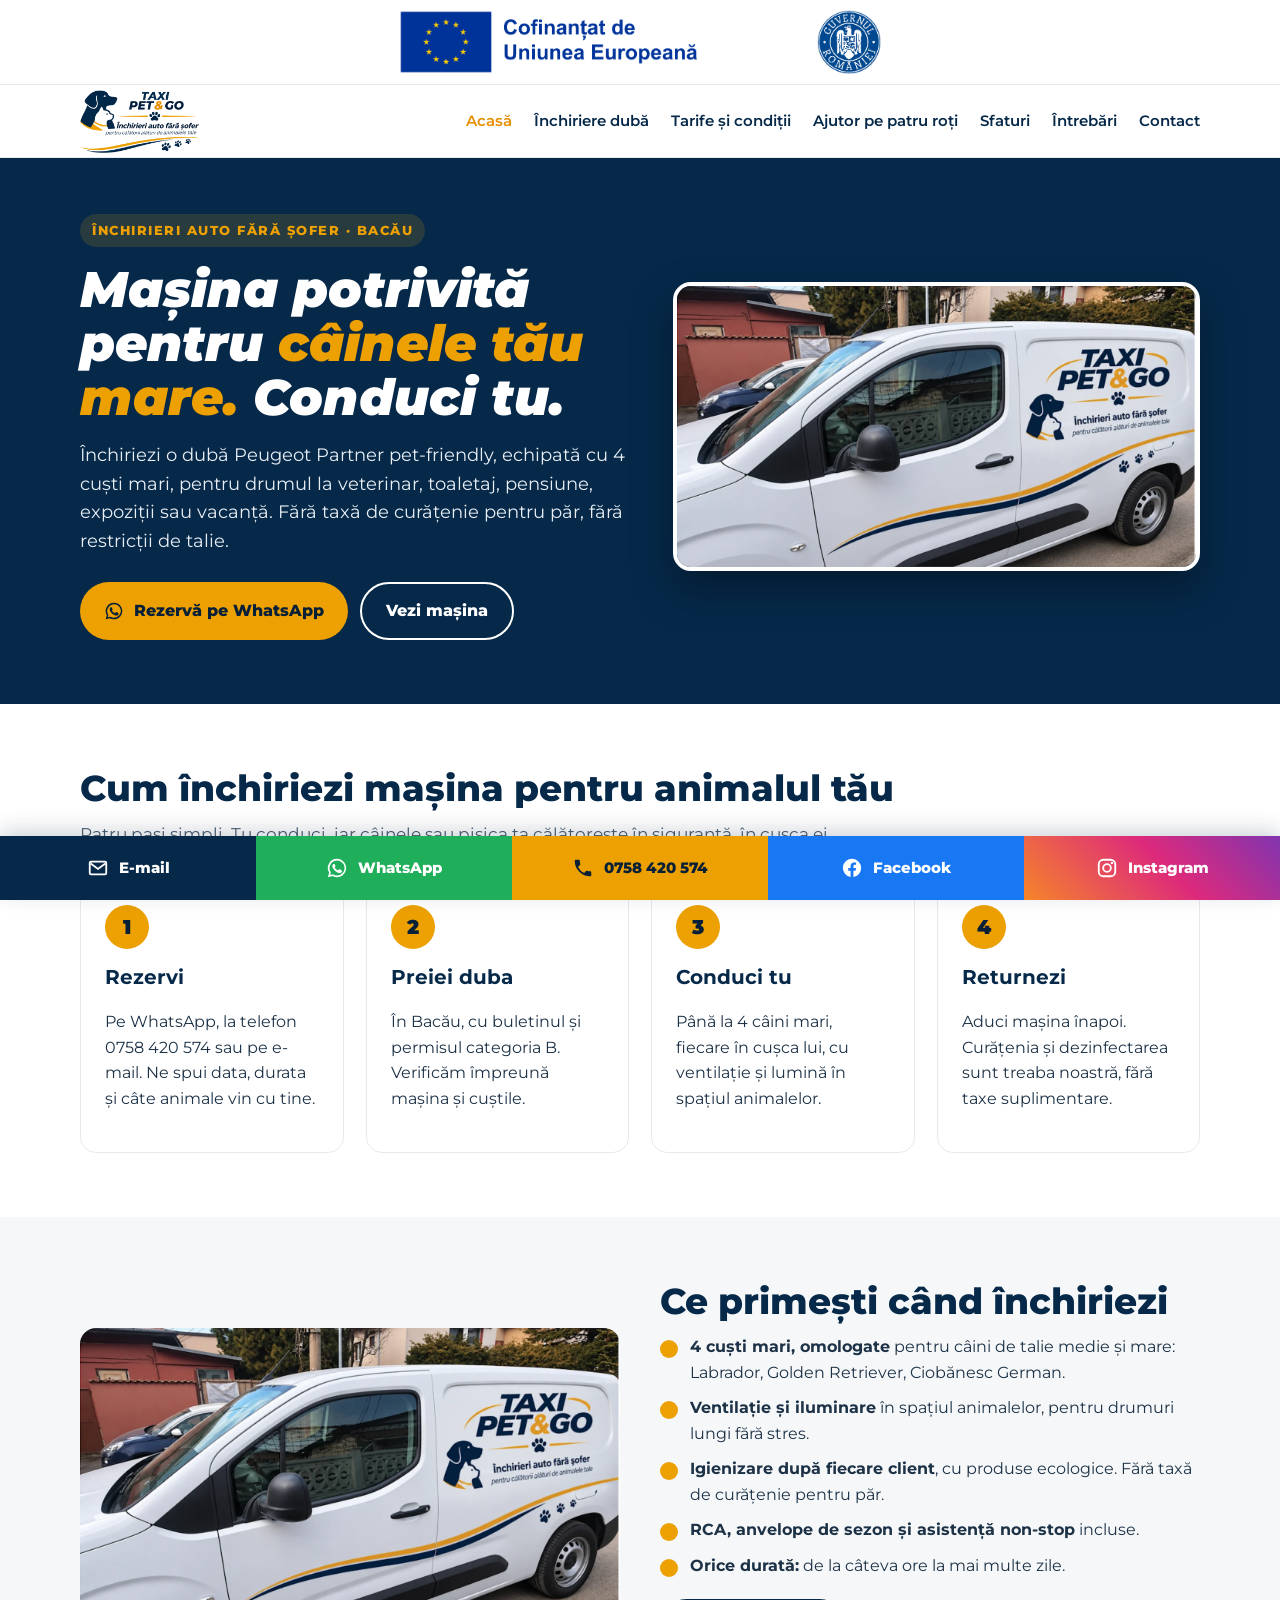
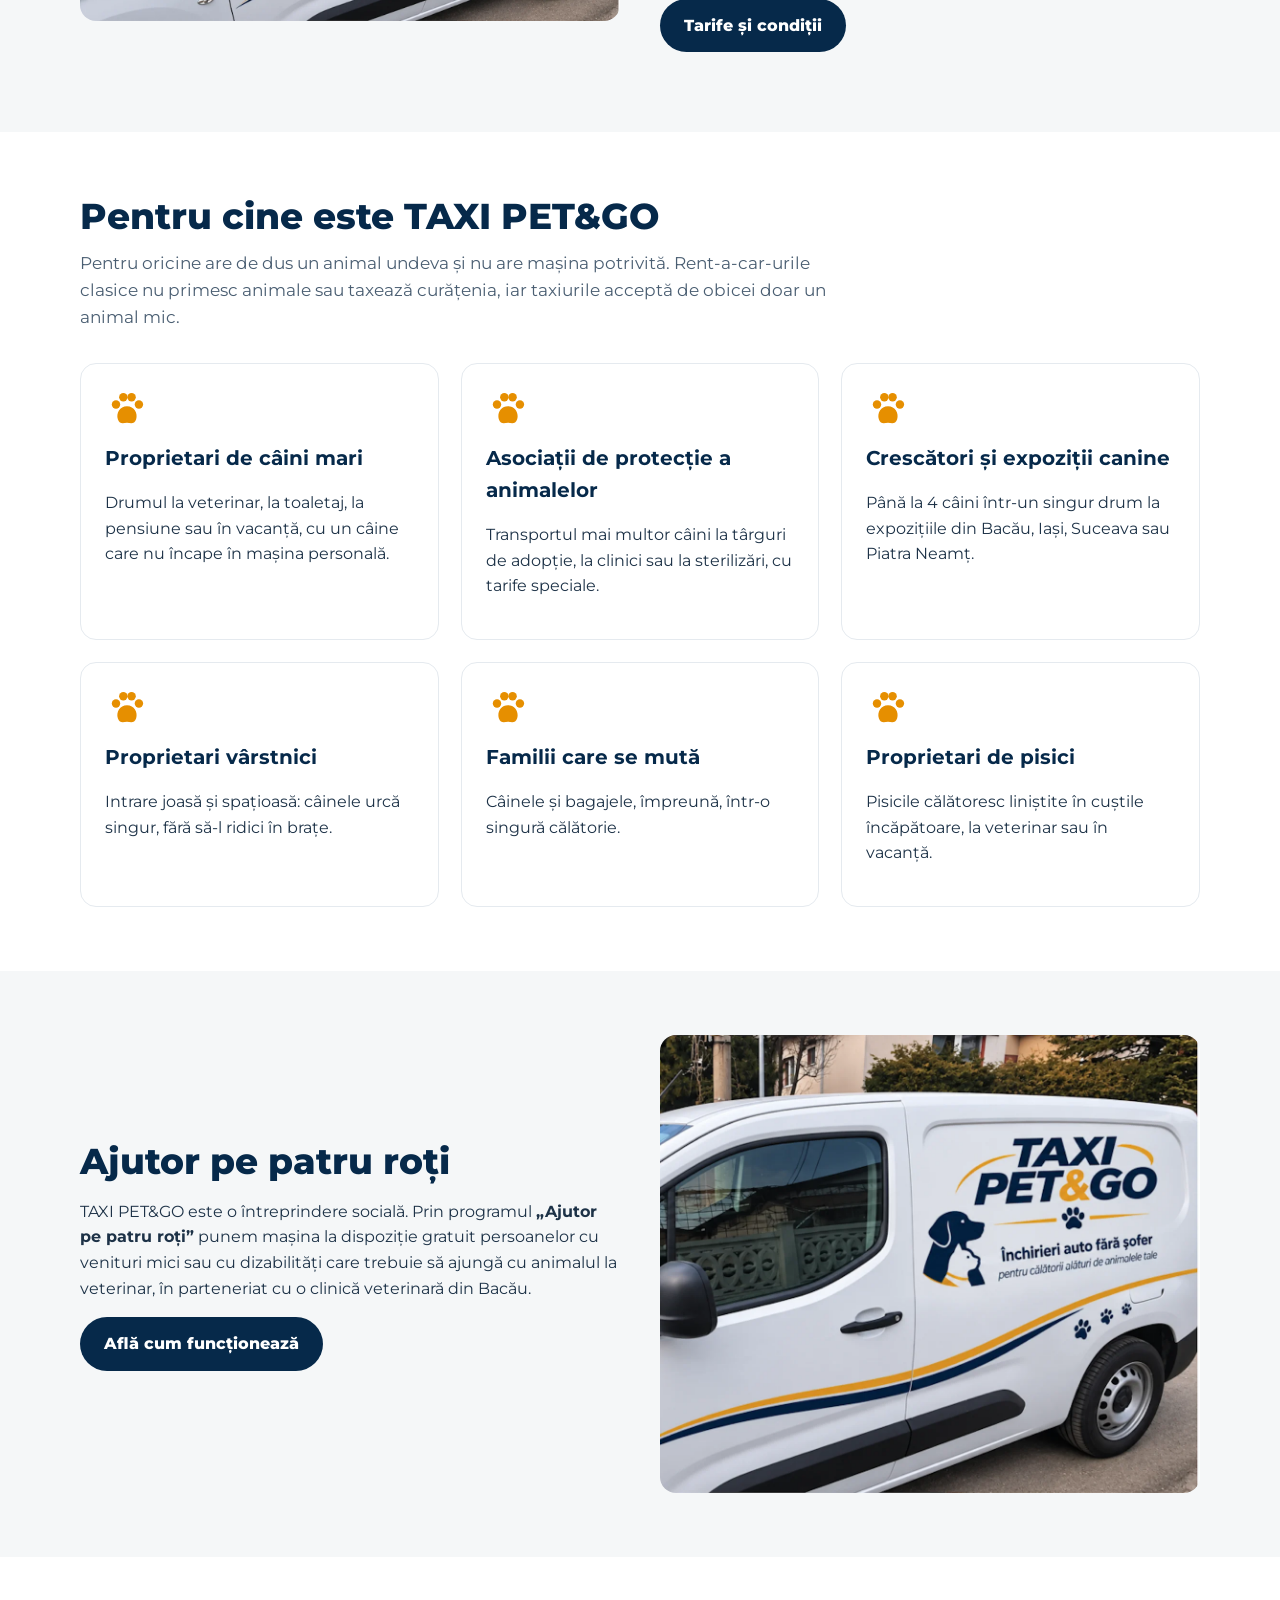
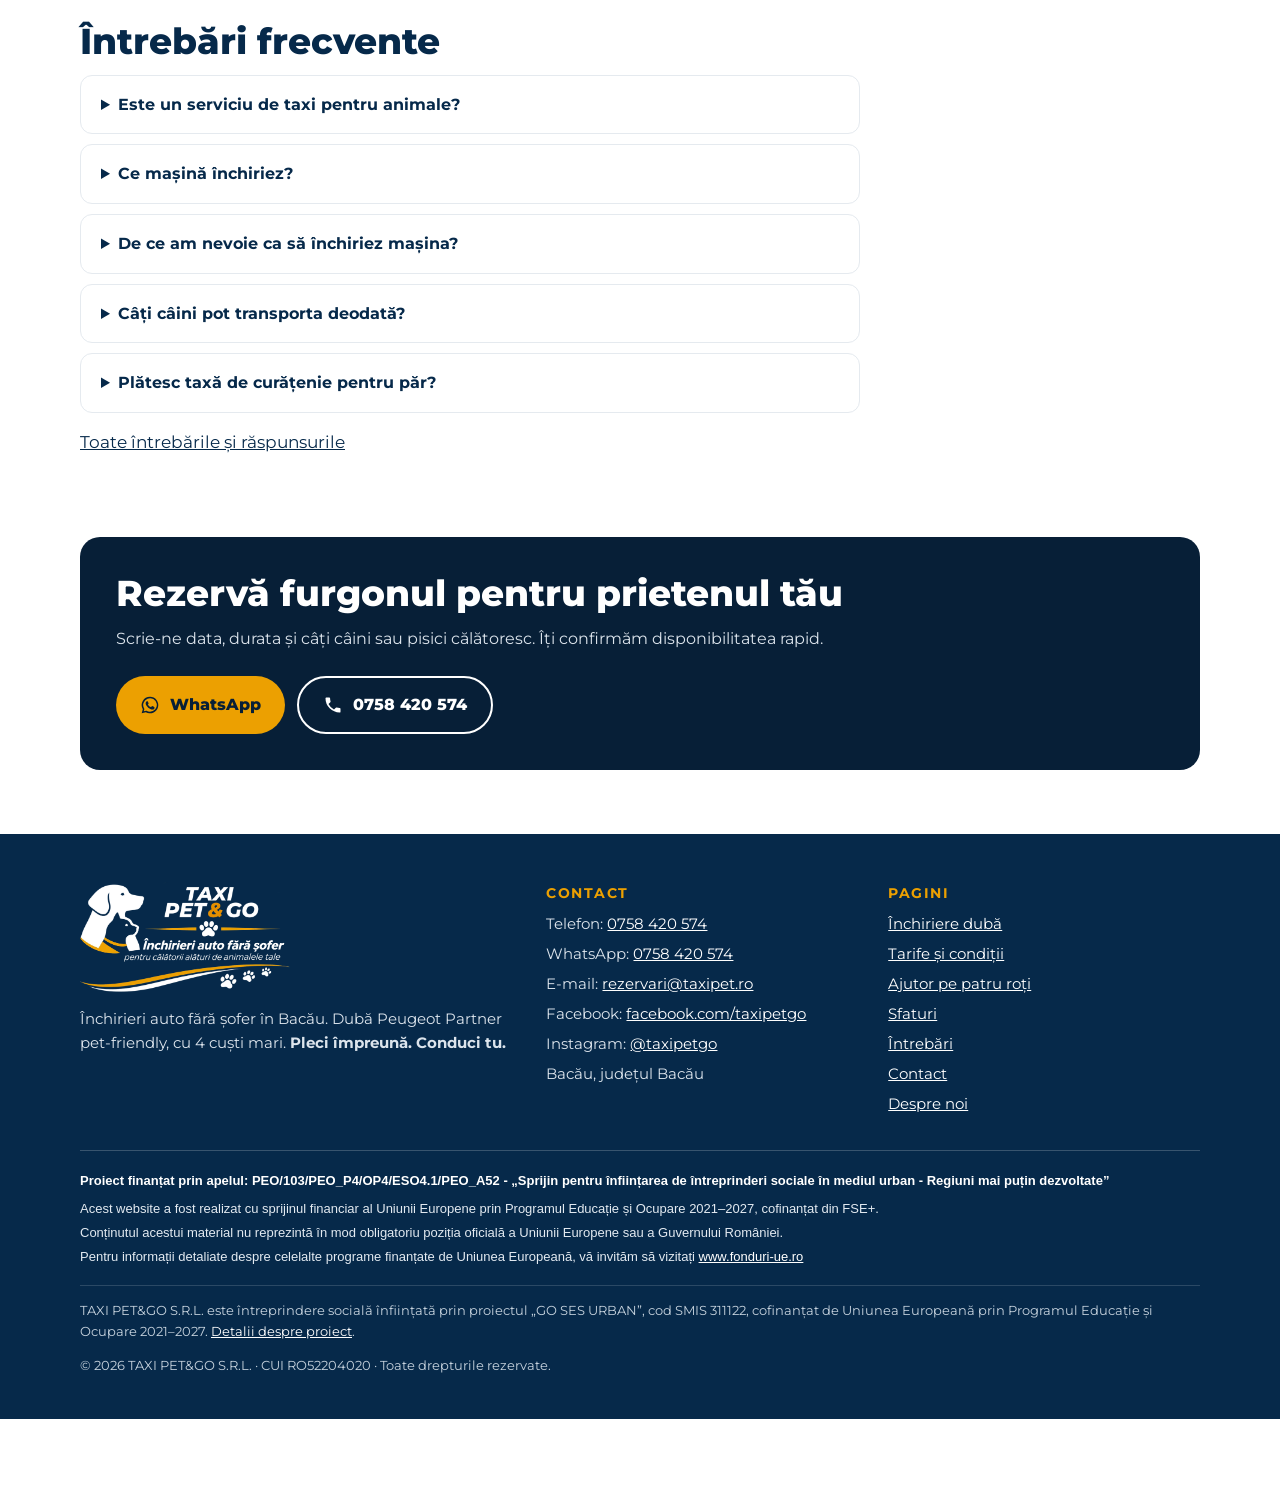
==== commit a4ccc86c: "Telefon nou: 0758 420 574" ====
--- a/index.html
+++ b/index.html
@@ -4,14 +4,14 @@
 <meta charset="utf-8">
 <meta name="viewport" content="width=device-width,initial-scale=1">
 <title>Închiriere dubă pet-friendly fără șofer Bacău | TAXI PET&amp;GO</title>
-<meta name="description" content="Închiriezi o dubă Peugeot Partner cu 4 cuști mari pentru câini și pisici, în Bacău. Fără șofer, fără taxă de curățenie pentru păr. Rezervă: 0735 252 555.">
+<meta name="description" content="Închiriezi o dubă Peugeot Partner cu 4 cuști mari pentru câini și pisici, în Bacău. Fără șofer, fără taxă de curățenie pentru păr. Rezervă: 0758 420 574.">
 <meta name="keywords" content="închiriere dubă Bacău, închiriere autoutilitară Bacău, închiriere mașină fără șofer Bacău, rent a car pet friendly Bacău, închiriere mașină cu animale de companie, dubă pentru câini, mașină cu cuști pentru câini, transport câini mari cu mașina închiriată, închiriere dubă animale, mașină pentru drumul la veterinar, închiriere Peugeot Partner Bacău, pet friendly Bacău, TAXI PET&amp;GO, taxipet">
 <meta name="robots" content="index,follow,max-image-preview:large">
 <meta name="author" content="TAXI PET&amp;GO S.R.L.">
 <meta name="geo.region" content="RO-BC"><meta name="geo.placename" content="Bacău"><meta name="geo.position" content="46.5670;26.9146"><meta name="ICBM" content="46.5670, 26.9146">
 <link rel="canonical" href="https://www.taxipet.ro/">
 <meta property="og:type" content="website"><meta property="og:locale" content="ro_RO"><meta property="og:site_name" content="TAXI PET&amp;GO">
-<meta property="og:title" content="Închiriere dubă pet-friendly fără șofer Bacău | TAXI PET&amp;GO"><meta property="og:description" content="Închiriezi o dubă Peugeot Partner cu 4 cuști mari pentru câini și pisici, în Bacău. Fără șofer, fără taxă de curățenie pentru păr. Rezervă: 0735 252 555.">
+<meta property="og:title" content="Închiriere dubă pet-friendly fără șofer Bacău | TAXI PET&amp;GO"><meta property="og:description" content="Închiriezi o dubă Peugeot Partner cu 4 cuști mari pentru câini și pisici, în Bacău. Fără șofer, fără taxă de curățenie pentru păr. Rezervă: 0758 420 574.">
 <meta property="og:url" content="https://www.taxipet.ro/"><meta property="og:image" content="https://www.taxipet.ro/og-taxi-pet-go.jpg"><meta property="og:image:width" content="1200"><meta property="og:image:height" content="630">
 <meta name="twitter:card" content="summary_large_image">
 <meta name="theme-color" content="#06294A">
@@ -19,7 +19,7 @@
 <link rel="preconnect" href="https://fonts.googleapis.com"><link rel="preconnect" href="https://fonts.gstatic.com" crossorigin>
 <link href="https://fonts.googleapis.com/css2?family=Montserrat:ital,wght@0,400;0,600;0,700;0,800;0,900;1,800;1,900&amp;display=swap" rel="stylesheet">
 <link rel="stylesheet" href="/style.css?v=7">
-<script type="application/ld+json">{"@context": "https://schema.org", "@type": "AutoRental", "@id": "https://www.taxipet.ro/#firma", "name": "TAXI PET&GO", "legalName": "TAXI PET&GO S.R.L.", "url": "https://www.taxipet.ro/", "logo": "https://www.taxipet.ro/taxi-pet-go-logo-inchirieri-auto-fara-sofer.webp", "image": ["https://www.taxipet.ro/inchiriere-duba-pet-friendly-bacau-peugeot-partner.webp", "https://www.taxipet.ro/og-taxi-pet-go.jpg"], "description": "Închirieri auto fără șofer în Bacău: dubă Peugeot Partner pet-friendly, echipată cu 4 cuști mari pentru transportul câinilor și pisicilor. Tu conduci, animalul călătorește în siguranță.", "slogan": "Pleci împreună. Conduci tu.", "telephone": "+40735252555", "email": "rezervari@taxipet.ro", "address": {"@type": "PostalAddress", "addressLocality": "Bacău", "addressRegion": "Bacău", "postalCode": "600311", "addressCountry": "RO"}, "geo": {"@type": "GeoCoordinates", "latitude": 46.567, "longitude": 26.9146}, "areaServed": [{"@type": "City", "name": "Bacău"}, {"@type": "City", "name": "Onești"}, {"@type": "City", "name": "Moinești"}, {"@type": "City", "name": "Comănești"}, {"@type": "City", "name": "Buhuși"}, {"@type": "City", "name": "Roman"}, {"@type": "City", "name": "Piatra Neamț"}], "openingHoursSpecification": [{"@type": "OpeningHoursSpecification", "dayOfWeek": ["Monday", "Tuesday", "Wednesday", "Thursday", "Friday", "Saturday", "Sunday"], "opens": "00:00", "closes": "23:59"}], "contactPoint": [{"@type": "ContactPoint", "telephone": "+40735252555", "email": "rezervari@taxipet.ro", "contactType": "reservations", "areaServed": "RO", "availableLanguage": ["ro"]}], "sameAs": ["https://www.facebook.com/taxipetgo", "https://www.instagram.com/taxipetgo/"], "knowsAbout": ["închiriere auto fără șofer", "transportul animalelor de companie", "mașini pet-friendly"], "makesOffer": {"@type": "Offer", "itemOffered": {"@type": "Service", "name": "Închiriere dubă pet-friendly fără șofer", "serviceType": "Închiriere autoutilitară cu cuști pentru animale"}, "areaServed": "Bacău"}}</script>
+<script type="application/ld+json">{"@context": "https://schema.org", "@type": "AutoRental", "@id": "https://www.taxipet.ro/#firma", "name": "TAXI PET&GO", "legalName": "TAXI PET&GO S.R.L.", "url": "https://www.taxipet.ro/", "logo": "https://www.taxipet.ro/taxi-pet-go-logo-inchirieri-auto-fara-sofer.webp", "image": ["https://www.taxipet.ro/inchiriere-duba-pet-friendly-bacau-peugeot-partner.webp", "https://www.taxipet.ro/og-taxi-pet-go.jpg"], "description": "Închirieri auto fără șofer în Bacău: dubă Peugeot Partner pet-friendly, echipată cu 4 cuști mari pentru transportul câinilor și pisicilor. Tu conduci, animalul călătorește în siguranță.", "slogan": "Pleci împreună. Conduci tu.", "telephone": "+40758420574", "email": "rezervari@taxipet.ro", "address": {"@type": "PostalAddress", "addressLocality": "Bacău", "addressRegion": "Bacău", "postalCode": "600311", "addressCountry": "RO"}, "geo": {"@type": "GeoCoordinates", "latitude": 46.567, "longitude": 26.9146}, "areaServed": [{"@type": "City", "name": "Bacău"}, {"@type": "City", "name": "Onești"}, {"@type": "City", "name": "Moinești"}, {"@type": "City", "name": "Comănești"}, {"@type": "City", "name": "Buhuși"}, {"@type": "City", "name": "Roman"}, {"@type": "City", "name": "Piatra Neamț"}], "openingHoursSpecification": [{"@type": "OpeningHoursSpecification", "dayOfWeek": ["Monday", "Tuesday", "Wednesday", "Thursday", "Friday", "Saturday", "Sunday"], "opens": "00:00", "closes": "23:59"}], "contactPoint": [{"@type": "ContactPoint", "telephone": "+40758420574", "email": "rezervari@taxipet.ro", "contactType": "reservations", "areaServed": "RO", "availableLanguage": ["ro"]}], "sameAs": ["https://www.facebook.com/taxipetgo", "https://www.instagram.com/taxipetgo/"], "knowsAbout": ["închiriere auto fără șofer", "transportul animalelor de companie", "mașini pet-friendly"], "makesOffer": {"@type": "Offer", "itemOffered": {"@type": "Service", "name": "Închiriere dubă pet-friendly fără șofer", "serviceType": "Închiriere autoutilitară cu cuști pentru animale"}, "areaServed": "Bacău"}}</script>
 <script type="application/ld+json">{"@context": "https://schema.org", "@type": "FAQPage", "mainEntity": [{"@type": "Question", "name": "Este un serviciu de taxi pentru animale?", "acceptedAnswer": {"@type": "Answer", "text": "Nu. TAXI PET&GO oferă închiriere auto fără șofer. Închiriezi duba Peugeot Partner echipată pentru animale și conduci tu, iar câinele sau pisica ta călătorește în siguranță, în cușca ei."}}, {"@type": "Question", "name": "Ce mașină închiriez?", "acceptedAnswer": {"@type": "Answer", "text": "O autoutilitară Peugeot Partner, nouă, echipată cu 4 cuști mari pentru câini de talie medie și mare, ventilație și iluminare în spațiul animalelor."}}, {"@type": "Question", "name": "De ce am nevoie ca să închiriez mașina?", "acceptedAnswer": {"@type": "Answer", "text": "Carte de identitate și permis de conducere categoria B valabil. La preluare semnăm contractul de închiriere și verificăm împreună starea mașinii. Se lasă o garanție, restituită la returnare dacă nu există daune."}}, {"@type": "Question", "name": "Câți câini pot transporta deodată?", "acceptedAnswer": {"@type": "Answer", "text": "Până la 4 câini de talie medie sau mare, fiecare în cușca lui. Pentru câini mici sau pisici, cuștile oferă spațiu din belșug."}}, {"@type": "Question", "name": "Plătesc taxă de curățenie pentru păr?", "acceptedAnswer": {"@type": "Answer", "text": "Nu. Curățenia și dezinfectarea mașinii și a cuștilor după fiecare închiriere sunt incluse în preț."}}]}</script>
 </head>
 <body>
@@ -38,7 +38,7 @@
 <div class="tag">Închirieri auto fără șofer · Bacău</div>
 <h1>Mașina potrivită pentru <span>câinele tău mare.</span> Conduci tu.</h1>
 <p class="lead">Închiriezi o dubă Peugeot Partner pet-friendly, echipată cu 4 cuști mari, pentru drumul la veterinar, toaletaj, pensiune, expoziții sau vacanță. Fără taxă de curățenie pentru păr, fără restricții de talie.</p>
-<div class="btns"><a class="btn btn-gold" href="https://wa.me/40735252555?text=Bun%C4%83%20ziua%2C%20a%C8%99%20dori%20s%C4%83%20rezerv%20ma%C8%99ina%20TAXI%20PET%26GO%20pentru%20data%20de%20..." rel="noopener"><svg viewBox="0 0 24 24" aria-hidden="true"><path fill="currentColor" d="M12 2a10 10 0 0 0-8.6 15.1L2 22l5-1.3A10 10 0 1 0 12 2zm0 18.2a8.2 8.2 0 0 1-4.2-1.2l-.3-.2-3 .8.8-2.9-.2-.3A8.2 8.2 0 1 1 12 20.2zm4.5-6.1c-.2-.1-1.5-.7-1.7-.8-.2-.1-.4-.1-.6.1l-.8 1c-.1.2-.3.2-.5.1a6.7 6.7 0 0 1-3.3-2.9c-.3-.4.3-.4.7-1.4.1-.2 0-.3 0-.4l-.8-1.8c-.2-.5-.4-.4-.6-.4h-.5a1 1 0 0 0-.7.3 3 3 0 0 0-.9 2.2 5.2 5.2 0 0 0 1.1 2.7 11.8 11.8 0 0 0 4.5 4c1.7.7 2.3.8 3.2.6.5-.1 1.5-.6 1.7-1.2.2-.6.2-1.1.2-1.2-.1-.1-.2-.2-.5-.3z"/></svg> Rezervă pe WhatsApp</a><a class="btn btn-line" href="/inchiriere-duba-animale-bacau">Vezi mașina</a></div>
+<div class="btns"><a class="btn btn-gold" href="https://wa.me/40758420574?text=Bun%C4%83%20ziua%2C%20a%C8%99%20dori%20s%C4%83%20rezerv%20ma%C8%99ina%20TAXI%20PET%26GO%20pentru%20data%20de%20..." rel="noopener"><svg viewBox="0 0 24 24" aria-hidden="true"><path fill="currentColor" d="M12 2a10 10 0 0 0-8.6 15.1L2 22l5-1.3A10 10 0 1 0 12 2zm0 18.2a8.2 8.2 0 0 1-4.2-1.2l-.3-.2-3 .8.8-2.9-.2-.3A8.2 8.2 0 1 1 12 20.2zm4.5-6.1c-.2-.1-1.5-.7-1.7-.8-.2-.1-.4-.1-.6.1l-.8 1c-.1.2-.3.2-.5.1a6.7 6.7 0 0 1-3.3-2.9c-.3-.4.3-.4.7-1.4.1-.2 0-.3 0-.4l-.8-1.8c-.2-.5-.4-.4-.6-.4h-.5a1 1 0 0 0-.7.3 3 3 0 0 0-.9 2.2 5.2 5.2 0 0 0 1.1 2.7 11.8 11.8 0 0 0 4.5 4c1.7.7 2.3.8 3.2.6.5-.1 1.5-.6 1.7-1.2.2-.6.2-1.1.2-1.2-.1-.1-.2-.2-.5-.3z"/></svg> Rezervă pe WhatsApp</a><a class="btn btn-line" href="/inchiriere-duba-animale-bacau">Vezi mașina</a></div>
 </div>
 <div class="photo"><img src="/inchiriere-duba-pet-friendly-bacau-peugeot-partner.webp" width="1400" height="758" alt="Dubă Peugeot Partner albă TAXI PET&amp;GO pentru închiriere fără șofer cu animale de companie în Bacău" fetchpriority="high"></div>
 </div></section>
@@ -47,7 +47,7 @@
 <h2>Cum închiriezi mașina pentru animalul tău</h2>
 <p class="intro">Patru pași simpli. Tu conduci, iar câinele sau pisica ta călătorește în siguranță, în cușca ei.</p>
 <div class="grid g4">
-<div class="card step"><div class="n">1</div><h3>Rezervi</h3><p>Pe WhatsApp, la telefon 0735 252 555 sau pe e-mail. Ne spui data, durata și câte animale vin cu tine.</p></div>
+<div class="card step"><div class="n">1</div><h3>Rezervi</h3><p>Pe WhatsApp, la telefon 0758 420 574 sau pe e-mail. Ne spui data, durata și câte animale vin cu tine.</p></div>
 <div class="card step"><div class="n">2</div><h3>Preiei duba</h3><p>În Bacău, cu buletinul și permisul categoria B. Verificăm împreună mașina și cuștile.</p></div>
 <div class="card step"><div class="n">3</div><h3>Conduci tu</h3><p>Până la 4 câini mari, fiecare în cușca lui, cu ventilație și lumină în spațiul animalelor.</p></div>
 <div class="card step"><div class="n">4</div><h3>Returnezi</h3><p>Aduci mașina înapoi. Curățenia și dezinfectarea sunt treaba noastră, fără taxe suplimentare.</p></div>
@@ -91,7 +91,7 @@
 </div></section>
 <section class="block"><div class="wrap"><div class="band">
 <div><h2>Rezervă furgonul pentru prietenul tău</h2><p style="margin:0;color:#DCE4EC">Scrie-ne data, durata și câți câini sau pisici călătoresc. Îți confirmăm disponibilitatea rapid.</p></div>
-<div class="btns"><a class="btn btn-gold" href="https://wa.me/40735252555?text=Bun%C4%83%20ziua%2C%20a%C8%99%20dori%20s%C4%83%20rezerv%20ma%C8%99ina%20TAXI%20PET%26GO%20pentru%20data%20de%20..." rel="noopener"><svg viewBox="0 0 24 24" aria-hidden="true"><path fill="currentColor" d="M12 2a10 10 0 0 0-8.6 15.1L2 22l5-1.3A10 10 0 1 0 12 2zm0 18.2a8.2 8.2 0 0 1-4.2-1.2l-.3-.2-3 .8.8-2.9-.2-.3A8.2 8.2 0 1 1 12 20.2zm4.5-6.1c-.2-.1-1.5-.7-1.7-.8-.2-.1-.4-.1-.6.1l-.8 1c-.1.2-.3.2-.5.1a6.7 6.7 0 0 1-3.3-2.9c-.3-.4.3-.4.7-1.4.1-.2 0-.3 0-.4l-.8-1.8c-.2-.5-.4-.4-.6-.4h-.5a1 1 0 0 0-.7.3 3 3 0 0 0-.9 2.2 5.2 5.2 0 0 0 1.1 2.7 11.8 11.8 0 0 0 4.5 4c1.7.7 2.3.8 3.2.6.5-.1 1.5-.6 1.7-1.2.2-.6.2-1.1.2-1.2-.1-.1-.2-.2-.5-.3z"/></svg> WhatsApp</a><a class="btn btn-line" href="tel:+40735252555"><svg viewBox="0 0 24 24" aria-hidden="true"><path fill="currentColor" d="M6.6 10.8a15.1 15.1 0 0 0 6.6 6.6l2.2-2.2a1 1 0 0 1 1-.25 11.4 11.4 0 0 0 3.6.57 1 1 0 0 1 1 1V20a1 1 0 0 1-1 1A17 17 0 0 1 3 4a1 1 0 0 1 1-1h3.5a1 1 0 0 1 1 1c0 1.25.2 2.45.57 3.57a1 1 0 0 1-.25 1z"/></svg> 0735 252 555</a></div>
+<div class="btns"><a class="btn btn-gold" href="https://wa.me/40758420574?text=Bun%C4%83%20ziua%2C%20a%C8%99%20dori%20s%C4%83%20rezerv%20ma%C8%99ina%20TAXI%20PET%26GO%20pentru%20data%20de%20..." rel="noopener"><svg viewBox="0 0 24 24" aria-hidden="true"><path fill="currentColor" d="M12 2a10 10 0 0 0-8.6 15.1L2 22l5-1.3A10 10 0 1 0 12 2zm0 18.2a8.2 8.2 0 0 1-4.2-1.2l-.3-.2-3 .8.8-2.9-.2-.3A8.2 8.2 0 1 1 12 20.2zm4.5-6.1c-.2-.1-1.5-.7-1.7-.8-.2-.1-.4-.1-.6.1l-.8 1c-.1.2-.3.2-.5.1a6.7 6.7 0 0 1-3.3-2.9c-.3-.4.3-.4.7-1.4.1-.2 0-.3 0-.4l-.8-1.8c-.2-.5-.4-.4-.6-.4h-.5a1 1 0 0 0-.7.3 3 3 0 0 0-.9 2.2 5.2 5.2 0 0 0 1.1 2.7 11.8 11.8 0 0 0 4.5 4c1.7.7 2.3.8 3.2.6.5-.1 1.5-.6 1.7-1.2.2-.6.2-1.1.2-1.2-.1-.1-.2-.2-.5-.3z"/></svg> WhatsApp</a><a class="btn btn-line" href="tel:+40758420574"><svg viewBox="0 0 24 24" aria-hidden="true"><path fill="currentColor" d="M6.6 10.8a15.1 15.1 0 0 0 6.6 6.6l2.2-2.2a1 1 0 0 1 1-.25 11.4 11.4 0 0 0 3.6.57 1 1 0 0 1 1 1V20a1 1 0 0 1-1 1A17 17 0 0 1 3 4a1 1 0 0 1 1-1h3.5a1 1 0 0 1 1 1c0 1.25.2 2.45.57 3.57a1 1 0 0 1-.25 1z"/></svg> 0758 420 574</a></div>
 </div></div></section>
 </main>
 <footer class="site"><div class="wrap">
@@ -99,8 +99,8 @@
 <div><img src="/taxi-pet-go-logo-alb.webp" width="700" height="367" alt="TAXI PET&amp;GO logo alb" style="width:210px;margin-bottom:14px" loading="lazy">
 <p>Închirieri auto fără șofer în Bacău. Dubă Peugeot Partner pet-friendly, cu 4 cuști mari. <strong>Pleci împreună. Conduci tu.</strong></p></div>
 <div><h3>Contact</h3><ul>
-<li>Telefon: <a href="tel:+40735252555">0735 252 555</a></li>
-<li>WhatsApp: <a href="https://wa.me/40735252555?text=Bun%C4%83%20ziua%2C%20a%C8%99%20dori%20s%C4%83%20rezerv%20ma%C8%99ina%20TAXI%20PET%26GO%20pentru%20data%20de%20..." rel="noopener">0735 252 555</a></li>
+<li>Telefon: <a href="tel:+40758420574">0758 420 574</a></li>
+<li>WhatsApp: <a href="https://wa.me/40758420574?text=Bun%C4%83%20ziua%2C%20a%C8%99%20dori%20s%C4%83%20rezerv%20ma%C8%99ina%20TAXI%20PET%26GO%20pentru%20data%20de%20..." rel="noopener">0758 420 574</a></li>
 <li>E-mail: <a href="mailto:rezervari@taxipet.ro">rezervari@taxipet.ro</a></li>
 <li>Facebook: <a href="https://www.facebook.com/taxipetgo" target="_blank" rel="noopener">facebook.com/taxipetgo</a></li>
 <li>Instagram: <a href="https://www.instagram.com/taxipetgo/" target="_blank" rel="noopener">@taxipetgo</a></li>
@@ -112,8 +112,8 @@
 </div></footer>
 <div class="contact-bar" role="navigation" aria-label="Contact rapid">
 <a class="cb-mail" href="mailto:rezervari@taxipet.ro?subject=Rezervare%20TAXI%20PET%26GO"><svg viewBox="0 0 24 24" aria-hidden="true"><path d="M3 6.5A1.5 1.5 0 0 1 4.5 5h15A1.5 1.5 0 0 1 21 6.5v11a1.5 1.5 0 0 1-1.5 1.5h-15A1.5 1.5 0 0 1 3 17.5z" fill="none" stroke="currentColor" stroke-width="2"/><path d="m4 7 8 6 8-6" fill="none" stroke="currentColor" stroke-width="2"/></svg><span>E-mail</span></a>
-<a class="cb-wa" href="https://wa.me/40735252555?text=Bun%C4%83%20ziua%2C%20a%C8%99%20dori%20s%C4%83%20rezerv%20ma%C8%99ina%20TAXI%20PET%26GO%20pentru%20data%20de%20..." rel="noopener"><svg viewBox="0 0 24 24" aria-hidden="true"><path fill="currentColor" d="M12 2a10 10 0 0 0-8.6 15.1L2 22l5-1.3A10 10 0 1 0 12 2zm0 18.2a8.2 8.2 0 0 1-4.2-1.2l-.3-.2-3 .8.8-2.9-.2-.3A8.2 8.2 0 1 1 12 20.2zm4.5-6.1c-.2-.1-1.5-.7-1.7-.8-.2-.1-.4-.1-.6.1l-.8 1c-.1.2-.3.2-.5.1a6.7 6.7 0 0 1-3.3-2.9c-.3-.4.3-.4.7-1.4.1-.2 0-.3 0-.4l-.8-1.8c-.2-.5-.4-.4-.6-.4h-.5a1 1 0 0 0-.7.3 3 3 0 0 0-.9 2.2 5.2 5.2 0 0 0 1.1 2.7 11.8 11.8 0 0 0 4.5 4c1.7.7 2.3.8 3.2.6.5-.1 1.5-.6 1.7-1.2.2-.6.2-1.1.2-1.2-.1-.1-.2-.2-.5-.3z"/></svg><span>WhatsApp</span></a>
-<a class="cb-tel" href="tel:+40735252555"><svg viewBox="0 0 24 24" aria-hidden="true"><path fill="currentColor" d="M6.6 10.8a15.1 15.1 0 0 0 6.6 6.6l2.2-2.2a1 1 0 0 1 1-.25 11.4 11.4 0 0 0 3.6.57 1 1 0 0 1 1 1V20a1 1 0 0 1-1 1A17 17 0 0 1 3 4a1 1 0 0 1 1-1h3.5a1 1 0 0 1 1 1c0 1.25.2 2.45.57 3.57a1 1 0 0 1-.25 1z"/></svg><span>0735 252 555</span></a>
+<a class="cb-wa" href="https://wa.me/40758420574?text=Bun%C4%83%20ziua%2C%20a%C8%99%20dori%20s%C4%83%20rezerv%20ma%C8%99ina%20TAXI%20PET%26GO%20pentru%20data%20de%20..." rel="noopener"><svg viewBox="0 0 24 24" aria-hidden="true"><path fill="currentColor" d="M12 2a10 10 0 0 0-8.6 15.1L2 22l5-1.3A10 10 0 1 0 12 2zm0 18.2a8.2 8.2 0 0 1-4.2-1.2l-.3-.2-3 .8.8-2.9-.2-.3A8.2 8.2 0 1 1 12 20.2zm4.5-6.1c-.2-.1-1.5-.7-1.7-.8-.2-.1-.4-.1-.6.1l-.8 1c-.1.2-.3.2-.5.1a6.7 6.7 0 0 1-3.3-2.9c-.3-.4.3-.4.7-1.4.1-.2 0-.3 0-.4l-.8-1.8c-.2-.5-.4-.4-.6-.4h-.5a1 1 0 0 0-.7.3 3 3 0 0 0-.9 2.2 5.2 5.2 0 0 0 1.1 2.7 11.8 11.8 0 0 0 4.5 4c1.7.7 2.3.8 3.2.6.5-.1 1.5-.6 1.7-1.2.2-.6.2-1.1.2-1.2-.1-.1-.2-.2-.5-.3z"/></svg><span>WhatsApp</span></a>
+<a class="cb-tel" href="tel:+40758420574"><svg viewBox="0 0 24 24" aria-hidden="true"><path fill="currentColor" d="M6.6 10.8a15.1 15.1 0 0 0 6.6 6.6l2.2-2.2a1 1 0 0 1 1-.25 11.4 11.4 0 0 0 3.6.57 1 1 0 0 1 1 1V20a1 1 0 0 1-1 1A17 17 0 0 1 3 4a1 1 0 0 1 1-1h3.5a1 1 0 0 1 1 1c0 1.25.2 2.45.57 3.57a1 1 0 0 1-.25 1z"/></svg><span>0758 420 574</span></a>
 <a class="cb-fb" href="https://www.facebook.com/taxipetgo" target="_blank" rel="noopener" aria-label="TAXI PET&amp;GO pe Facebook"><svg viewBox="0 0 24 24" aria-hidden="true"><path fill="currentColor" d="M22 12a10 10 0 1 0-11.56 9.88v-6.99H7.9V12h2.54V9.8c0-2.5 1.49-3.89 3.78-3.89 1.09 0 2.24.2 2.24.2v2.46h-1.26c-1.24 0-1.63.77-1.63 1.56V12h2.78l-.44 2.89h-2.34v6.99A10 10 0 0 0 22 12z"/></svg><span>Facebook</span></a>
 <a class="cb-ig" href="https://www.instagram.com/taxipetgo/" target="_blank" rel="noopener" aria-label="TAXI PET&amp;GO pe Instagram"><svg viewBox="0 0 24 24" aria-hidden="true"><rect x="3" y="3" width="18" height="18" rx="5" fill="none" stroke="currentColor" stroke-width="2"/><circle cx="12" cy="12" r="4.2" fill="none" stroke="currentColor" stroke-width="2"/><circle cx="17.4" cy="6.6" r="1.3" fill="currentColor"/></svg><span>Instagram</span></a>
 </div>
